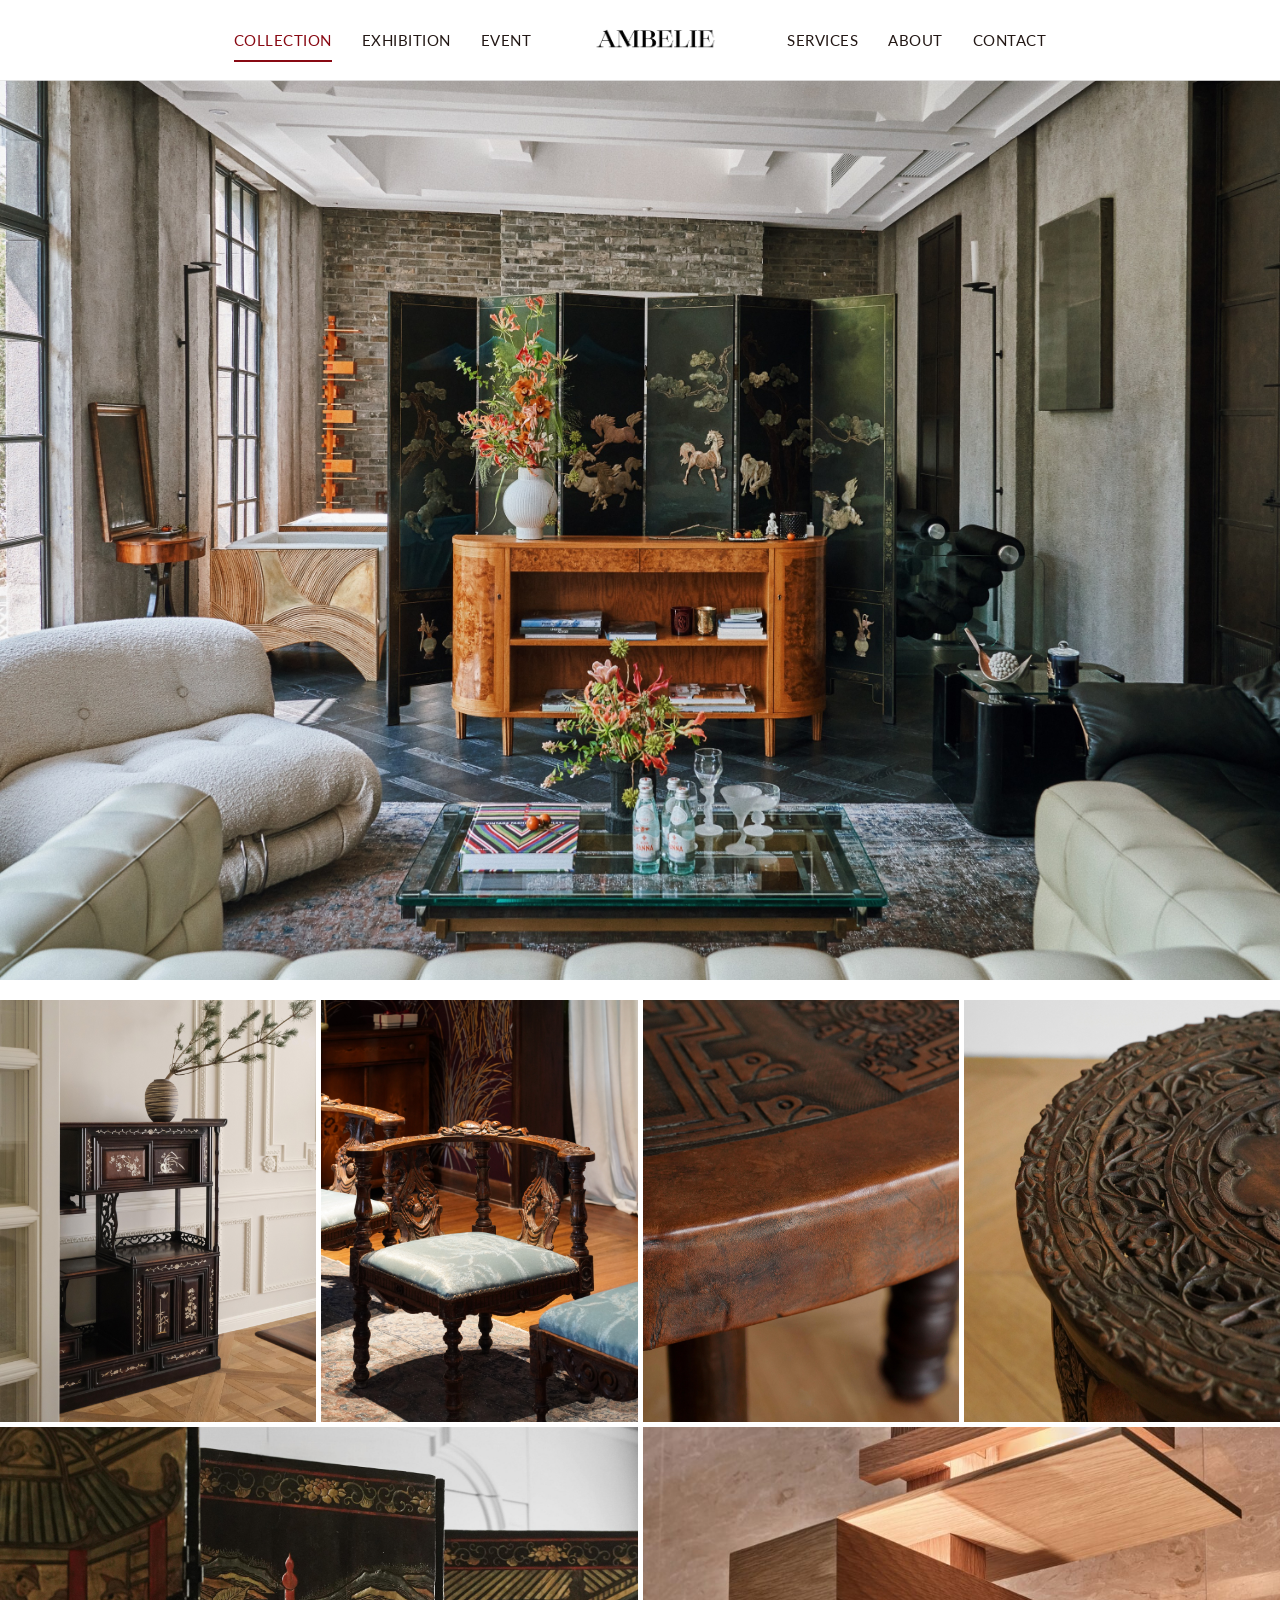
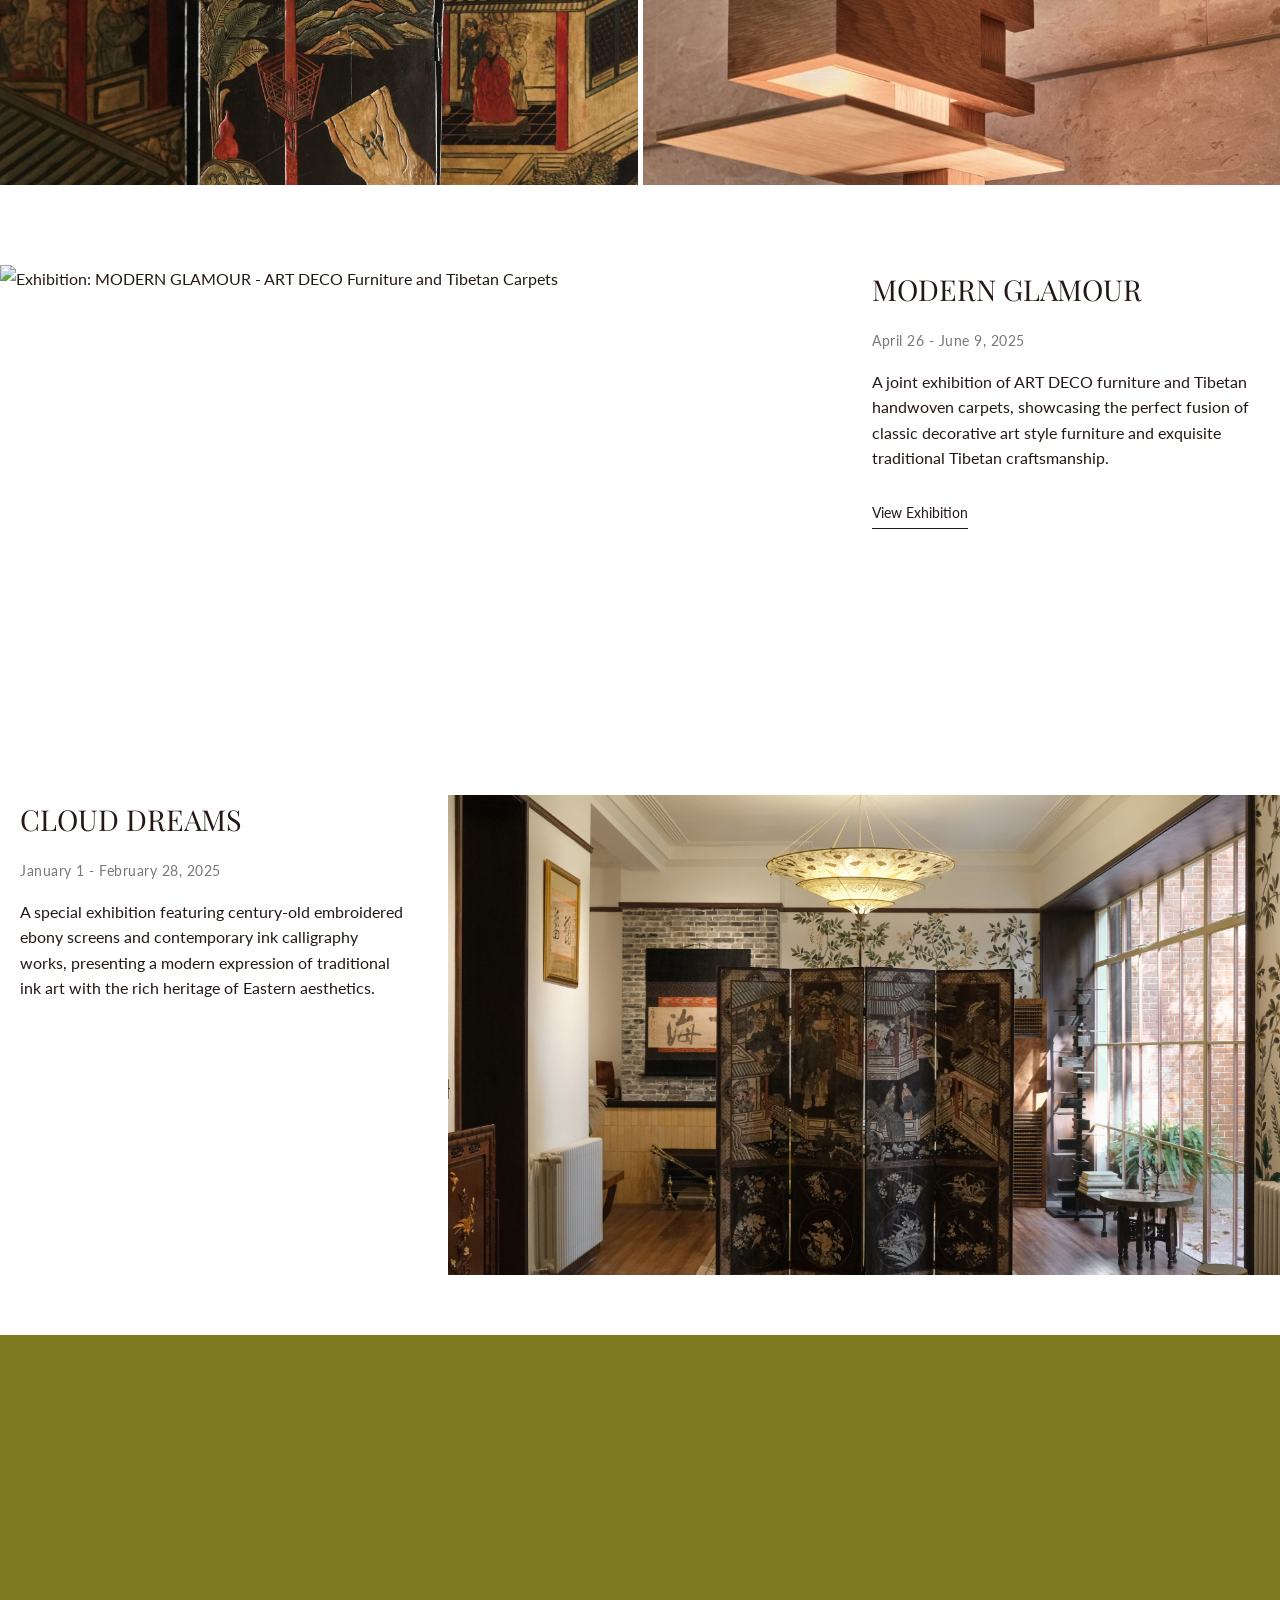
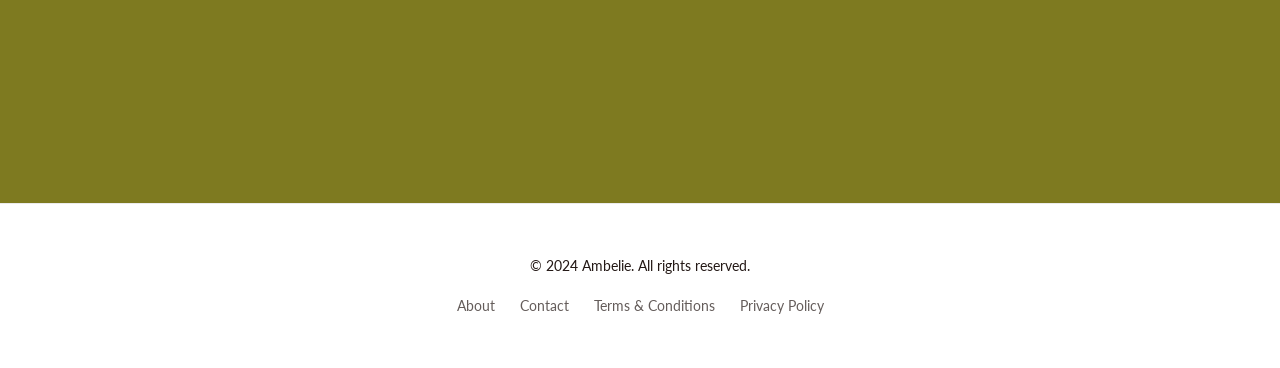
==== index.html @ 863b8db7 "Add files via upload" ====
<!DOCTYPE html>
<html lang="en">
<head>
    <meta charset="UTF-8">
    <meta name="viewport" content="width=device-width, initial-scale=1.0">
    <title>Ambelie - Home</title>
    <link rel="stylesheet" href="css/style.css">
    <link rel="stylesheet" href="https://cdnjs.cloudflare.com/ajax/libs/font-awesome/6.4.0/css/all.min.css">
</head>
<body>
    <header class="site-header">
        <nav class="main-navigation left-navigation">
            <ul>
                <li class="menu-item active" data-target="collection-menu">
                    <a href="javascript:void(0)">COLLECTION</a>
                </li>
                <li class="menu-item">
                    <a href="exhibitions.html">EXHIBITION</a>
                </li>
                <li class="menu-item">
                    <a href="event.html">EVENT</a>
                </li>
            </ul>
        </nav>
        
        <div class="logo">
            <a href="/"><img src="assets/vi/Ambelie_VI_Logos.png" alt="Ambelie Logo"></a>
        </div>
        
        <nav class="main-navigation right-navigation">
            <ul>
                <li class="menu-item">
                    <a href="services.html">SERVICES</a>
                </li>
                <li class="menu-item">
                    <a href="about.html">ABOUT</a>
                </li>
                <li class="menu-item">
                    <a href="contact.html">CONTACT</a>
                </li>
            </ul>
        </nav>
        
        <!-- 暂时注释用户按钮
        <div class="user-account">
            <div class="user-button has-dropdown">
                <a href="#" class="user-icon">
                    <div class="user-circle">
                        <span>p</span>
                    </div>
                </a>
                <div class="dropdown-menu user-dropdown">
                    <ul>
                        <li><a href="account.html">Account</a></li>
                        <li><a href="inquiry.html">Inquiry</a></li>
                        <li><a href="favorites.html">Favorites</a></li>
                        <li><a href="orders.html">Orders</a></li>
                        <li><a href="reservations.html">Reservations</a></li>
                        <li><a href="logout.html">Logout</a></li>
                    </ul>
                </div>
            </div>
        </div>
        -->
    </header>

    <!-- 全站下拉菜单区域 -->
    <div class="mega-menu-container">
        <!-- COLLECTION菜单 -->
        <div class="mega-menu active" id="collection-menu">
            <div class="mega-menu-content">
                <div class="menu-section">
                    <h2>Antique</h2>
                    <ul class="menu-links">
                        <li><a href="category/dividers.html">Dividers</a></li>
                        <li><a href="category/chairs.html">Chairs</a></li>
                        <li><a href="category/tables.html">Tables</a></li>
                        <li><a href="category/coffee-tables.html">Coffee tables</a></li>
                        <li><a href="category/sofas.html">Sofas</a></li>
                        <li><a href="category/cabinets.html">Cabinets</a></li>
                    </ul>
                </div>
                <div class="menu-section">
                    <h2>Lighting</h2>
                    <ul class="menu-links">
                        <li><a href="category/fortuny-lighting.html">Fortuny</a></li>
                        <li><a href="category/yamagiwa.html">Yamagiwa</a></li>
                        <li><a href="category/taliesin.html">Taliesin</a></li>
                        <li><a href="category/other-lighting.html">Others</a></li>
                    </ul>
                </div>
                <div class="menu-section">
                    <h2>Fashion</h2>
                    <ul class="menu-links">
                        <li><a href="category/fortuny-fashion.html">Fortuny</a></li>
                        <li><a href="category/tba.html">T.ba</a></li>
                        <li><a href="category/other-fashion.html">Others</a></li>
                    </ul>
                </div>
                <div class="menu-section">
                    <h2>Chinoiserie</h2>
                    <ul class="menu-links">
                        <li><a href="category/embroidery.html">Embroidery</a></li>
                        <li><a href="category/screens.html">Screens</a></li>
                        <li><a href="category/other-chinoiserie.html">Others</a></li>
                    </ul>
                </div>
            </div>
        </div>
    </div>

    <main>
        <section class="hero-section">
            <!-- Hero Image/Video Placeholder -->
            <div class="hero-visual">
                <!-- Content inside if needed, or leave empty for background image -->
            </div>
        </section>

        <section class="featured-collections">
            <div class="collection-item cabinets-item">
                <a href="category/cabinets.html" class="collection-link">
                    <div class="collection-visual">
                        <!-- Image via CSS -->
                        <div class="collection-image-wrapper">
                            <img src="assets/images/Cabinets-1.jpg" alt="Cabinets">
                            <img src="assets/images/Cabinets-2.jpg" alt="Cabinets" class="hover-image">
                            <h2 class="collection-title">Cabinets</h2>
                        </div>
                    </div>
                </a>
            </div>
            <div class="collection-item chairs-item">
                <a href="category/chairs.html" class="collection-link">
                    <div class="collection-visual">
                        <!-- Image via CSS -->
                        <div class="collection-image-wrapper">
                            <img src="assets/images/Chairs-1.jpg" alt="Chairs">
                            <img src="assets/images/Chairs-2.jpg" alt="Chairs" class="hover-image">
                            <h2 class="collection-title">Chairs</h2>
                        </div>
                    </div>
                </a>
            </div>
            <div class="collection-item tables-item">
                <a href="category/tables.html" class="collection-link">
                    <div class="collection-visual">
                        <!-- Image via CSS -->
                        <div class="collection-image-wrapper">
                            <img src="assets/images/Tables-1.jpg" alt="Tables">
                            <img src="assets/images/Tables-2.jpg" alt="Tables" class="hover-image">
                            <h2 class="collection-title">Tables</h2>
                        </div>
                    </div>
                </a>
            </div>
            <div class="collection-item coffee-tables-item">
                <a href="category/coffee-tables.html" class="collection-link">
                    <div class="collection-visual">
                        <!-- Image via CSS -->
                        <div class="collection-image-wrapper">
                            <img src="assets/images/Coffee Tables-1.jpg" alt="Coffee Tables">
                            <img src="assets/images/Coffee Tables-2.jpg" alt="Coffee Tables" class="hover-image">
                            <h2 class="collection-title">Coffee Tables</h2>
                        </div>
                    </div>
                </a>
            </div>
        </section>

        <!-- 横版展示模块 -->
        <section class="featured-horizontal">
            <div class="horizontal-item dividers-item">
                <a href="category/dividers.html" class="horizontal-link">
                    <div class="horizontal-visual">
                        <!-- Image via CSS -->
                        <div class="horizontal-image-wrapper">
                            <img src="assets/images/Dividers-1.jpg" alt="Dividers">
                            <img src="assets/images/Dividers-2.jpg" alt="Dividers" class="hover-image">
                            <h2 class="horizontal-title">Dividers</h2>
                        </div>
                    </div>
                </a>
            </div>
            <div class="horizontal-item lighting-item">
                <a href="category/lighting.html" class="horizontal-link">
                    <div class="horizontal-visual">
                        <!-- Image via CSS -->
                        <div class="horizontal-image-wrapper">
                            <img src="assets/images/Lighting-1.jpg" alt="Lighting">
                            <img src="assets/images/Lighting-2.jpg" alt="Lighting" class="hover-image">
                            <h2 class="horizontal-title">Lighting</h2>
                        </div>
                    </div>
                </a>
            </div>
        </section>

        <!-- 新的交错式展览区域 -->
        <section class="exhibitions-asymmetric">
            <!-- 第一行：左大图 + 右侧文字 -->
            <div class="exhibitions-row first-row">
                <div class="exhibition-main-image slide-from-left">
                    <div class="exhibition-image-container">
                        <img src="assets/images/Exhibition-1.jpg" alt="Exhibition: MODERN GLAMOUR - ART DECO Furniture and Tibetan Carpets">
                    </div>
                </div>
                <div class="exhibition-content slide-from-right">
                    <div class="exhibition-text">
                        <h2 class="exhibition-title">MODERN GLAMOUR</h2>
                        <p class="exhibition-date">April 26 - June 9, 2025</p>
                        <p class="exhibition-description">A joint exhibition of ART DECO furniture and Tibetan handwoven carpets, showcasing the perfect fusion of classic decorative art style furniture and exquisite traditional Tibetan craftsmanship.</p>
                        <a href="exhibitions/modern-glamour.html" class="view-more-link">View Exhibition</a>
                    </div>
                </div>
            </div>
            
            <!-- 第二行：右大图 + 左侧文字 -->
            <div class="exhibitions-row second-row">
                <div class="exhibition-main-image slide-from-right">
                    <div class="exhibition-image-container">
                        <img src="assets/images/Exhibition-2.jpg" alt="Exhibition: CLOUD DREAMS - Ink Calligraphy and Ebony Screen Exhibition">
                    </div>
                </div>
                <div class="exhibition-content slide-from-left">
                    <div class="exhibition-text">
                        <h2 class="exhibition-title">CLOUD DREAMS</h2>
                        <p class="exhibition-date">January 1 - February 28, 2025</p>
                        <p class="exhibition-description">A special exhibition featuring century-old embroidered ebony screens and contemporary ink calligraphy works, presenting a modern expression of traditional ink art with the rich heritage of Eastern aesthetics.</p>
                        <a href="exhibitions/cloud-dreams.html" class="view-more-link">View Exhibition</a>
                    </div>
                </div>
            </div>
        </section>

        <!-- About Us Section -->
        <section class="about-us-section">
            <div class="about-us-inner">
                <h2 class="section-heading about-us-title animate-on-scroll delay-100">ABOUT US</h2>
                <div class="about-us-content">
                    <p class="animate-on-scroll delay-200">Traveling through Europe, Asia, the Middle East, and North America, moving through more than 500 buying and antique stores, AMBELIE brings beauty across time, place, society, and lifestyle back to Shanghai & Hangzhou.</p>
                    
                    <p class="animate-on-scroll delay-300">Under the plain white dome supported by Collins columns, the same classic and timeless mid-century furniture from different cultures build a living place with an implicit aesthetic. 
                    Order - the relics of various civilizations, born from the works of other masters, are so harmonious and integrated into the same room, creating a hidden resonance and connection. </p>
                    
                    <div class="about-logo animate-on-scroll delay-400">
                        <img src="assets/vi/Ambelie_about_Logos.png" alt="Ambelie Logo">
                    </div>
                </div>
            </div>
        </section>

        <!-- Other homepage sections will go here -->

    </main>

    <footer class="site-footer">
        <div class="footer-content">
            <p>&copy; 2024 Ambelie. All rights reserved.</p>
            <nav class="footer-navigation">
                <ul>
                    <li><a href="about.html">About</a></li>
                    <li><a href="contact.html">Contact</a></li>
                    <li><a href="terms.html">Terms & Conditions</a></li>
                    <li><a href="privacy.html">Privacy Policy</a></li>
                </ul>
            </nav>
            <!-- Optional: Newsletter Signup -->
            <!-- Optional: Contact Info -->
        </div>
    </footer>

    <script src="js/script.js"></script>

    <!-- Image Preload Area -->
    <div class="preload-images" style="display: none; width: 0; height: 0; overflow: hidden;">
        <!-- Images will be preloaded via CSS background properties -->
    </div>
</body>
</html>
---- css/style.css ----
/* Ambelie Main Stylesheet */
@import url('https://fonts.googleapis.com/css2?family=Lato:wght@300;400;700&family=Playfair+Display:wght@400;700&display=swap');

:root {
    --brand-green: #7E7A20;
    --brand-red: #880913;
    --brand-cream: #F8EBD2;
    --brand-black: #231815;
    --text-light: #f8f8f8; /* Lighter text for dark backgrounds */
    --background-light: #ffffff;
    --background-cream-tint: rgba(248, 235, 210, 0.1); /* Subtle cream background */

    --font-heading: 'Playfair Display', serif;
    --font-body: 'Lato', sans-serif;
}

/* Basic Reset (Optional but Recommended) */
body, h1, h2, h3, p, ul, li, a {
    margin: 0;
    padding: 0;
    box-sizing: border-box;
}

body {
    font-family: var(--font-body);
    line-height: 1.7;
    color: var(--brand-black);
    background-color: var(--background-light);
    -webkit-font-smoothing: antialiased;
    -moz-osx-font-smoothing: grayscale;
}

h1, h2, h3 {
    font-family: var(--font-heading);
    font-weight: 700;
    margin-bottom: 0.5em;
}

a {
    color: var(--brand-green);
    text-decoration: none;
    transition: color 0.3s ease;
}

a:hover {
    color: var(--brand-red);
}

/* Header Styles */
.site-header {
    padding: 20px 50px; /* 减少上下内边距 */
    display: flex;
    justify-content: center; /* 居中对齐 */
    align-items: center;
    border-bottom: 1px solid rgba(0, 0, 0, 0.08);
    background-color: rgba(255, 255, 255, 0.8); /* 80% opacity */
    position: fixed; /* 改回fixed以便固定在顶部 */
    top: 0;
    left: 0;
    right: 0;
    width: 100%;
    z-index: 1000; /* Ensure it stays on top */
    box-sizing: border-box;
    transition: transform 0.3s ease-in-out, height 0.3s ease-in-out;
}

/* 添加滚动状态下的header样式 */
.site-header.scrolled {
    height: 60px; /* 减小高度 */
    padding: 10px 50px; /* 减小内边距 */
    background-color: transparent; /* 背景变为透明 */
    border-bottom: none; /* 移除底部边框 */
}

/* 鼠标悬停时恢复背景 */
.site-header.scrolled:hover {
    background-color: rgba(255, 255, 255, 0.8); /* 恢复原来的半透明背景 */
    border-bottom: 1px solid rgba(0, 0, 0, 0.08); /* 恢复底部边框 */
}

/* 左侧和右侧导航的过渡效果 */
.left-navigation, .right-navigation {
    transition: opacity 0.3s ease-in-out, visibility 0.3s ease-in-out;
}

/* 滚动时隐藏导航部分 */
.site-header.scrolled .left-navigation,
.site-header.scrolled .right-navigation {
    opacity: 0;
    visibility: hidden;
}

/* 鼠标悬停时显示导航 */
.site-header.scrolled:hover .left-navigation,
.site-header.scrolled:hover .right-navigation,
/* 修复：当下拉菜单显示时保持导航栏可见 */
.mega-menu-container.active ~ .site-header.scrolled .left-navigation,
.mega-menu-container.active ~ .site-header.scrolled .right-navigation,
.site-header.scrolled.menu-active .left-navigation,
.site-header.scrolled.menu-active .right-navigation {
    opacity: 1;
    visibility: visible;
}

/* 添加新规则：确保当下拉菜单活动时页眉背景保持可见 */
.site-header.scrolled.menu-active,
.mega-menu-container.active ~ .site-header.scrolled {
    background-color: rgba(255, 255, 255, 0.8) !important;
    border-bottom: 1px solid rgba(0, 0, 0, 0.08) !important;
}

.logo {
    flex: 0 0 auto; /* 不伸缩 */
    display: flex;
    justify-content: center;
    align-items: center;
    margin: 0 60px; /* 增加左右边距 */
    transition: transform 0.3s ease-in-out;
}

/* 滚动状态下的logo样式 */
.site-header.scrolled .logo {
    background-color: transparent; /* 透明背景 */
    padding: 0; /* 移除内边距 */
    box-shadow: none; /* 移除阴影 */
}

/* 添加logo图片的样式，原本样式 */
.logo img {
    max-height: 40px;
    display: block;
    /* 移除之前的mix-blend-mode和filter属性 */
}

/* 为滚动状态下的logo添加特殊样式 - 默认黑色 */
.site-header.scrolled .logo img {
    filter: brightness(0); /* 使logo变为纯黑色 */
    transition: filter 0.3s ease; /* 添加过渡效果 */
}

/* 白色logo类，用于JavaScript控制 */
.logo img.logo-white {
    filter: brightness(0) invert(1) !important; /* 强制使用白色 */
}

/* Logo探测器样式 */
.logo-position-detector {
    position: fixed;
    pointer-events: none;
    opacity: 0;
    z-index: -1;
}

/* 当logo经过深色背景时改变颜色 - 使用JavaScript进行控制 */

/* Navigation Styles */
.main-navigation {
    display: flex;
    align-items: center;
}

.left-navigation {
    flex: 0 0 auto; /* 不伸缩 */
    justify-content: flex-end; /* 靠右对齐 */
    margin-right: 0; /* 移除右边距 */
}

.right-navigation {
    flex: 0 0 auto; /* 不伸缩 */
    justify-content: flex-start; /* 靠左对齐 */
    margin-left: 0; /* 移除左边距 */
}

.main-navigation ul {
    list-style: none;
    display: flex;
    gap: 30px; /* 增加菜单项之间的间距 */
}

.main-navigation a {
    text-decoration: none;
    color: var(--brand-black);
    font-size: 0.95em;
    font-weight: 400;
    letter-spacing: 0.5px;
    padding-bottom: 5px;
    transition: color 0.3s ease;
    text-transform: uppercase; /* 确保所有导航项都是大写 */
}

.main-navigation a:hover, 
.menu-item.active a {
    color: var(--brand-red);
}

/* 活动菜单项的红色下划线 */
.menu-item.active a {
    position: relative;
}

.menu-item.active a::after {
    content: '';
    position: absolute;
    bottom: -8px;
    left: 0;
    width: 100%;
    height: 2px;
    background-color: var(--brand-red);
}

/* 添加悬停时的红色下划线 */
.menu-item a {
    position: relative;
}

.menu-item a::after {
    content: '';
    position: absolute;
    bottom: -8px;
    left: 0;
    width: 0;
    height: 2px;
    background-color: var(--brand-red);
    transition: width 0.3s ease;
}

.menu-item a:hover::after {
    width: 100%;
}

/* 全站大型下拉菜单样式 */
.mega-menu-container {
    position: fixed; /* 改为fixed以匹配header */
    top: 80px; /* 调整为header的高度 */
    left: 0;
    width: 100%;
    background-color: rgba(255, 255, 255, 0.8); /* 修改：与页眉保持相同的不透明度 */
    box-shadow: 0 5px 15px rgba(0, 0, 0, 0.05);
    z-index: 999; /* 确保在页眉下方但在内容上方 */
    visibility: hidden;
    opacity: 0;
    transform: translateY(-10px); /* 初始状态向上偏移 */
    transition: opacity 0.4s cubic-bezier(0.19, 1, 0.22, 1), 
                visibility 0.4s cubic-bezier(0.19, 1, 0.22, 1), 
                transform 0.4s cubic-bezier(0.19, 1, 0.22, 1); /* 使用更平滑的缓动函数 */
    border-top: none; /* 移除默认边框 */
    border: none; /* 确保没有任何边框 */
    margin-top: -1px; /* 关键修复：消除页眉和下拉菜单之间的间隙 */
    pointer-events: none; /* 隐藏时不接收鼠标事件 */
}

/* 添加滚动状态下的mega-menu-container位置调整 */
.site-header.scrolled ~ .mega-menu-container {
    top: 60px; /* 与滚动后的header高度一致 */
}

/* 移除边框线样式，完全删除 */
#menu-border-line {
    display: none !important; /* 强制隐藏，以防JS仍创建该元素 */
}

.mega-menu-container.active {
    visibility: visible;
    opacity: 1;
    transform: translateY(0); /* 显示时回到原位 */
    pointer-events: auto; /* 显示时接收鼠标事件 */
}

.mega-menu {
    display: none;
    padding: 10px 0 15px; /* 减少顶部内边距到10px */
    width: 100%; /* 确保宽度占满容器 */
    opacity: 0; /* 初始状态透明 */
    transition: opacity 0.4s ease; /* 添加淡入效果 */
}

.mega-menu.active {
    display: block;
    opacity: 1; /* 显示时完全不透明 */
    animation: fadeIn 0.4s ease forwards; /* 添加淡入动画 */
}

/* 菜单内容淡入动画 */
@keyframes fadeIn {
    from {
        opacity: 0;
    }
    to {
        opacity: 1;
    }
}

.mega-menu-content {
    box-sizing: border-box;
    display: flex;
    flex-wrap: wrap;
    justify-content: center; /* 保持居中对齐 */
    align-items: flex-start;
    gap: 60px; /* 减少水平间隔 */
    border: none; /* 确保没有边框 */
    padding: 10px 0; /* 减少内边距 */
    max-width: 1200px; /* 添加最大宽度 */
    margin: 0 auto; /* 使内容居中 */
    padding-left: 50px; /* 添加左内边距，使COLLECTION与ANTIQUE左对齐 */
}

/* 第一个菜单部分特别样式 - ANTIQUE */
.mega-menu-content .menu-section:first-child {
    margin-left: 0; /* 确保第一个菜单部分无左边距 */
}

.menu-section {
    flex: 0 0 auto;
    min-width: 180px;
    max-width: 250px;
    margin-right: 0;
    margin-bottom: 0;
    text-align: left;
    border: none !important; /* 强制确保没有边框 */
    box-shadow: none !important; /* 确保没有阴影 */
    background: transparent; /* 透明背景 */
    opacity: 0; /* 初始状态透明 */
    transform: translateY(15px); /* 初始状态向下偏移 */
    animation: menuSectionFadeIn 0.5s ease forwards; /* 添加淡入上移动画 */
}

/* 为每个菜单部分添加不同的动画延迟，创造交错效果 */
.menu-section:nth-child(1) {
    animation-delay: 0.05s;
}
.menu-section:nth-child(2) {
    animation-delay: 0.1s;
}
.menu-section:nth-child(3) {
    animation-delay: 0.15s;
}
.menu-section:nth-child(4) {
    animation-delay: 0.2s;
}

/* 菜单部分的淡入上移动画 */
@keyframes menuSectionFadeIn {
    from {
        opacity: 0;
        transform: translateY(15px);
    }
    to {
        opacity: 1;
        transform: translateY(0);
    }
}

.menu-section h2 {
    font-family: var(--font-body);
    font-size: 0.9em; /* 减小字号 */
    font-weight: 400;
    margin-bottom: 5px;
    color: var(--brand-black);
    padding-bottom: 8px;
    border: none !important; /* 强制确保没有边框 */
    border-bottom: none !important; /* 强制确保没有底部边框 */
    text-transform: uppercase;
    letter-spacing: 0.5px;
    text-align: left;
    box-shadow: none !important; /* 确保没有阴影 */
    background: transparent; /* 透明背景 */
}

.menu-links {
    list-style: none;
    padding: 0;
    margin-top: 0;
    text-align: left;
    border: none; /* 确保没有边框 */
}

.menu-links li {
    margin-bottom: 8px;
    line-height: 1.2;
    border: none; /* 确保没有边框 */
    opacity: 0; /* 初始状态透明 */
    transform: translateX(-5px); /* 初始状态向左偏移 */
    animation: menuItemFadeIn 0.4s ease forwards; /* 添加淡入移动动画 */
}

/* 为菜单链接项添加不同的动画延迟，创造瀑布效果 */
.menu-links li:nth-child(1) { animation-delay: 0.15s; }
.menu-links li:nth-child(2) { animation-delay: 0.2s; }
.menu-links li:nth-child(3) { animation-delay: 0.25s; }
.menu-links li:nth-child(4) { animation-delay: 0.3s; }
.menu-links li:nth-child(5) { animation-delay: 0.35s; }
.menu-links li:nth-child(6) { animation-delay: 0.4s; }

/* 菜单链接项的淡入移动动画 */
@keyframes menuItemFadeIn {
    from {
        opacity: 0;
        transform: translateX(-5px);
    }
    to {
        opacity: 1;
        transform: translateX(0);
    }
}

/* 恢复菜单链接样式 */
.menu-links a {
    color: var(--brand-black);
    text-decoration: none;
    font-size: 0.95em;
    transition: color 0.3s ease;
    display: inline-block;
    border: none; /* 确保没有边框 */
}

.menu-links a:hover {
    color: var(--brand-red);
}

.menu-image {
    flex: 1;
    max-width: 300px;
}

.menu-image h2 {
    font-family: var(--font-heading);
    font-size: 1.5em;
    font-weight: 400;
    margin-bottom: 20px;
    color: var(--brand-black);
    padding-bottom: 10px;
    border-bottom: 1px solid rgba(0, 0, 0, 0.08);
}

.menu-image-container {
    width: 100%;
    margin-bottom: 15px;
}

.menu-image-container img {
    width: 100%;
    height: auto;
    object-fit: cover;
}

.menu-image-caption {
    font-size: 0.9em;
    color: var(--brand-black);
}

/* User Account Styles */
.user-account {
    flex: 0 0 auto;
    margin-left: 20px;
    position: relative;
}

.user-button {
    display: flex;
    align-items: center;
}

.user-circle {
    width: 36px;
    height: 36px;
    border-radius: 50%;
    background-color: var(--brand-green);
    display: flex;
    align-items: center;
    justify-content: center;
    color: white;
    font-size: 18px;
    text-transform: uppercase;
    cursor: pointer;
    transition: background-color 0.3s ease;
}

.user-circle:hover {
    background-color: var(--brand-red);
}

/* Dropdown Menu Styling */
.has-dropdown {
    position: relative;
}

.dropdown-menu {
    position: absolute;
    top: 100%;
    left: 0;
    min-width: 200px;
    z-index: 1010;
    background-color: rgba(255, 255, 255, 0.95);
    box-shadow: 0 2px 10px rgba(0, 0, 0, 0.1);
    opacity: 0;
    visibility: hidden;
    transform: translateY(10px);
    transition: opacity 0.3s ease, visibility 0.3s ease, transform 0.3s ease;
    padding: 15px 0;
    margin-top: 5px;
    border-top: 1px solid rgba(0, 0, 0, 0.05);
}

/* 全宽下拉菜单样式 */
.fullwidth-dropdown {
    position: absolute;
    top: 100%;
    left: 0;
    right: 0;
    width: 100%;
    padding: 40px 50px;
    background-color: rgba(255, 255, 255, 0.98);
    box-shadow: 0 5px 15px rgba(0, 0, 0, 0.05);
    border-top: 1px solid rgba(0, 0, 0, 0.08);
    z-index: 1100; /* 确保在其他元素之上 */
}

/* 下拉菜单内容结构 */
.dropdown-content {
    display: flex;
    max-width: 1400px;
    margin: 0 auto;
}

/* 下拉菜单列样式 */
.dropdown-column {
    flex: 1;
    padding: 0 20px;
}

.dropdown-column h3 {
    font-family: var(--font-heading);
    font-size: 1.2em;
    font-weight: 400;
    margin-bottom: 15px;
    color: var(--brand-black);
    border-bottom: 1px solid rgba(0, 0, 0, 0.08);
    padding-bottom: 8px;
}

.dropdown-column ul {
    display: block;
    padding-left: 0;
}

.dropdown-column li {
    margin-bottom: 8px;
}

.dropdown-column a {
    font-size: 0.9em;
    padding: 5px 0;
    display: inline-block;
    border-bottom: none !important;
}

/* 图片栏样式 */
.dropdown-image {
    flex: 1;
    max-width: 300px;
}

.dropdown-image img {
    width: 100%;
    height: auto;
    object-fit: cover;
}

.dropdown-image-caption {
    font-size: 0.85em;
    margin-top: 8px;
    text-align: center;
}

/* 用户账户下拉菜单的特殊样式 */
.user-account .dropdown-menu.user-dropdown {
    right: 0 !important;
    left: auto !important;
    min-width: 120px !important;
    width: 72px !important;
    transform-origin: top right !important;
}

.user-account .dropdown-menu.user-dropdown ul {
    list-style-type: none !important;
}

.user-account .dropdown-menu.user-dropdown li a {
    text-align: right !important;
    padding-right: 15px !important;
    padding-left: 5px !important;
}

.has-dropdown:hover .dropdown-menu {
    opacity: 1;
    visibility: visible;
    transform: translateY(0);
}

.dropdown-menu ul {
    display: flex;
    flex-direction: column;
    gap: 0;
    padding: 0;
}

.dropdown-menu li {
    width: 100%;
}

.dropdown-menu a {
    display: block;
    padding: 10px 20px;
    font-size: 0.85em;
    border-bottom: none;
    transition: background-color 0.2s ease, color 0.2s ease;
}

.dropdown-menu a:hover {
    background-color: rgba(0, 0, 0, 0.03);
    border-bottom: none;
}

/* Add padding to main to account for fixed header */
main {
    padding-top: 80px; /* 改用padding-top替代margin-top */
    display: flex;
    flex-direction: column;
    min-height: 100vh;
}

/* Hero Section */
.hero-section {
    text-align: center;
    margin-bottom: 0px; /* 增加底部间距，与产品展示区分隔 */
    position: relative; /* Needed for potential absolute positioning of text */
    margin-top: 0; /* 移除顶部边距，避免与页眉重叠 */
    height: 100vh; /* 设置为视口高度的100% */
    overflow: hidden; /* 防止内容溢出 */
}

.hero-visual {
    height: 100%; /* 设置为父容器高度的100% */
    width: 100%; /* 确保宽度100% */
    background-image: url('../assets/images/placeholder-hero.jpg');
    background-size: cover;
    background-position: center center;
    background-color: var(--brand-cream); /* Fallback color */
    position: absolute; /* 绝对定位 */
    top: 0;
    left: 0;
}

/* 添加hero内容类 */
.hero-content {
    position: absolute;
    bottom: 80px; /* 距离底部的距离 */
    left: 0;
    width: 100%;
    color: white; /* 文字颜色 */
    text-shadow: 0 1px 3px rgba(0,0,0,0.3); /* 文字阴影，提高可读性 */
    padding: 0 20px;
}

.hero-content h1 {
    font-size: 3.5em;
    margin-bottom: 20px;
}

.hero-content p {
    font-size: 1.2em;
    max-width: 600px;
    margin: 0 auto 30px;
    line-height: 1.6;
}

.site-footer {
    padding: 50px; /* Increased padding */
    text-align: center;
    border-top: 1px solid rgba(0, 0, 0, 0.08); /* Subtle border */
    background-color: var(--background-light);
    color: var(--brand-black); 
    font-size: 0.85em;
    line-height: 1.8;
}

.footer-content p {
    margin-bottom: 15px;
}

.footer-navigation ul {
    list-style: none;
    padding: 0;
    display: flex;
    justify-content: center;
    gap: 25px; /* Increased gap */
}

.footer-navigation a {
    text-decoration: none;
    color: var(--brand-black);
    opacity: 0.7;
    transition: opacity 0.3s ease;
}

.footer-navigation a:hover {
    opacity: 1;
    color: var(--brand-red); /* Keep consistent hover */
}

/* General Section Heading */
.section-heading {
    text-align: center;
    font-family: var(--font-heading);
    font-size: 2.2em;
    color: var(--brand-black);
    margin: 40px auto 40px; /* 适当的上下边距，保持良好间距 */
}

/* Specific title for featured items if needed, can inherit from .section-heading */
.featured-items-title {
    /* margin-top is effectively handled by .hero-section margin-bottom */
}

/* Featured Collections Section */
.featured-collections {
    display: grid;
    grid-template-columns: repeat(4, 1fr); /* 4 columns */
    gap: 5px; /* 减小间距 */
    padding: 0; /* 移除内边距，让图片与屏幕边缘齐平 */
    width: 100%; /* 宽度100% */
    margin: 0 auto; /* 水平居中 */
    margin-top: 20px; /* 增加顶部边距，与首图区域分隔 */
    box-sizing: border-box; /* 确保内边距不增加总宽度 */
}

.collection-item {
    text-align: center;
    position: relative; /* 添加相对定位 */
}

.collection-link {
    display: block;
    text-decoration: none;
    color: white; /* 改为白色 */
    transition: transform 0.3s ease;
    position: relative; /* 添加相对定位 */
    overflow: hidden; /* 防止内容溢出 */
}

.collection-link:hover {
    transform: translateY(0); /* 移除上移效果 */
    box-shadow: none; /* 移除阴影 */
}

.collection-visual {
    height: 0;
    padding-bottom: 150%; /* 纵横比更高 */
    position: relative;
    margin-bottom: 0; /* 移除底部间距 */
    overflow: hidden;
    background-color: #f0f0f0;
}

/* 修改产品图片悬停效果 - 集合样式区域 */
.collection-image-wrapper {
    width: 100%;
    height: 100%;
    position: absolute;
    top: 0;
    left: 0;
    overflow: hidden;
}

.collection-image-wrapper img {
    width: 100%;
    height: 100%;
    object-fit: cover;
    object-position: center;
    transition: all 0.4s ease;
}

/* 添加悬停时图片切换效果 */
.collection-image-wrapper .hover-image {
    position: absolute;
    top: 0;
    left: 0;
    width: 100%;
    height: 100%;
    opacity: 0;
    object-fit: cover;
    transition: opacity 0.4s ease, filter 0.4s ease;
    z-index: 1;
    filter: brightness(0.7); /* 为切换后的图片添加变暗效果 */
}

.collection-link:hover .collection-image-wrapper .hover-image {
    opacity: 1;
}

/* 标题样式 - 居中显示，没有背景 */
.collection-title {
    position: absolute;
    top: 50%;
    left: 50%;
    transform: translate(-50%, -50%);
    color: white;
    font-family: var(--font-heading);
    font-size: 1.3em;
    font-weight: 400;
    opacity: 0; /* 默认隐藏 */
    transition: opacity 0.3s ease;
    z-index: 2;
    text-align: center;
    width: 100%;
    padding: 10px 0;
    text-shadow: 0 2px 4px rgba(0, 0, 0, 0.5); /* 添加文字阴影提高可读性 */
}

/* 悬停时主图变暗效果 */
.collection-link:hover .collection-image-wrapper img:not(.hover-image) {
    filter: brightness(0.7);
}

/* 悬停时显示标题 */
.collection-link:hover .collection-title {
    opacity: 1;
}

/* 横向展示模块图片切换效果 */
.horizontal-image-wrapper .hover-image {
    position: absolute;
    top: 0;
    left: 0;
    width: 100%;
    height: 100%;
    opacity: 0;
    object-fit: cover;
    transition: opacity 0.4s ease, filter 0.4s ease;
    z-index: 1;
    filter: brightness(0.7); /* 为切换后的图片添加变暗效果 */
}

.horizontal-link:hover .horizontal-image-wrapper .hover-image {
    opacity: 1;
}

/* 悬停时主图变暗效果 */
.horizontal-link:hover .horizontal-image-wrapper img:not(.hover-image) {
    filter: brightness(0.7);
}

/* Dividers */
.dividers-item .collection-visual {
    height: 0;
    padding-bottom: 133.3333%;
}
.dividers-item .collection-visual::before {
    background-image: url('../assets/images/Dividers-1.jpg');
}
.dividers-item .collection-visual::after {
    background-image: url('../assets/images/Dividers-2.jpg');
}
.dividers-item .collection-link:hover .collection-visual::before {
    opacity: 0;
}
.dividers-item .collection-link:hover .collection-visual::after {
    opacity: 1;
}

/* Chairs */
.chairs-item .collection-visual {
    height: 0;
    padding-bottom: 133.3333%;
}
.chairs-item .collection-visual::before {
    background-image: url('../assets/images/Chairs-1.jpg');
}
.chairs-item .collection-visual::after {
    background-image: url('../assets/images/Chairs-2.jpg');
}
.chairs-item .collection-link:hover .collection-visual::before {
    opacity: 0;
}
.chairs-item .collection-link:hover .collection-visual::after {
    opacity: 1;
}

/* Tables */
.tables-item .collection-visual {
    height: 0;
    padding-bottom: 133.3333%;
}
.tables-item .collection-visual::before {
    background-image: url('../assets/images/Tables-1.jpg');
}
.tables-item .collection-visual::after {
    background-image: url('../assets/images/Tables-2.jpg');
}
.tables-item .collection-link:hover .collection-visual::before {
    opacity: 0;
}
.tables-item .collection-link:hover .collection-visual::after {
    opacity: 1;
}

/* Coffee Tables */
.coffee-tables-item .collection-visual {
    height: 0;
    padding-bottom: 133.3333%;
}
.coffee-tables-item .collection-visual::before {
    background-image: url('../assets/images/Coffee Tables-1.jpg');
}
.coffee-tables-item .collection-visual::after {
    background-image: url('../assets/images/Coffee Tables-2.jpg');
}
.coffee-tables-item .collection-link:hover .collection-visual::before {
    opacity: 0;
}
.coffee-tables-item .collection-link:hover .collection-visual::after {
    opacity: 1;
}

/* Sofas */
.sofas-item .collection-visual {
    height: 0;
    padding-bottom: 133.3333%;
}
.sofas-item .collection-visual::before {
    background-image: url('../assets/images/sofas-1.jpg'); /* Note lowercase 's' */
}
.sofas-item .collection-visual::after {
    background-image: url('../assets/images/Sofas-2.jpg');
}
.sofas-item .collection-link:hover .collection-visual::before {
    opacity: 0;
}
.sofas-item .collection-link:hover .collection-visual::after {
    opacity: 1;
}

/* Cabinets */
.cabinets-item .collection-visual {
    height: 0;
    padding-bottom: 133.3333%;
}
.cabinets-item .collection-visual::before {
    background-image: url('../assets/images/Cabinets-1.jpg');
}
.cabinets-item .collection-visual::after {
    background-image: url('../assets/images/Cabinets-2.jpg');
}
.cabinets-item .collection-link:hover .collection-visual::before {
    opacity: 0;
}
.cabinets-item .collection-link:hover .collection-visual::after {
    opacity: 1;
}

/* Lighting */
.lighting-item .collection-visual {
    height: 0;
    padding-bottom: 133.3333%;
}
.lighting-item .collection-visual::before {
    background-image: url('../assets/images/Lighting-1.jpg');
}
.lighting-item .collection-visual::after {
    background-image: url('../assets/images/Lighting-2.jpg');
}
.lighting-item .collection-link:hover .collection-visual::before {
    opacity: 0;
}
.lighting-item .collection-link:hover .collection-visual::after {
    opacity: 1;
}

/* Decorative Objects */
.decorative-objects-item .collection-visual {
    height: 0;
    padding-bottom: 133.3333%;
}
.decorative-objects-item .collection-visual::before {
    background-image: url('../assets/images/Decorative Objects-1.jpg');
}
.decorative-objects-item .collection-visual::after {
    background-image: url('../assets/images/Decorative Objects-2.jpg');
}
.decorative-objects-item .collection-link:hover .collection-visual::before {
    opacity: 0;
}
.decorative-objects-item .collection-link:hover .collection-visual::after {
    opacity: 1;
}

/* Arts */
.arts-item .collection-visual {
    height: 0;
    padding-bottom: 133.3333%;
}
.arts-item .collection-visual::before {
    background-image: url('../assets/images/Arts-1.jpg');
}
.arts-item .collection-visual::after {
    background-image: url('../assets/images/Arts-2.jpg');
}
.arts-item .collection-link:hover .collection-visual::before {
    opacity: 0;
}
.arts-item .collection-link:hover .collection-visual::after {
    opacity: 1;
}

/* Fortuny */
.fortuny-item .collection-visual {
    height: 0;
    padding-bottom: 133.3333%;
}
.fortuny-item .collection-visual::before {
    background-image: url('../assets/images/Fortuny-1.jpg');
}
.fortuny-item .collection-visual::after {
    background-image: url('../assets/images/Fortuny-2.jpg');
}
.fortuny-item .collection-link:hover .collection-visual::before {
    opacity: 0;
}
.fortuny-item .collection-link:hover .collection-visual::after {
    opacity: 1;
}

/* Taliesin */
.taliesin-item .collection-visual {
    height: 0;
    padding-bottom: 133.3333%;
}
.taliesin-item .collection-visual::before {
    background-image: url('../assets/images/Taliesin-1.jpg');
}
.taliesin-item .collection-visual::after {
    background-image: url('../assets/images/Taliesin-2.jpg');
}
.taliesin-item .collection-link:hover .collection-visual::before {
    opacity: 0;
}
.taliesin-item .collection-link:hover .collection-visual::after {
    opacity: 1;
}

/* Others */
.others-item .collection-visual {
    height: 0;
    padding-bottom: 133.3333%;
}
.others-item .collection-visual::before {
    background-image: url('../assets/images/Others-1.jpg');
}
.others-item .collection-visual::after {
    background-image: url('../assets/images/Others--2.jpg'); /* Note double hyphen */
}
.others-item .collection-link:hover .collection-visual::before {
    opacity: 0;
}
.others-item .collection-link:hover .collection-visual::after {
    opacity: 1;
}

/* Image Preloading */
.preload-images {
    background-image: 
        url('../assets/images/Dividers-2.jpg'),
        url('../assets/images/Chairs-2.jpg'),
        url('../assets/images/Tables-2.jpg'),
        url('../assets/images/Coffee Tables-2.jpg'),
        url('../assets/images/Sofas-2.jpg'),
        url('../assets/images/Cabinets-2.jpg'),
        url('../assets/images/Lighting-2.jpg'),
        url('../assets/images/Decorative Objects-2.jpg'),
        url('../assets/images/Arts-2.jpg'),
        url('../assets/images/Fortuny-2.jpg'),
        url('../assets/images/Taliesin-2.jpg'),
        url('../assets/images/Others--2.jpg');
    /* These images will be fetched by the browser but not displayed here */
}

.collection-title {
    font-family: var(--font-heading);
    font-size: 1.2em; /* Further reduce for more items and portrait */
    font-weight: 400;
    margin-top: 10px; /* Adjust margin */
}

/* Exhibitions Section */
.exhibitions-section {
    background-color: var(--background-light); /* 移除绿色背景，改为白色背景 */
    padding: 60px 0 60px 0; /* 保持原有内边距 */
    position: relative; /* 添加相对定位，用于伪元素定位 */
}

/* 使用伪元素创建80%宽度的分隔线 */
.exhibitions-section::before {
    content: "";
    position: absolute;
    top: 0;
    left: 50%;
    transform: translateX(-50%); /* 水平居中 */
    width: 85%; /* 占屏幕宽度80% */
    height: 1px;
    background-color: rgba(0, 0, 0, 0.08); /* 淡灰色线条 */
}

/* 展览区内部容器 - 控制最大宽度和位置 */
.exhibitions-inner {
    max-width: 85%; /* 修改为与分隔线相同的宽度 */
    margin: 0 auto; /* 水平居中 */
    padding-left: 0; /* 移除左侧内边距 */
    position: relative; /* 相对定位，使按钮可以相对于此定位 */
}

/* 展览区标题样式 */
.exhibitions-title {
    color: var(--brand-black); /* 改为品牌黑色 */
    text-align: left; /* 文字左对齐 */
    font-size: 2em; /* 字体大小 */
    font-weight: 400; /* 字体粗细 */
    margin-left: 0; /* 左边距 */
    margin-bottom: 40px; /* 底部边距，与展览内容分隔 */
}

/* 展览画廊包装器 - 相对定位容器 */
.exhibitions-gallery-wrapper {
    position: relative; /* 相对定位，使按钮可以定位 */
}

/* 展览画廊 - 水平滚动容器 */
.exhibitions-gallery {
    display: flex; /* 弹性布局，使项目水平排列 */
    gap: 40px; /* 项目之间的间距 */
    overflow-x: auto; /* 水平方向可滚动 */
    scroll-behavior: smooth; /* 平滑滚动效果 */
    padding: 10px 0 20px 0; /* 添加上下内边距，为悬停效果留出空间 */
    scrollbar-width: none; /* Firefox隐藏滚动条 */
    margin-top: 10px; /* 顶部外边距，为悬停效果预留空间 */
}
/* Chrome/Safari隐藏滚动条 */
.exhibitions-gallery::-webkit-scrollbar {
    display: none;
}

/* 单个展览项目样式 */
.exhibition-item {
    background: none; /* 透明背景 */
    width: 300px; /* 固定宽度 */
    min-width: 300px; /* 最小宽度，防止压缩 */
    height: 450px; /* 固定高度 */   
    display: flex; /* 弹性布局 */
    flex-direction: column; /* 垂直排列内容 */
    align-items: flex-start; /* 内容左对齐 */
    position: relative; /* 相对定位 */
    overflow: visible; /* 允许内容溢出，以便悬停效果可见 */
}

/* 展览图片样式 */
.exhibition-item img {
    width: 100%; /* 宽度填满容器 */
    height: 400px; /* 固定高度 */
    object-fit: cover; /* 覆盖填充，保持比例裁剪 */
    display: block; /* 块级显示 */
    border-radius: 0; /* 无圆角 */
}

/* 展览图片标题/说明文字样式 */
.exhibition-caption {
    position: static; /* 静态定位，不浮动 */
    color: var(--brand-black); /* 改为品牌黑色 */
    font-size: 1em; /* 字体大小 */
    font-family: var(--font-body); /* 使用正文字体 */
    background: none; /* 无背景 */
    padding: 12px 0 0 0; /* 只有顶部内边距12px */
    box-sizing: border-box; /* 盒模型计算方式 */
    text-align: left; /* 文字左对齐 */
    font-weight: 400; /* 字体粗细 */
    letter-spacing: 0.02em; /* 字母间距 */
    text-shadow: none; /* 移除文字阴影效果 */
    width: 100%; /* 宽度100%，确保文字不会溢出 */
    overflow: visible; /* 溢出可见，不裁剪文字 */
    display: block; /* 块级显示 */
    height: auto; /* 高度自适应内容 */
    white-space: normal; /* 文字可以正常换行 */
}

/* 展览区"下一个"按钮样式 */
.exhibitions-next-btn {
    position: absolute; /* 绝对定位 */
    right: 20px; /* 右侧位置 */
    top: 50%; /* 垂直居中 */
    transform: translateY(-50%); /* 精确垂直居中 */
    background: rgba(255,255,255,0.85); /* 半透明白色背景 */
    border: none; /* 无边框 */
    border-radius: 50%; /* 圆形按钮 */
    width: 48px; /* 按钮宽度 */
    height: 48px; /* 按钮高度 */
    font-size: 2.2em; /* 字体大小(箭头符号) */
    color: var(--brand-black); /* 箭头颜色 */
    cursor: pointer; /* 鼠标指针样式 */
    box-shadow: 0 2px 8px rgba(0,0,0,0.10); /* 阴影效果 */
    display: flex; /* 弹性布局 */
    align-items: center; /* 垂直居中 */
    justify-content: center; /* 水平居中 */
    z-index: 2; /* 层级，确保在内容之上 */
    transition: background 0.2s; /* 背景色过渡效果 */
}
/* 按钮悬停效果 */
.exhibitions-next-btn:hover {
    background: #fff; /* 悬停时背景变为不透明白色 */
}

/* 展览链接样式 */
.exhibition-link {
    display: block;
    text-decoration: none;
    color: inherit;
    height: 100%;
    transition: transform 0.3s ease, opacity 0.3s ease;
}

/* 展览链接悬停效果 */
.exhibition-link:hover {
    transform: translateY(-8px);
    opacity: 0.9;
    position: relative; /* 添加相对定位 */
    z-index: 5; /* 提高悬停项目的层级 */
}

.exhibition-link:hover .exhibition-caption {
    color: var(--brand-red);
}

/* 展览图片悬停效果 */
.exhibition-link:hover img {
    box-shadow: 0 10px 20px rgba(0,0,0,0.1);
}

/* About Us Section */
.about-us-section {
    background-color: var(--brand-green);
    padding: 30px 0 40px; /* 增加内边距，让内容更加舒适 */
    color: #fff;
    position: relative; /* 添加相对定位 */
    overflow: visible; /* u4feeu6539u4e3avisibleuff0cu786eu4fddu5185u5bb9u4e0du88abu88c1u526a */
    margin-top: 0; /* 恢复正常边距 */
}

.about-us-inner {
    max-width: 85%;
    margin: 0 auto;
    text-align: center;
}

.about-us-title {
    color: #fff;
    margin-bottom: 30px; /* 增加标题下方的间距 */
    text-align: center;
    font-weight: 400;
    /* u5220u9664u91cdu590du7684opacityu548ctransformu5c5eu6027 */
}

.about-us-content {
    max-width: 950px;
    margin: 0 auto;
    font-family: var(--font-body);
    line-height: 1.8;
    font-weight: 300;
    letter-spacing: 0.02em;
    /* u5220u9664u91cdu590du7684opacityu548ctransformu5c5eu6027 */
}

.about-us-content p {
    margin-bottom: 20px; /* 增加段落间距，提高可读性 */
    /* u5220u9664u91cdu590du7684opacityu548ctransformu5c5eu6027 */
}

.about-logo {
    margin-top: 40px; /* 增加Logo上方的间距 */
    text-align: center;
    /* u5220u9664u91cdu590du7684opacityu548ctransformu5c5eu6027 */
}

.about-logo img {
    max-width: 260px;
    height: auto;
}

/* 产品分类页面样式 */
.category-header {
    max-width: 85%;
    margin: 140px auto 60px;
    text-align: center;
}

.category-title {
    font-family: var(--font-heading);
    font-size: 2.5em;
    font-weight: 400;
    color: var(--brand-black);
    margin-bottom: 20px;
}

.category-description {
    font-family: var(--font-body);
    font-size: 1.1em;
    line-height: 1.6;
    color: var(--brand-black);
    max-width: 800px;
    margin: 0 auto;
    font-weight: 300;
}

/* 产品网格布局 */
.product-grid {
    display: grid;
    grid-template-columns: repeat(4, 1fr);
    gap: 30px;
    max-width: 85%;
    margin: 0 auto 80px;
}

/* 产品项目样式 */
.product-item {
    position: relative;
}

.product-link {
    display: block;
    text-decoration: none;
    color: var(--brand-black);
    transition: transform 0.3s ease;
}

.product-link:hover {
    transform: translateY(-8px);
}

.product-image {
    position: relative;
    width: 100%;
    overflow: hidden;
    margin-bottom: 15px;
}

.product-image img {
    width: 100%;
    height: auto;
    aspect-ratio: 3/4;
    object-fit: cover;
    transition: transform 0.4s ease;
}

.product-link:hover .product-image img {
    transform: scale(1.03);
}

.product-info {
    padding: 5px 0;
}

.product-title {
    font-family: var(--font-heading);
    font-size: 1.2em;
    font-weight: 400;
    margin-bottom: 5px;
}

.product-period {
    font-family: var(--font-body);
    font-size: 0.9em;
    color: #666;
    margin-bottom: 10px;
}

.product-price {
    font-family: var(--font-body);
    font-weight: 500;
    color: var(--brand-green);
}

/* 产品图片悬停效果 - 屏风系列 */
/* 设置初始图片和悬停切换图片 */
[class*="divider-"] .product-image {
    position: relative;
    overflow: hidden;
}

/* 通用产品图片悬停效果 */
.product-image img {
    transition: transform 0.4s ease;
}

.product-link:hover .product-image img {
    transform: scale(1.03);
}

/* 定义各个屏风图片的悬停切换 */
.product-link[href="../product/divider-001.html"] .product-image img {
    content: url('../assets/images/1-1.jpg');
}
.product-link[href="../product/divider-001.html"]:hover .product-image img {
    content: url('../assets/images/1-2.jpg');
}

.product-link[href="../product/divider-002.html"] .product-image img {
    content: url('../assets/images/2-1.jpg');
}
.product-link[href="../product/divider-002.html"]:hover .product-image img {
    content: url('../assets/images/2-2.jpg');
}

.product-link[href="../product/divider-003.html"] .product-image img {
    content: url('../assets/images/3-1.jpg');
}
.product-link[href="../product/divider-003.html"]:hover .product-image img {
    content: url('../assets/images/3-2.jpg');
}

.product-link[href="../product/divider-004.html"] .product-image img {
    content: url('../assets/images/4-1.jpg');
}
.product-link[href="../product/divider-004.html"]:hover .product-image img {
    content: url('../assets/images/4-2.jpg');
}

.product-link[href="../product/divider-005.html"] .product-image img {
    content: url('../assets/images/5-1.jpg');
}
.product-link[href="../product/divider-005.html"]:hover .product-image img {
    content: url('../assets/images/5-2.jpg');
}

.product-link[href="../product/divider-006.html"] .product-image img {
    content: url('../assets/images/6-1.jpg');
}
.product-link[href="../product/divider-006.html"]:hover .product-image img {
    content: url('../assets/images/6-2.jpg');
}

.product-link[href="../product/divider-007.html"] .product-image img {
    content: url('../assets/images/7-1.jpg');
}
.product-link[href="../product/divider-007.html"]:hover .product-image img {
    content: url('../assets/images/7-2.jpg');
}

.product-link[href="../product/divider-008.html"] .product-image img {
    content: url('../assets/images/8-1.jpg');
}
.product-link[href="../product/divider-008.html"]:hover .product-image img {
    content: url('../assets/images/8-2.jpg');
}

.product-link[href="../product/divider-009.html"] .product-image img {
    content: url('../assets/images/9-1.jpg');
}
.product-link[href="../product/divider-009.html"]:hover .product-image img {
    content: url('../assets/images/9-2.jpg');
}

.product-link[href="../product/divider-010.html"] .product-image img {
    content: url('../assets/images/10-1.jpg');
}
.product-link[href="../product/divider-010.html"]:hover .product-image img {
    content: url('../assets/images/10-2.jpg');
}

.product-link[href="../product/divider-011.html"] .product-image img {
    content: url('../assets/images/11-1.jpg');
}
.product-link[href="../product/divider-011.html"]:hover .product-image img {
    content: url('../assets/images/11-2.jpg');
}

.product-link[href="../product/divider-012.html"] .product-image img {
    content: url('../assets/images/12-1.jpg');
}
.product-link[href="../product/divider-012.html"]:hover .product-image img {
    content: url('../assets/images/12-2.jpg');
}

.product-link[href="../product/divider-013.html"] .product-image img {
    content: url('../assets/images/13-1.jpg');
}
.product-link[href="../product/divider-013.html"]:hover .product-image img {
    content: url('../assets/images/13-2.jpg');
}

.product-link[href="../product/divider-014.html"] .product-image img {
    content: url('../assets/images/14-1.jpg');
}
.product-link[href="../product/divider-014.html"]:hover .product-image img {
    content: url('../assets/images/14-2.jpg');
}

.product-link[href="../product/divider-015.html"] .product-image img {
    content: url('../assets/images/15-1.jpg');
}
.product-link[href="../product/divider-015.html"]:hover .product-image img {
    content: url('../assets/images/15-2.jpg');
}

.product-link[href="../product/divider-016.html"] .product-image img {
    content: url('../assets/images/16-1.jpg');
}
.product-link[href="../product/divider-016.html"]:hover .product-image img {
    content: url('../assets/images/16-2.jpg');
}

.product-link[href="../product/divider-017.html"] .product-image img {
    content: url('../assets/images/17-1.jpg');
}
.product-link[href="../product/divider-017.html"]:hover .product-image img {
    content: url('../assets/images/17-2.jpg');
}

.product-link[href="../product/divider-018.html"] .product-image img {
    content: url('../assets/images/18-1.jpg');
}
.product-link[href="../product/divider-018.html"]:hover .product-image img {
    content: url('../assets/images/18-2.jpg');
}

.product-link[href="../product/divider-019.html"] .product-image img {
    content: url('../assets/images/19-1.jpg');
}
.product-link[href="../product/divider-019.html"]:hover .product-image img {
    content: url('../assets/images/19-2.jpg');
}

.product-link[href="../product/divider-020.html"] .product-image img {
    content: url('../assets/images/20-1.jpg');
}
.product-link[href="../product/divider-020.html"]:hover .product-image img {
    content: url('../assets/images/20-2.jpg');
}

/* 为新的详情页链接添加图片切换效果 */
.product-link[href="../product/divider-detail.html"] .product-image img {
    /* 保持默认的 src 属性指定的图片 */
    transition: content 0.3s ease-in-out;
}
.product-link[href="../product/divider-detail.html"]:hover .product-image img {
    /* 根据图片的 src 属性确定要显示的悬停图片 */
}

/* 为特定的详情页链接添加图片切换效果 */
.product-link[href="../product/divider-detail.html"] .product-image img[src="../assets/images/1-1.jpg"] {
    content: url('../assets/images/1-1.jpg');
}
.product-link[href="../product/divider-detail.html"]:hover .product-image img[src="../assets/images/1-1.jpg"] {
    content: url('../assets/images/1-2.jpg');
}

.product-link[href="../product/divider-detail.html"] .product-image img[src="../assets/images/2-1.jpg"] {
    content: url('../assets/images/2-1.jpg');
}
.product-link[href="../product/divider-detail.html"]:hover .product-image img[src="../assets/images/2-1.jpg"] {
    content: url('../assets/images/2-2.jpg');
}

.product-link[href="../product/divider-detail.html"] .product-image img[src="../assets/images/3-1.jpg"] {
    content: url('../assets/images/3-1.jpg');
}
.product-link[href="../product/divider-detail.html"]:hover .product-image img[src="../assets/images/3-1.jpg"] {
    content: url('../assets/images/3-2.jpg');
}

.product-link[href="../product/divider-detail.html"] .product-image img[src="../assets/images/4-1.jpg"] {
    content: url('../assets/images/4-1.jpg');
}
.product-link[href="../product/divider-detail.html"]:hover .product-image img[src="../assets/images/4-1.jpg"] {
    content: url('../assets/images/4-2.jpg');
}

.product-link[href="../product/divider-detail.html"] .product-image img[src="../assets/images/5-1.jpg"] {
    content: url('../assets/images/5-1.jpg');
}
.product-link[href="../product/divider-detail.html"]:hover .product-image img[src="../assets/images/5-1.jpg"] {
    content: url('../assets/images/5-2.jpg');
}

.product-link[href="../product/divider-detail.html"] .product-image img[src="../assets/images/6-1.jpg"] {
    content: url('../assets/images/6-1.jpg');
}
.product-link[href="../product/divider-detail.html"]:hover .product-image img[src="../assets/images/6-1.jpg"] {
    content: url('../assets/images/6-2.jpg');
}

.product-link[href="../product/divider-detail.html"] .product-image img[src="../assets/images/7-1.jpg"] {
    content: url('../assets/images/7-1.jpg');
}
.product-link[href="../product/divider-detail.html"]:hover .product-image img[src="../assets/images/7-1.jpg"] {
    content: url('../assets/images/7-2.jpg');
}

.product-link[href="../product/divider-detail.html"] .product-image img[src="../assets/images/8-1.jpg"] {
    content: url('../assets/images/8-1.jpg');
}
.product-link[href="../product/divider-detail.html"]:hover .product-image img[src="../assets/images/8-1.jpg"] {
    content: url('../assets/images/8-2.jpg');
}

.product-link[href="../product/divider-detail.html"] .product-image img[src="../assets/images/9-1.jpg"] {
    content: url('../assets/images/9-1.jpg');
}
.product-link[href="../product/divider-detail.html"]:hover .product-image img[src="../assets/images/9-1.jpg"] {
    content: url('../assets/images/9-2.jpg');
}

.product-link[href="../product/divider-detail.html"] .product-image img[src="../assets/images/10-1.jpg"] {
    content: url('../assets/images/10-1.jpg');
}
.product-link[href="../product/divider-detail.html"]:hover .product-image img[src="../assets/images/10-1.jpg"] {
    content: url('../assets/images/10-2.jpg');
}

.product-link[href="../product/divider-detail.html"] .product-image img[src="../assets/images/11-1.jpg"] {
    content: url('../assets/images/11-1.jpg');
}
.product-link[href="../product/divider-detail.html"]:hover .product-image img[src="../assets/images/11-1.jpg"] {
    content: url('../assets/images/11-2.jpg');
}

.product-link[href="../product/divider-detail.html"] .product-image img[src="../assets/images/12-1.jpg"] {
    content: url('../assets/images/12-1.jpg');
}
.product-link[href="../product/divider-detail.html"]:hover .product-image img[src="../assets/images/12-1.jpg"] {
    content: url('../assets/images/12-2.jpg');
}

.product-link[href="../product/divider-detail.html"] .product-image img[src="../assets/images/13-1.jpg"] {
    content: url('../assets/images/13-1.jpg');
}
.product-link[href="../product/divider-detail.html"]:hover .product-image img[src="../assets/images/13-1.jpg"] {
    content: url('../assets/images/13-2.jpg');
}

.product-link[href="../product/divider-detail.html"] .product-image img[src="../assets/images/14-1.jpg"] {
    content: url('../assets/images/14-1.jpg');
}
.product-link[href="../product/divider-detail.html"]:hover .product-image img[src="../assets/images/14-1.jpg"] {
    content: url('../assets/images/14-2.jpg');
}

.product-link[href="../product/divider-detail.html"] .product-image img[src="../assets/images/15-1.jpg"] {
    content: url('../assets/images/15-1.jpg');
}
.product-link[href="../product/divider-detail.html"]:hover .product-image img[src="../assets/images/15-1.jpg"] {
    content: url('../assets/images/15-2.jpg');
}

.product-link[href="../product/divider-detail.html"] .product-image img[src="../assets/images/16-1.jpg"] {
    content: url('../assets/images/16-1.jpg');
}
.product-link[href="../product/divider-detail.html"]:hover .product-image img[src="../assets/images/16-1.jpg"] {
    content: url('../assets/images/16-2.jpg');
}

.product-link[href="../product/divider-detail.html"] .product-image img[src="../assets/images/17-1.jpg"] {
    content: url('../assets/images/17-1.jpg');
}
.product-link[href="../product/divider-detail.html"]:hover .product-image img[src="../assets/images/17-1.jpg"] {
    content: url('../assets/images/17-2.jpg');
}

.product-link[href="../product/divider-detail.html"] .product-image img[src="../assets/images/18-1.jpg"] {
    content: url('../assets/images/18-1.jpg');
}
.product-link[href="../product/divider-detail.html"]:hover .product-image img[src="../assets/images/18-1.jpg"] {
    content: url('../assets/images/18-2.jpg');
}

.product-link[href="../product/divider-detail.html"] .product-image img[src="../assets/images/19-1.jpg"] {
    content: url('../assets/images/19-1.jpg');
}
.product-link[href="../product/divider-detail.html"]:hover .product-image img[src="../assets/images/19-1.jpg"] {
    content: url('../assets/images/19-2.jpg');
}

.product-link[href="../product/divider-detail.html"] .product-image img[src="../assets/images/20-1.jpg"] {
    content: url('../assets/images/20-1.jpg');
}
.product-link[href="../product/divider-detail.html"]:hover .product-image img[src="../assets/images/20-1.jpg"] {
    content: url('../assets/images/20-2.jpg');
}

/* 添加向下滚动按钮样式 */
.scroll-down-btn {
    position: absolute;
    bottom: 30px;
    left: 50%;
    transform: translateX(-50%);
    width: 40px;
    height: 40px;
    border-radius: 50%;
    background-color: rgba(255, 255, 255, 0.2);
    display: flex;
    justify-content: center;
    align-items: center;
    cursor: pointer;
    transition: all 0.3s ease;
    animation: bounce 2s infinite;
    border: none;
    outline: none;
    color: white;
    font-size: 24px;
    backdrop-filter: blur(4px);
}

.scroll-down-btn:hover {
    background-color: rgba(255, 255, 255, 0.4);
}

@keyframes bounce {
    0%, 20%, 50%, 80%, 100% {
        transform: translateX(-50%) translateY(0);
    }
    40% {
        transform: translateX(-50%) translateY(-10px);
    }
    60% {
        transform: translateX(-50%) translateY(-5px);
    }
}

/* 横版展示模块 */
.featured-horizontal {
    display: grid;
    grid-template-columns: 1fr 1fr; /* 两列布局 */
    gap: 5px; /* 保持与上方竖版模块相同的间距 */
    width: 100%;
    margin: 5px auto 0; /* 与上方模块保持一致的间距 */
    box-sizing: border-box;
}

.horizontal-item {
    position: relative;
    text-align: center;
    overflow: hidden;
}

.horizontal-link {
    display: block;
    text-decoration: none;
    color: white;
    position: relative;
    overflow: hidden;
    transition: transform 0.3s ease;
}

.horizontal-visual {
    height: 0;
    padding-bottom: 56.25%; /* 16:9比例 */
    position: relative;
    overflow: hidden;
    background-color: #f0f0f0;
}

.horizontal-image-wrapper {
    width: 100%;
    height: 100%;
    position: absolute;
    top: 0;
    left: 0;
    overflow: hidden;
}

.horizontal-image-wrapper img {
    width: 100%;
    height: 100%;
    object-fit: cover;
    object-position: center;
    transition: filter 0.3s ease, transform 0.3s ease;
}

.horizontal-title {
    position: absolute;
    top: 50%;
    left: 50%;
    transform: translate(-50%, -50%);
    color: white;
    font-family: var(--font-heading);
    font-size: 1.5em;
    font-weight: 400;
    opacity: 0;
    transition: opacity 0.3s ease;
    z-index: 2;
    text-align: center;
    width: 100%;
    padding: 10px 0;
    text-shadow: 0 2px 4px rgba(0, 0, 0, 0.5);
}

.horizontal-link:hover .horizontal-image-wrapper img {
    transform: scale(1.05);
    filter: brightness(0.7);
}

.horizontal-link:hover .horizontal-title {
    opacity: 1;
}

/* u4ea4u9519u5f0fu5c55u89c8u533au57df - u65b0u8bbeu8ba1 */
.exhibitions-asymmetric {
    width: 100%;
    max-width: 100%; /* 改为100%，让图片与屏幕左侧对齐 */
    margin: 100px 0 30px; /* 添加30px的下边距，减少与下方区域的间距 */
    padding: 0; /* 移除所有内边距 */
    box-sizing: border-box;
}

.exhibitions-row {
    display: flex;
    margin-bottom: 50px; /* 调整为适中的间距 */
    height: 480px; /* 调整为适当的高度，避免内容过于拥挤 */
}

/* u7b2cu4e00u884cu5e03u5c40 - u5de6u5927u56feu53f3u6587u5b57 */
.exhibitions-row.first-row .exhibition-main-image {
    flex: 0 0 65%; /* u5927u56feu5360u636e65%u5bbdu5ea6 */
    margin-right: 40px; /* u4e0eu53f3u4fa7u533au57dfu7684u95f4u8ddd */
    position: relative;
    overflow: hidden;
}

.exhibitions-row.first-row .exhibition-content {
    flex: 1; /* u53f3u4fa7u533au57dfu5360u636eu5269u4f59u7a7au95f4 */
    display: flex;
    flex-direction: column;
    justify-content: flex-start; /* u6539u4e3au9876u90e8u5bf9u9f50 */
    padding-right: 20px; /* u6dfbu52a0u53f3u4fa7u5185u8fb9u8ddd */
}

.exhibition-text {
    margin-top: 0; /* u786eu4fddu6587u5b57u533au57dfu4eceu9876u90e8u5f00u59cb */
}

/* u7b2cu4e8cu884cu5e03u5c40 - u53cdu5411u6392u5217 */
.exhibitions-row.second-row {
    flex-direction: row-reverse; /* u53cdu5411u6392u5217 */
    margin-bottom: 20px; /* 保持适当的底部间距 */
}

.exhibitions-row.second-row .exhibition-main-image {
    flex: 0 0 65%; /* u5927u56feu5360u636e65%u5bbdu5ea6 */
    margin-left: 40px; /* u4e0eu5de6u4fa7u533au57dfu7684u95f4u8ddd */
    position: relative;
    overflow: hidden;
}

.exhibitions-row.second-row .exhibition-content {
    flex: 1; /* u5de6u4fa7u533au57dfu5360u636eu5269u4f59u7a7au95f4 */
    display: flex;
    flex-direction: column;
    justify-content: flex-start; /* u6539u4e3au9876u90e8u5bf9u9f50 */
    padding-left: 20px; /* u6dfbu52a0u5de6u4fa7u5185u8fb9u8ddd */
}

/* u56feu7247u5bb9u5668u6837u5f0f */
.exhibition-image-container {
    width: 100%;
    height: 100%;
    position: relative;
    overflow: hidden;
}

.exhibition-image-container img {
    width: 100%;
    height: 100%;
    object-fit: cover;
    object-position: center;
    transition: transform 0.6s ease;
}

/* u6587u5b57u533au57dfu6837u5f0f */
.exhibition-title {
    font-family: var(--font-heading);
    font-size: 1.8em;
    font-weight: 400;
    margin-bottom: 15px;
    color: var(--brand-black);
    opacity: 0;
    transform: translateY(30px);
    transition: opacity 0.8s cubic-bezier(0.19, 1, 0.22, 1), 
                transform 0.8s cubic-bezier(0.19, 1, 0.22, 1);
}

.exhibition-date {
    font-family: var(--font-body);
    font-size: 0.9em;
    color: #777;
    margin-bottom: 15px;
    letter-spacing: 0.5px;
    opacity: 0;
    transform: translateY(30px);
    transition: opacity 0.8s cubic-bezier(0.19, 1, 0.22, 1), 
                transform 0.8s cubic-bezier(0.19, 1, 0.22, 1);
}

.exhibition-description {
    font-family: var(--font-body);
    line-height: 1.6;
    margin-bottom: 10px;
    opacity: 0;
    transform: translateY(30px);
    transition: opacity 0.8s cubic-bezier(0.19, 1, 0.22, 1), 
                transform 0.8s cubic-bezier(0.19, 1, 0.22, 1);
}

/* u5faeu5999u7684u60acu505cu6548u679c */
.exhibition-image-container:hover img {
    transform: scale(1.03); /* u8f7bu5faeu653eu5927 */
}

/* u67e5u770bu66f4u591au6309u94ae */
.view-more-link {
    display: inline-block;
    font-family: var(--font-body);
    font-size: 0.9em;
    color: var(--brand-black);
    margin-top: 20px;
    border-bottom: 1px solid var(--brand-black);
    padding-bottom: 2px;
    transition: all 0.3s ease;
    opacity: 0;
    transform: translateY(30px);
    transition: opacity 0.8s cubic-bezier(0.19, 1, 0.22, 1), 
                transform 0.8s cubic-bezier(0.19, 1, 0.22, 1);
}

.view-more-link:hover {
    color: var(--brand-red);
    border-color: var(--brand-red);
}

/* u54cdu5e94u5f0fu8c03u6574 */
@media (max-width: 1200px) {
    .exhibitions-row {
        height: auto;
    }
    
    .exhibitions-row.first-row .exhibition-main-image,
    .exhibitions-row.second-row .exhibition-main-image {
        flex: 0 0 55%;
    }
}

@media (max-width: 768px) {
    .exhibitions-row,
    .exhibitions-row.second-row {
        flex-direction: column;
        height: auto;
        margin-bottom: 60px;
    }
    
    .exhibitions-row.first-row .exhibition-main-image,
    .exhibitions-row.second-row .exhibition-main-image {
        flex: none;
        width: 100%;
        height: 300px;
        margin: 0 0 30px 0;
    }
    
    .exhibition-small-image {
        height: 150px;
    }
}

/* 添加动画效果的通用类 */
.animate-on-scroll {
    opacity: 0;
    transform: translateY(30px);
    transition: opacity 0.6s cubic-bezier(0.19, 1, 0.22, 1), 
                transform 0.6s cubic-bezier(0.19, 1, 0.22, 1);
    will-change: opacity, transform; /* 性能优化 */
}

.animate-on-scroll.animated {
    opacity: 1;
    transform: translateY(0);
}

/* 用于错开出现时间的类 - 更短的延迟 */
.delay-100 { transition-delay: 0.05s; }
.delay-200 { transition-delay: 0.1s; }
.delay-300 { transition-delay: 0.15s; }
.delay-400 { transition-delay: 0.2s; }
.delay-500 { transition-delay: 0.25s; }

/* 展览区动画修改 */
.exhibitions-asymmetric {
    width: 100%;
    max-width: 100%; /* 改为100%，让图片与屏幕左侧对齐 */
    margin: 80px 0 40px; /* 调整为适中的间距，避免过于拥挤 */
    padding: 0; /* 移除所有内边距 */
    box-sizing: border-box;
}

/* 特定区域的动画调整 */
.exhibitions-row .exhibition-main-image,
.exhibitions-row .exhibition-content,
.exhibition-title,
.exhibition-date,
.exhibition-description,
.view-more-link {
    opacity: 0;
    transform: translateY(30px);
    transition: opacity 0.8s cubic-bezier(0.19, 1, 0.22, 1), 
                transform 0.8s cubic-bezier(0.19, 1, 0.22, 1);
}

.exhibitions-row .exhibition-main-image.animated,
.exhibitions-row .exhibition-content.animated,
.exhibition-title.animated,
.exhibition-date.animated,
.exhibition-description.animated,
.view-more-link.animated {
    opacity: 1;
    transform: translateY(0);
}

/* 延迟时间设置，创造错落有致的动画效果 - 更短的延迟 */
.exhibition-title { transition-delay: 0.05s; }
.exhibition-date { transition-delay: 0.1s; }
.exhibition-description { transition-delay: 0.15s; }
.view-more-link { transition-delay: 0.2s; }

/* About Us区域的动画修改 */
.about-us-title,
.about-us-content p,
.about-logo {
    opacity: 0;
    transform: translateY(30px);
    transition: opacity 0.8s cubic-bezier(0.19, 1, 0.22, 1), 
                transform 0.8s cubic-bezier(0.19, 1, 0.22, 1);
}

.about-us-title.animated,
.about-us-content p.animated,
.about-logo.animated {
    opacity: 1 !important; /* u4f7fu7528!importantu786eu4fddu8986u76d6u4efbu4f55u51b2u7a81u7684u6837u5f0f */
    transform: translateY(0) !important;
    visibility: visible !important; /* u786eu4fddu5143u7d20u53efu89c1 */
}

/* About Us区域延迟设置 - 使用更短的延迟 */
.about-us-title { transition-delay: 0.05s; }
.about-us-content p:nth-child(1) { transition-delay: 0.1s; }
.about-us-content p:nth-child(2) { transition-delay: 0.15s; }
.about-logo { transition-delay: 0.2s; }

/* 添加左右滑入效果 */
.slide-from-left {
    opacity: 0;
    transform: translateX(-50px);
    transition: opacity 0.8s cubic-bezier(0.19, 1, 0.22, 1), 
                transform 0.8s cubic-bezier(0.19, 1, 0.22, 1);
}

.slide-from-right {
    opacity: 0;
    transform: translateX(50px);
    transition: opacity 0.8s cubic-bezier(0.19, 1, 0.22, 1), 
                transform 0.8s cubic-bezier(0.19, 1, 0.22, 1);
}

.slide-from-left.animated,
.slide-from-right.animated {
    opacity: 1;
    transform: translateX(0);
}
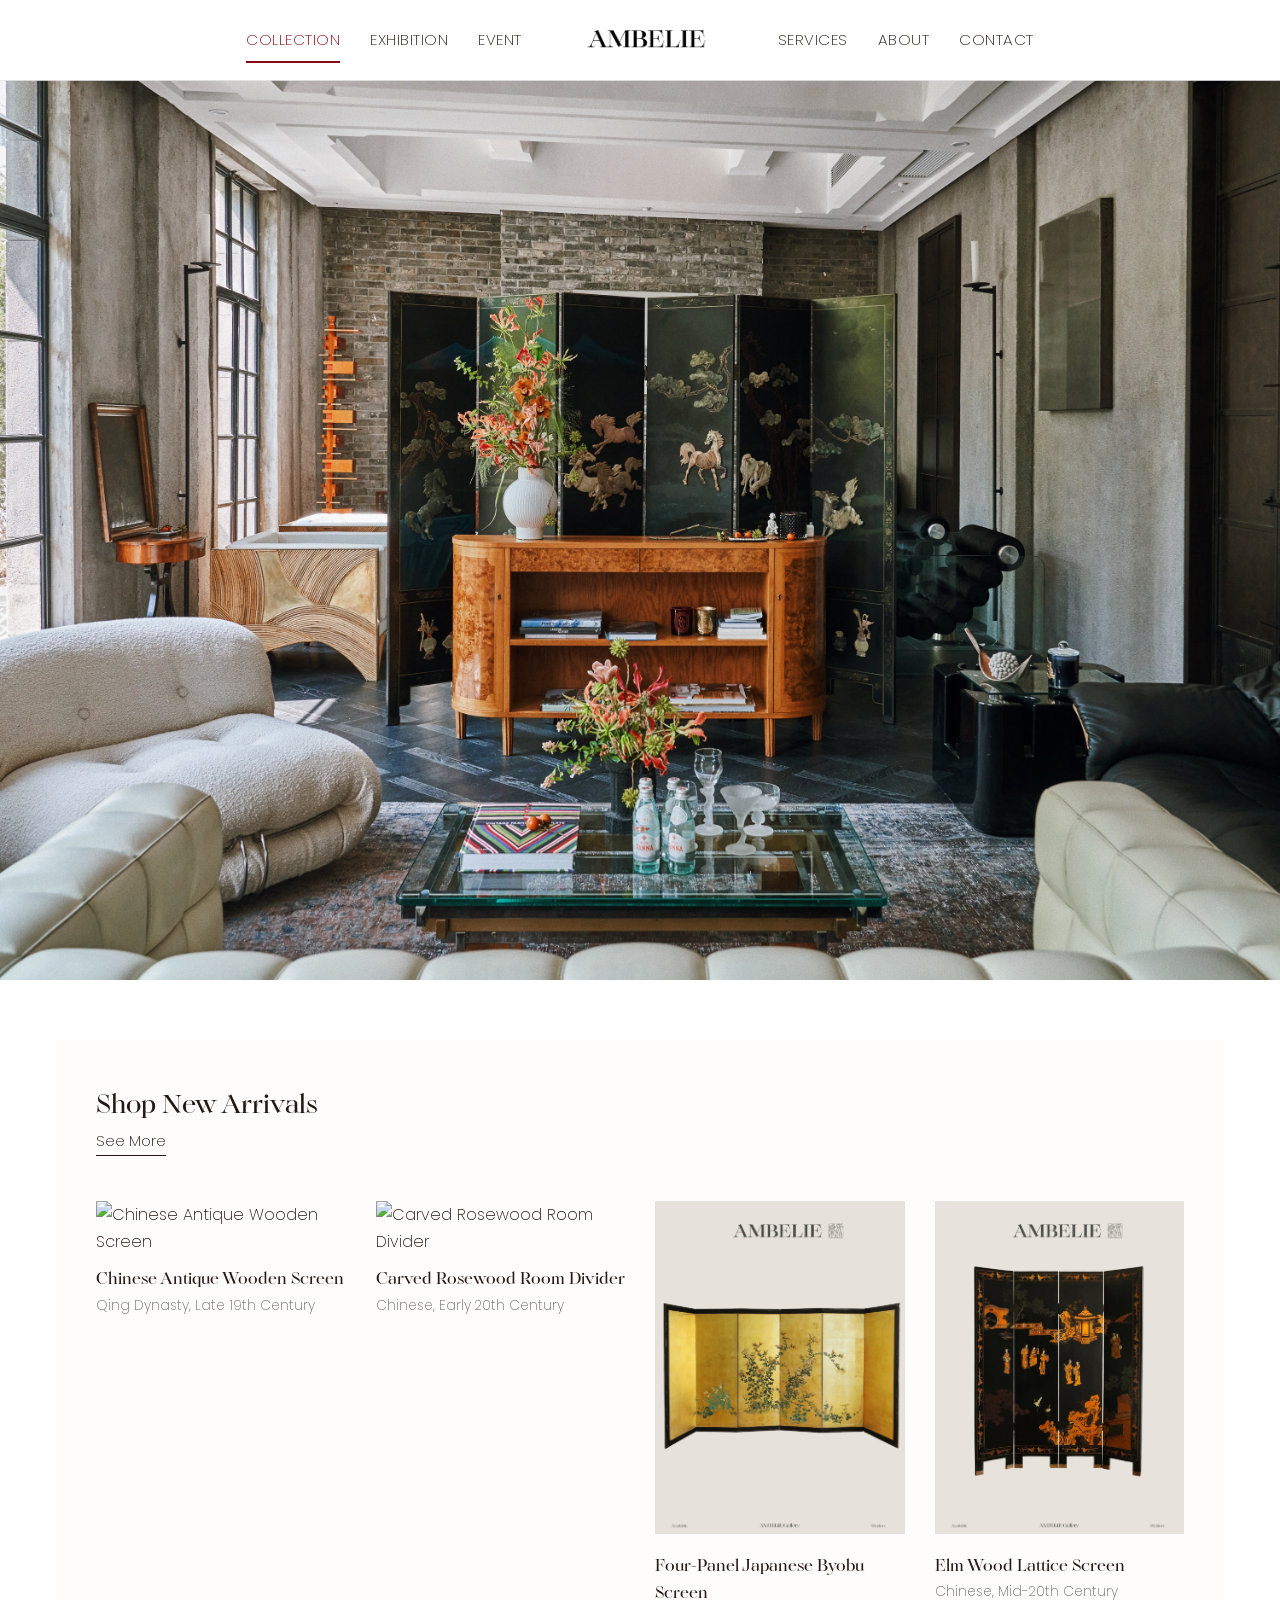
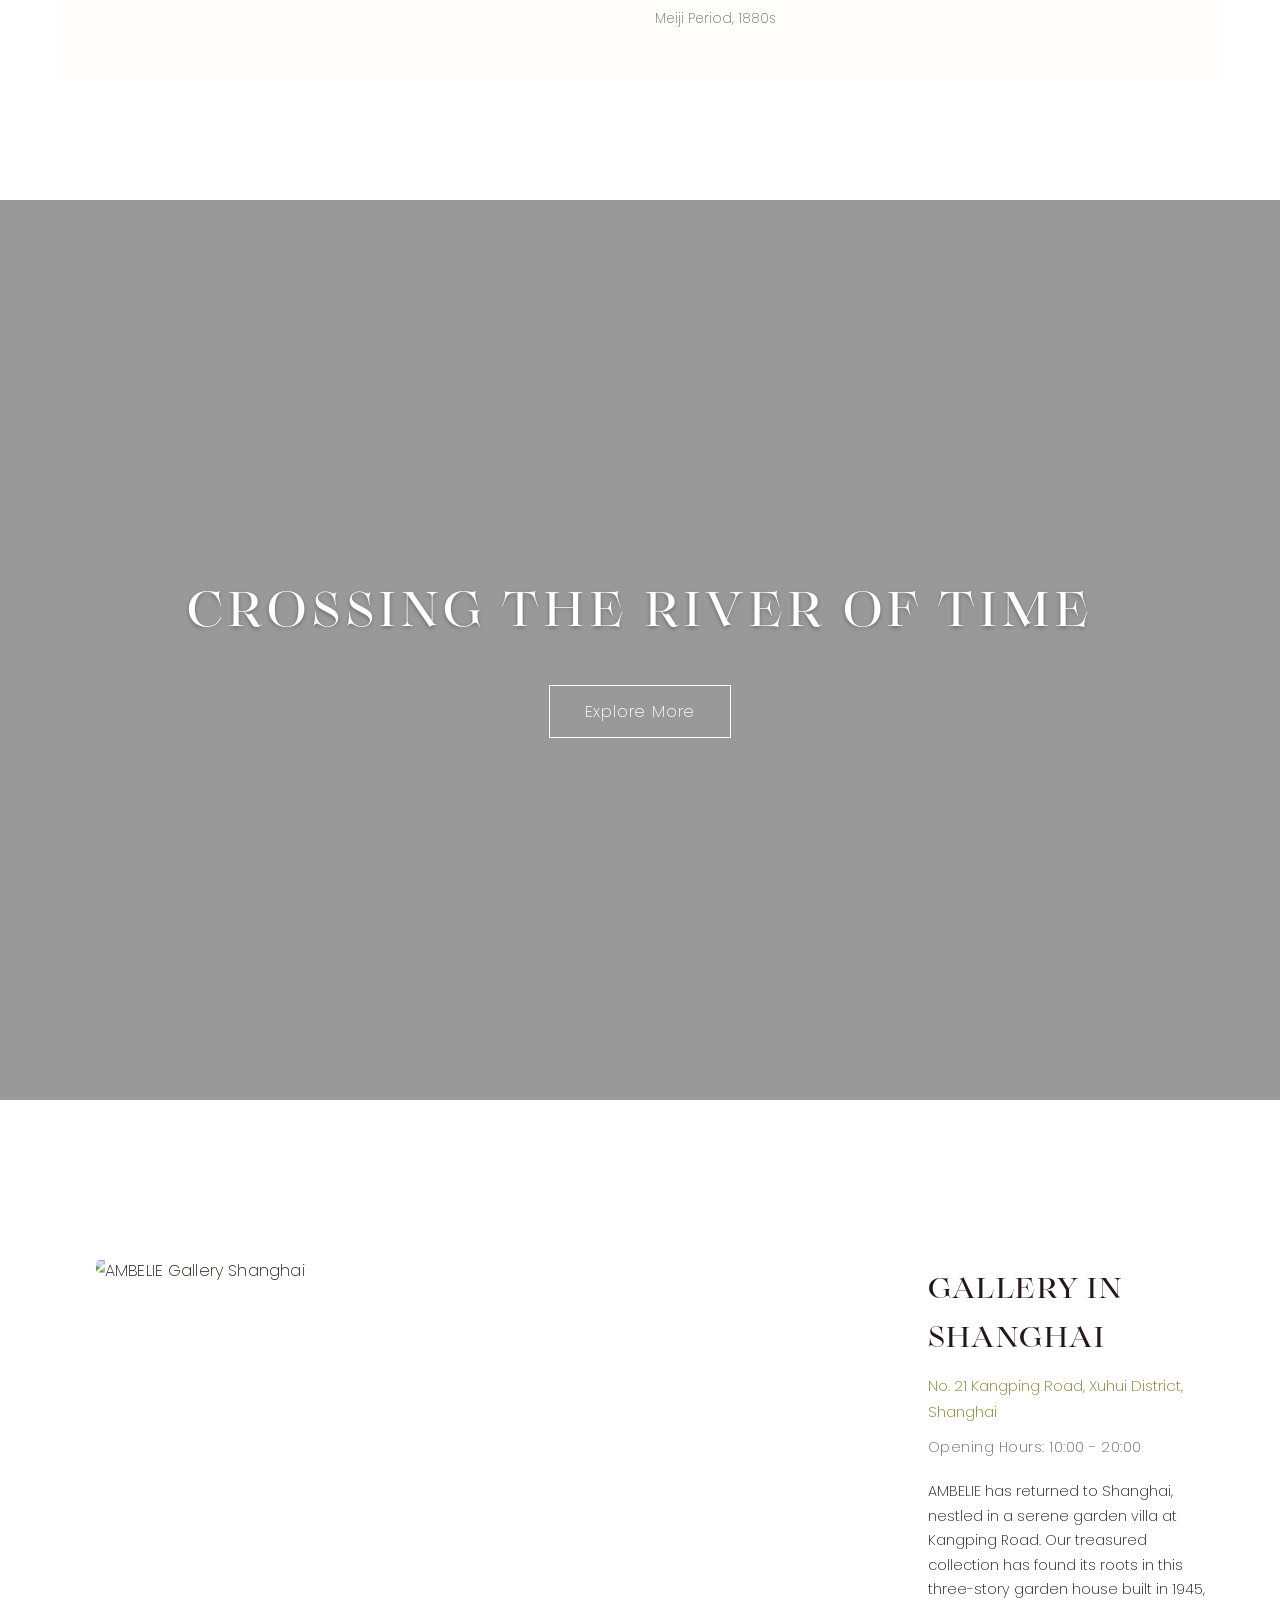
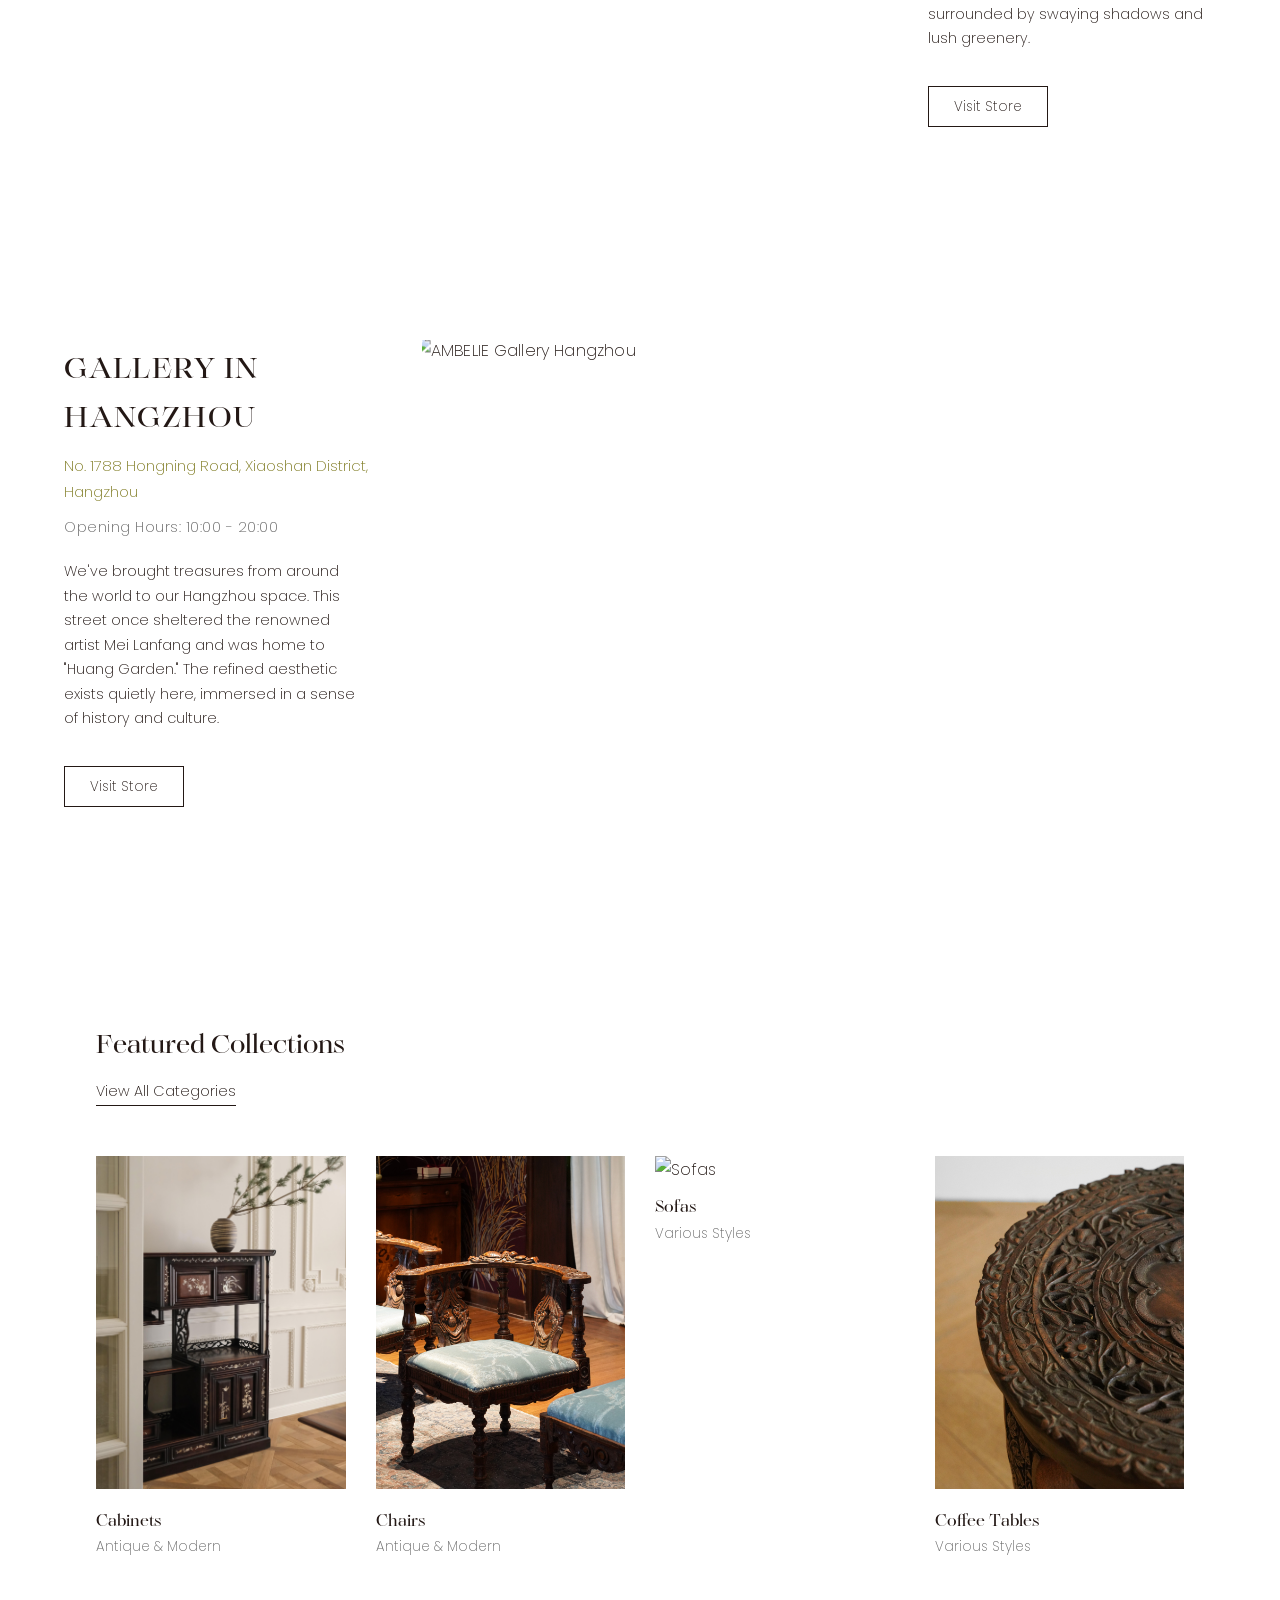
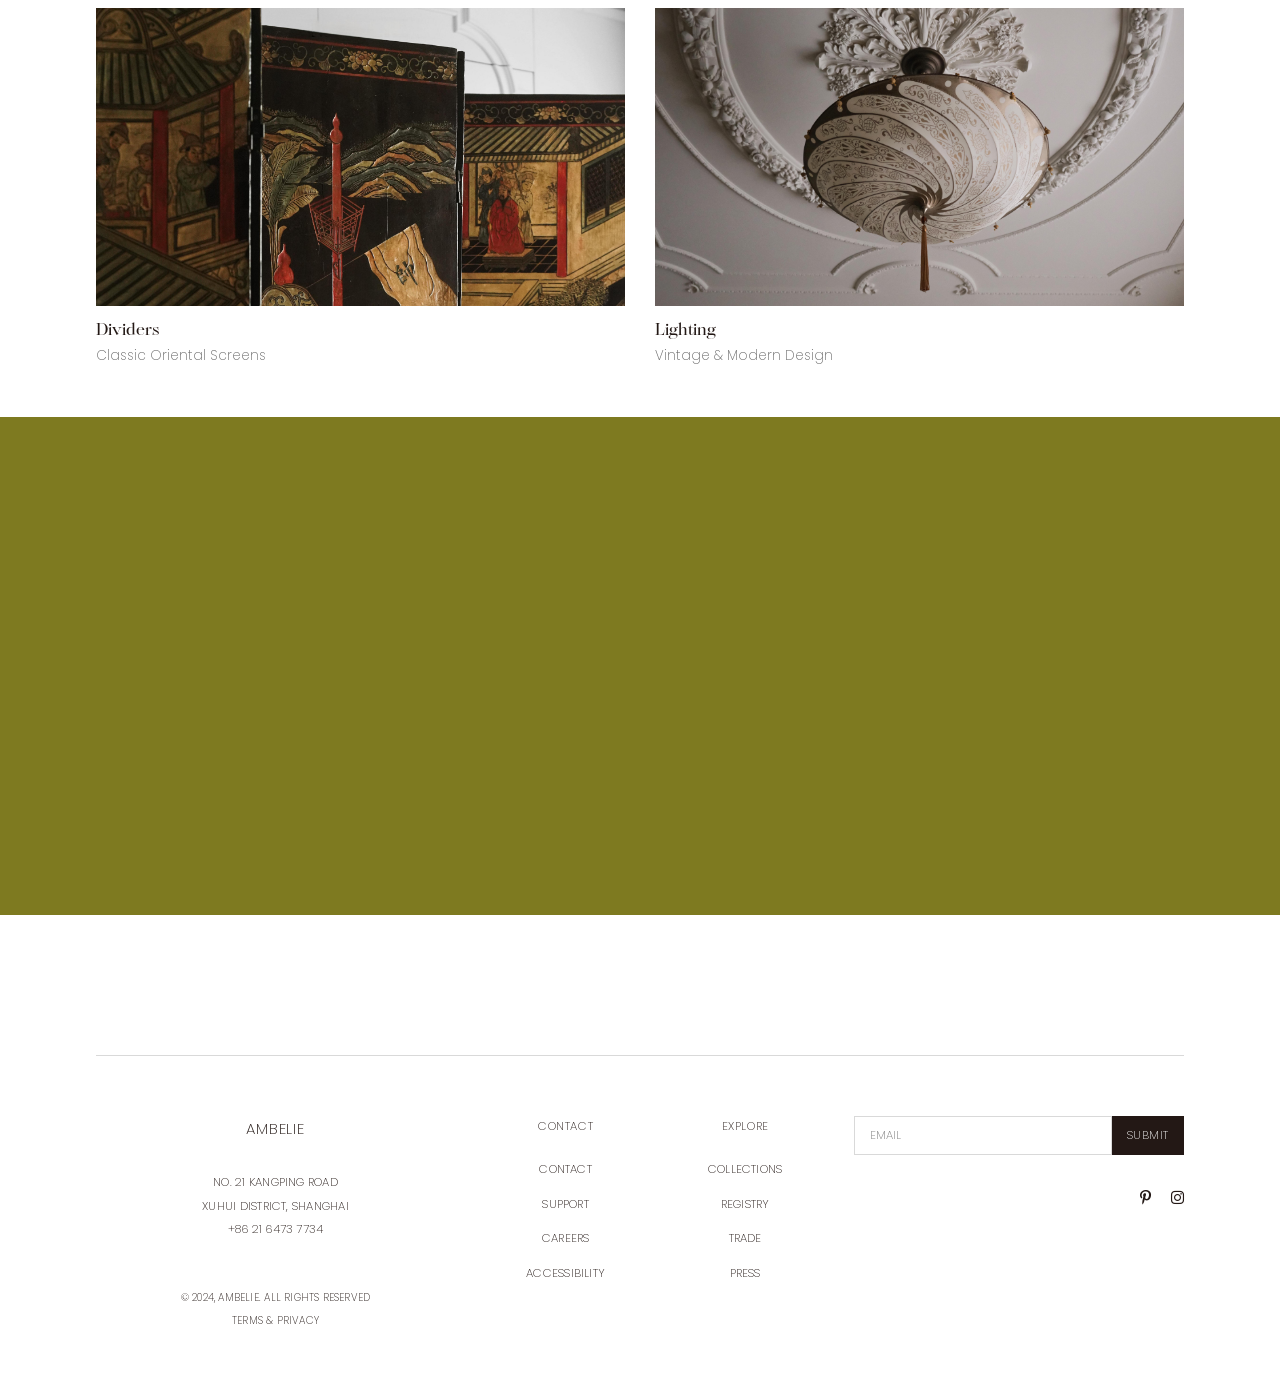
==== commit dfd55483: "Add files via upload" ====
--- a/index.html
+++ b/index.html
@@ -4,7 +4,7 @@
     <meta charset="UTF-8">
     <meta name="viewport" content="width=device-width, initial-scale=1.0">
     <title>Ambelie - Home</title>
-    <link rel="stylesheet" href="css/style.css">
+    <link rel="stylesheet" href="css/style.css?v=1.1.0">
     <link rel="stylesheet" href="https://cdnjs.cloudflare.com/ajax/libs/font-awesome/6.4.0/css/all.min.css">
 </head>
 <body>
@@ -74,9 +74,9 @@
                     <ul class="menu-links">
                         <li><a href="category/dividers.html">Dividers</a></li>
                         <li><a href="category/chairs.html">Chairs</a></li>
+                        <li><a href="category/sofas.html">Sofas</a></li>
+                        <li><a href="category/coffee-tables.html">Coffee tables</a></li>
                         <li><a href="category/tables.html">Tables</a></li>
-                        <li><a href="category/coffee-tables.html">Coffee tables</a></li>
-                        <li><a href="category/sofas.html">Sofas</a></li>
                         <li><a href="category/cabinets.html">Cabinets</a></li>
                     </ul>
                 </div>
@@ -111,124 +111,201 @@
 
     <main>
         <section class="hero-section">
-            <!-- Hero Image/Video Placeholder -->
-            <div class="hero-visual">
-                <!-- Content inside if needed, or leave empty for background image -->
-            </div>
-        </section>
-
-        <section class="featured-collections">
-            <div class="collection-item cabinets-item">
-                <a href="category/cabinets.html" class="collection-link">
-                    <div class="collection-visual">
-                        <!-- Image via CSS -->
-                        <div class="collection-image-wrapper">
+            <!-- 轮播图区域 -->
+            <div class="hero-slider">
+                <div class="hero-slide active" style="background-image: url('assets/images/placeholder-hero.jpg')"></div>
+                <div class="hero-slide" style="background-image: url('assets/images/placeholder-hero1.jpg')"></div>
+                <div class="hero-slide" style="background-image: url('assets/images/placeholder-hero2.jpg')"></div>
+            </div>
+        </section>
+
+        <!-- 新品上线区域 - 参考图样式 -->
+        <section class="new-arrivals-section">
+            <div class="new-arrivals-header">
+                <h2 class="section-heading">Shop New Arrivals</h2>
+            </div>
+            <a href="category/dividers.html" class="view-more-link see-more-link">See More</a>
+            <div class="new-arrivals-grid">
+                <div class="product-item">
+                    <a href="product/divider-detail.html" class="product-link">
+                        <div class="product-image">
+                            <img src="assets/images/1-1.jpg" alt="Chinese Antique Wooden Screen">
+                            <img src="assets/images/1-2.jpg" alt="Chinese Antique Wooden Screen" class="hover-image">
+                        </div>
+                        <div class="product-info">
+                            <h2 class="product-title">Chinese Antique Wooden Screen</h2>
+                            <p class="product-period">Qing Dynasty, Late 19th Century</p>
+                        </div>
+                    </a>
+                </div>
+                <div class="product-item">
+                    <a href="product/divider-detail.html" class="product-link">
+                        <div class="product-image">
+                            <img src="assets/images/2-1.jpg" alt="Carved Rosewood Room Divider">
+                            <img src="assets/images/2-2.jpg" alt="Carved Rosewood Room Divider" class="hover-image">
+                        </div>
+                        <div class="product-info">
+                            <h2 class="product-title">Carved Rosewood Room Divider</h2>
+                            <p class="product-period">Chinese, Early 20th Century</p>
+                        </div>
+                    </a>
+                </div>
+                <div class="product-item">
+                    <a href="product/divider-detail.html" class="product-link">
+                        <div class="product-image">
+                            <img src="assets/images/3-1.jpg" alt="Four-Panel Japanese Byobu Screen">
+                            <img src="assets/images/3-2.jpg" alt="Four-Panel Japanese Byobu Screen" class="hover-image">
+                        </div>
+                        <div class="product-info">
+                            <h2 class="product-title">Four-Panel Japanese Byobu Screen</h2>
+                            <p class="product-period">Meiji Period, 1880s</p>
+                        </div>
+                    </a>
+                </div>
+                <div class="product-item">
+                    <a href="product/divider-detail.html" class="product-link">
+                        <div class="product-image">
+                            <img src="assets/images/4-1.jpg" alt="Elm Wood Lattice Screen">
+                            <img src="assets/images/4-2.jpg" alt="Elm Wood Lattice Screen" class="hover-image">
+                        </div>
+                        <div class="product-info">
+                            <h2 class="product-title">Elm Wood Lattice Screen</h2>
+                            <p class="product-period">Chinese, Mid-20th Century</p>
+                        </div>
+                    </a>
+                </div>
+            </div>
+        </section>
+
+        <!-- 全屏展览区 -->
+        <section class="fullscreen-exhibition">
+            <div class="exhibition-overlay">
+                <h2 class="exhibition-slogan">CROSSING THE RIVER OF TIME</h2>
+                <a href="exhibitions.html" class="exhibition-button">Explore More</a>
+            </div>
+        </section>
+
+        <!-- 门店预约区域 -->
+        <section class="exhibitions-asymmetric store-locations">
+            <!-- 第一行：左大图 + 右侧文字 - 上海店 -->
+            <div class="exhibitions-row first-row">
+                <div class="exhibition-main-image">
+                    <div class="exhibition-image-container">
+                        <img src="assets/images/Shanghai-Store.jpg" alt="AMBELIE Gallery Shanghai">
+                    </div>
+                </div>
+                <div class="exhibition-content">
+                    <div class="exhibition-text">
+                        <h2 class="exhibition-title">GALLERY IN SHANGHAI</h2>
+                        <p class="store-address">No. 21 Kangping Road, Xuhui District, Shanghai</p>
+                        <p class="exhibition-date">Opening Hours: 10:00 - 20:00</p>
+                        <p class="exhibition-description">AMBELIE has returned to Shanghai, nestled in a serene garden villa at Kangping Road. Our treasured collection has found its roots in this three-story garden house built in 1945, surrounded by swaying shadows and lush greenery.</p>
+                        <a href="reservation.html" class="view-more-link">Visit Store</a>
+                    </div>
+                </div>
+            </div>
+            
+            <!-- 第二行：左文右图 - 杭州店 -->
+            <div class="exhibitions-row second-row">
+                <div class="exhibition-main-image">
+                    <div class="exhibition-image-container">
+                        <img src="assets/images/Hangzhou-Store.jpg" alt="AMBELIE Gallery Hangzhou">
+                    </div>
+                </div>
+                <div class="exhibition-content">
+                    <div class="exhibition-text">
+                        <h2 class="exhibition-title">GALLERY IN HANGZHOU</h2>
+                        <p class="store-address">No. 1788 Hongning Road, Xiaoshan District, Hangzhou</p>
+                        <p class="exhibition-date">Opening Hours: 10:00 - 20:00</p>
+                        <p class="exhibition-description">We've brought treasures from around the world to our Hangzhou space. This street once sheltered the renowned artist Mei Lanfang and was home to "Huang Garden." The refined aesthetic exists quietly here, immersed in a sense of history and culture.</p>
+                        <a href="reservation.html" class="view-more-link">Visit Store</a>
+                    </div>
+                </div>
+            </div>
+        </section>
+
+        <!-- 产品分类展示区 -->
+        <section class="category-showcase-section">
+            <div class="section-header">
+                <h2 class="section-heading">Featured Collections</h2>
+            </div>
+            <a href="category/all.html" class="view-more-link see-more-link">View All Categories</a>
+            <div class="category-showcase-grid">
+                <div class="product-item">
+                    <a href="category/cabinets.html" class="product-link">
+                        <div class="product-image">
                             <img src="assets/images/Cabinets-1.jpg" alt="Cabinets">
                             <img src="assets/images/Cabinets-2.jpg" alt="Cabinets" class="hover-image">
-                            <h2 class="collection-title">Cabinets</h2>
-                        </div>
-                    </div>
-                </a>
-            </div>
-            <div class="collection-item chairs-item">
-                <a href="category/chairs.html" class="collection-link">
-                    <div class="collection-visual">
-                        <!-- Image via CSS -->
-                        <div class="collection-image-wrapper">
+                        </div>
+                        <div class="product-info">
+                            <h2 class="product-title">Cabinets</h2>
+                            <p class="product-period">Antique & Modern</p>
+                        </div>
+                    </a>
+                </div>
+                <div class="product-item">
+                    <a href="category/chairs.html" class="product-link">
+                        <div class="product-image">
                             <img src="assets/images/Chairs-1.jpg" alt="Chairs">
                             <img src="assets/images/Chairs-2.jpg" alt="Chairs" class="hover-image">
-                            <h2 class="collection-title">Chairs</h2>
-                        </div>
-                    </div>
-                </a>
-            </div>
-            <div class="collection-item tables-item">
-                <a href="category/tables.html" class="collection-link">
-                    <div class="collection-visual">
-                        <!-- Image via CSS -->
-                        <div class="collection-image-wrapper">
-                            <img src="assets/images/Tables-1.jpg" alt="Tables">
-                            <img src="assets/images/Tables-2.jpg" alt="Tables" class="hover-image">
-                            <h2 class="collection-title">Tables</h2>
-                        </div>
-                    </div>
-                </a>
-            </div>
-            <div class="collection-item coffee-tables-item">
-                <a href="category/coffee-tables.html" class="collection-link">
-                    <div class="collection-visual">
-                        <!-- Image via CSS -->
-                        <div class="collection-image-wrapper">
+                        </div>
+                        <div class="product-info">
+                            <h2 class="product-title">Chairs</h2>
+                            <p class="product-period">Antique & Modern</p>
+                        </div>
+                    </a>
+                </div>
+                <div class="product-item">
+                    <a href="category/sofas.html" class="product-link">
+                        <div class="product-image">
+                            <img src="assets/images/Sofa-1.jpg" alt="Sofas">
+                            <img src="assets/images/Sofa-2.jpg" alt="Sofas" class="hover-image">
+                        </div>
+                        <div class="product-info">
+                            <h2 class="product-title">Sofas</h2>
+                            <p class="product-period">Various Styles</p>
+                        </div>
+                    </a>
+                </div>
+                <div class="product-item">
+                    <a href="category/coffee-tables.html" class="product-link">
+                        <div class="product-image">
                             <img src="assets/images/Coffee Tables-1.jpg" alt="Coffee Tables">
                             <img src="assets/images/Coffee Tables-2.jpg" alt="Coffee Tables" class="hover-image">
-                            <h2 class="collection-title">Coffee Tables</h2>
-                        </div>
-                    </div>
-                </a>
-            </div>
-        </section>
-
-        <!-- 横版展示模块 -->
-        <section class="featured-horizontal">
-            <div class="horizontal-item dividers-item">
-                <a href="category/dividers.html" class="horizontal-link">
-                    <div class="horizontal-visual">
-                        <!-- Image via CSS -->
-                        <div class="horizontal-image-wrapper">
+                        </div>
+                        <div class="product-info">
+                            <h2 class="product-title">Coffee Tables</h2>
+                            <p class="product-period">Various Styles</p>
+                        </div>
+                    </a>
+                </div>
+            </div>
+            
+            <!-- 横版展示区域 -->
+            <div class="featured-categories">
+                <div class="product-item featured-item">
+                    <a href="category/dividers.html" class="product-link">
+                        <div class="product-image wide-image">
                             <img src="assets/images/Dividers-1.jpg" alt="Dividers">
                             <img src="assets/images/Dividers-2.jpg" alt="Dividers" class="hover-image">
-                            <h2 class="horizontal-title">Dividers</h2>
-                        </div>
-                    </div>
-                </a>
-            </div>
-            <div class="horizontal-item lighting-item">
-                <a href="category/lighting.html" class="horizontal-link">
-                    <div class="horizontal-visual">
-                        <!-- Image via CSS -->
-                        <div class="horizontal-image-wrapper">
+                        </div>
+                        <div class="product-info">
+                            <h2 class="product-title">Dividers</h2>
+                            <p class="product-period">Classic Oriental Screens</p>
+                        </div>
+                    </a>
+                </div>
+                <div class="product-item featured-item">
+                    <a href="category/lighting.html" class="product-link">
+                        <div class="product-image wide-image">
                             <img src="assets/images/Lighting-1.jpg" alt="Lighting">
                             <img src="assets/images/Lighting-2.jpg" alt="Lighting" class="hover-image">
-                            <h2 class="horizontal-title">Lighting</h2>
-                        </div>
-                    </div>
-                </a>
-            </div>
-        </section>
-
-        <!-- 新的交错式展览区域 -->
-        <section class="exhibitions-asymmetric">
-            <!-- 第一行：左大图 + 右侧文字 -->
-            <div class="exhibitions-row first-row">
-                <div class="exhibition-main-image slide-from-left">
-                    <div class="exhibition-image-container">
-                        <img src="assets/images/Exhibition-1.jpg" alt="Exhibition: MODERN GLAMOUR - ART DECO Furniture and Tibetan Carpets">
-                    </div>
-                </div>
-                <div class="exhibition-content slide-from-right">
-                    <div class="exhibition-text">
-                        <h2 class="exhibition-title">MODERN GLAMOUR</h2>
-                        <p class="exhibition-date">April 26 - June 9, 2025</p>
-                        <p class="exhibition-description">A joint exhibition of ART DECO furniture and Tibetan handwoven carpets, showcasing the perfect fusion of classic decorative art style furniture and exquisite traditional Tibetan craftsmanship.</p>
-                        <a href="exhibitions/modern-glamour.html" class="view-more-link">View Exhibition</a>
-                    </div>
-                </div>
-            </div>
-            
-            <!-- 第二行：右大图 + 左侧文字 -->
-            <div class="exhibitions-row second-row">
-                <div class="exhibition-main-image slide-from-right">
-                    <div class="exhibition-image-container">
-                        <img src="assets/images/Exhibition-2.jpg" alt="Exhibition: CLOUD DREAMS - Ink Calligraphy and Ebony Screen Exhibition">
-                    </div>
-                </div>
-                <div class="exhibition-content slide-from-left">
-                    <div class="exhibition-text">
-                        <h2 class="exhibition-title">CLOUD DREAMS</h2>
-                        <p class="exhibition-date">January 1 - February 28, 2025</p>
-                        <p class="exhibition-description">A special exhibition featuring century-old embroidered ebony screens and contemporary ink calligraphy works, presenting a modern expression of traditional ink art with the rich heritage of Eastern aesthetics.</p>
-                        <a href="exhibitions/cloud-dreams.html" class="view-more-link">View Exhibition</a>
-                    </div>
+                        </div>
+                        <div class="product-info">
+                            <h2 class="product-title">Lighting</h2>
+                            <p class="product-period">Vintage & Modern Design</p>
+                        </div>
+                    </a>
                 </div>
             </div>
         </section>
@@ -255,18 +332,51 @@
     </main>
 
     <footer class="site-footer">
-        <div class="footer-content">
-            <p>&copy; 2024 Ambelie. All rights reserved.</p>
-            <nav class="footer-navigation">
-                <ul>
-                    <li><a href="about.html">About</a></li>
-                    <li><a href="contact.html">Contact</a></li>
-                    <li><a href="terms.html">Terms & Conditions</a></li>
-                    <li><a href="privacy.html">Privacy Policy</a></li>
-                </ul>
-            </nav>
-            <!-- Optional: Newsletter Signup -->
-            <!-- Optional: Contact Info -->
+        <div class="footer-divider"></div>
+        <div class="footer-container">
+            <div class="footer-left">
+                <h2 class="footer-brand">AMBELIE</h2>
+                <div class="footer-address">
+                    <p>NO. 21 KANGPING ROAD</p>
+                    <p>XUHUI DISTRICT, SHANGHAI</p>
+                    <p>+86 21 6473 7734</p>
+                </div>
+                <p class="footer-copyright">© 2024, AMBELIE. ALL RIGHTS RESERVED</p>
+                <p class="footer-terms"><a href="terms.html">TERMS</a> & <a href="privacy.html">PRIVACY</a></p>
+            </div>
+            
+            <div class="footer-center">
+                <div class="footer-links-group">
+                    <h3>CONTACT</h3>
+                    <ul>
+                        <li><a href="contact.html">CONTACT</a></li>
+                        <li><a href="support.html">SUPPORT</a></li>
+                        <li><a href="careers.html">CAREERS</a></li>
+                        <li><a href="accessibility.html">ACCESSIBILITY</a></li>
+                    </ul>
+                </div>
+                
+                <div class="footer-links-group">
+                    <h3>EXPLORE</h3>
+                    <ul>
+                        <li><a href="category/all.html">COLLECTIONS</a></li>
+                        <li><a href="registry.html">REGISTRY</a></li>
+                        <li><a href="trade.html">TRADE</a></li>
+                        <li><a href="press.html">PRESS</a></li>
+                    </ul>
+                </div>
+            </div>
+            
+            <div class="footer-right">
+                <div class="newsletter-form">
+                    <input type="email" placeholder="EMAIL">
+                    <button type="submit">SUBMIT</button>
+                </div>
+                <div class="footer-social">
+                    <a href="#" aria-label="Pinterest"><i class="fab fa-pinterest-p"></i></a>
+                    <a href="#" aria-label="Instagram"><i class="fab fa-instagram"></i></a>
+                </div>
+            </div>
         </div>
     </footer>
 
--- a/css/style.css
+++ b/css/style.css
@@ -1,5 +1,24 @@
 /* Ambelie Main Stylesheet */
-@import url('https://fonts.googleapis.com/css2?family=Lato:wght@300;400;700&family=Playfair+Display:wght@400;700&display=swap');
+/* 移除Lato字体导入 */
+/* @import url('https://fonts.googleapis.com/css2?family=Lato:wght@300;400;700&display=swap'); */
+
+/* 添加Solena-Regular字体 */
+@font-face {
+    font-family: 'Solena-Regular';
+    src: url('../fonts/Solena-Regular.otf') format('opentype');
+    font-weight: normal;
+    font-style: normal;
+    font-display: swap;
+}
+
+/* 添加Poppins-ExtraLight字体 */
+@font-face {
+    font-family: 'Poppins-ExtraLight';
+    src: url('../fonts/Poppins-ExtraLight.ttf') format('truetype');
+    font-weight: normal;
+    font-style: normal;
+    font-display: swap;
+}
 
 :root {
     --brand-green: #7E7A20;
@@ -10,8 +29,8 @@
     --background-light: #ffffff;
     --background-cream-tint: rgba(248, 235, 210, 0.1); /* Subtle cream background */
 
-    --font-heading: 'Playfair Display', serif;
-    --font-body: 'Lato', sans-serif;
+    --font-heading: 'Solena-Regular', serif;
+    --font-body: 'Poppins-ExtraLight', sans-serif;
 }
 
 /* Basic Reset (Optional but Recommended) */
@@ -632,34 +651,48 @@
 /* Hero Section */
 .hero-section {
     text-align: center;
-    margin-bottom: 0px; /* 增加底部间距，与产品展示区分隔 */
-    position: relative; /* Needed for potential absolute positioning of text */
-    margin-top: 0; /* 移除顶部边距，避免与页眉重叠 */
-    height: 100vh; /* 设置为视口高度的100% */
-    overflow: hidden; /* 防止内容溢出 */
-}
-
-.hero-visual {
-    height: 100%; /* 设置为父容器高度的100% */
-    width: 100%; /* 确保宽度100% */
-    background-image: url('../assets/images/placeholder-hero.jpg');
+    margin-bottom: 0px;
+    position: relative;
+    margin-top: 0;
+    height: 100vh;
+    overflow: hidden;
+}
+
+/* 轮播图样式 */
+.hero-slider {
+    position: relative;
+    width: 100%;
+    height: 100%;
+}
+
+.hero-slide {
+    position: absolute;
+    top: 0;
+    left: 0;
+    width: 100%;
+    height: 100%;
     background-size: cover;
     background-position: center center;
-    background-color: var(--brand-cream); /* Fallback color */
-    position: absolute; /* 绝对定位 */
-    top: 0;
-    left: 0;
-}
-
-/* 添加hero内容类 */
+    opacity: 0;
+    transition: opacity 1s ease-in-out;
+    z-index: 1;
+}
+
+.hero-slide.active {
+    opacity: 1;
+    z-index: 2;
+}
+
+/* 保留之前的hero-content样式，用于如果需要在轮播上添加文字 */
 .hero-content {
     position: absolute;
-    bottom: 80px; /* 距离底部的距离 */
+    bottom: 80px;
     left: 0;
     width: 100%;
-    color: white; /* 文字颜色 */
-    text-shadow: 0 1px 3px rgba(0,0,0,0.3); /* 文字阴影，提高可读性 */
+    color: white;
+    text-shadow: 0 1px 3px rgba(0,0,0,0.3);
     padding: 0 20px;
+    z-index: 3; /* 确保内容在轮播图之上 */
 }
 
 .hero-content h1 {
@@ -2076,4 +2109,658 @@
 .slide-from-right.animated {
     opacity: 1;
     transform: translateX(0);
-} +}
+
+/* 新品上线区域样式 */
+.new-arrivals-section {
+    max-width: 85%;
+    margin: 60px auto 40px;
+    padding: 0;
+    background-color: var(--background-cream-tint);
+    padding: 40px;
+}
+
+.new-arrivals-header {
+    display: flex;
+    justify-content: space-between;
+    align-items: baseline;
+    margin-bottom: 0px; /* 减少底部边距 */
+}
+
+.new-arrivals-header h2 {
+    font-family: var(--font-heading);
+    font-size: 1.6em; /* 减小字号使其更精致 */
+    font-weight: 400;
+    color: var(--brand-black);
+    margin: 0;
+}
+
+/* See More链接样式 */
+.see-more-link {
+    display: inline-block;
+    font-family: var(--font-body);
+    font-size: 0.9em;
+    color: var(--brand-black);
+    text-decoration: none;
+    margin-bottom: 25px; /* 减少底部边距，向上移动 */
+    margin-top: 5px; /* 增加顶部边距，确保与标题之间有适当间距 */
+    border-bottom: 1px solid var(--brand-black);
+    padding-bottom: 2px;
+    transition: color 0.3s ease, border-color 0.3s ease;
+}
+
+.see-more-link:hover {
+    color: var(--brand-red);
+    border-color: var(--brand-red);
+}
+
+.new-arrivals-grid {
+    display: grid;
+    grid-template-columns: repeat(4, 1fr);
+    gap: 30px;
+    margin-top: 20px; /* 增加顶部边距，让图片与标题之间有更多距离 */
+}
+
+/* 产品图片切换效果 */
+.new-arrivals-section .product-image {
+    position: relative;
+    width: 100%;
+    overflow: hidden;
+    margin-bottom: 8px; /* 减少底部边距，使文字向上移动 */
+}
+
+.new-arrivals-section .product-info {
+    padding: 0; /* 移除内边距 */
+}
+
+.new-arrivals-section .product-title {
+    font-size: 1em; /* 减小产品标题字号 */
+    margin-bottom: 3px; /* 减少底部边距 */
+}
+
+.new-arrivals-section .product-period {
+    font-size: 0.85em; /* 减小产品时期字号 */
+    color: #666;
+}
+
+/* 恢复产品图片样式 */
+.new-arrivals-section .product-image img {
+    width: 100%;
+    height: auto;
+    aspect-ratio: 3/4;
+    object-fit: cover;
+    transition: transform 0.4s ease, filter 0.4s ease;
+}
+
+.new-arrivals-section .product-image .hover-image {
+    position: absolute;
+    top: 0;
+    left: 0;
+    width: 100%;
+    height: 100%;
+    opacity: 0;
+    object-fit: cover;
+    transition: opacity 0.4s ease, filter 0.4s ease;
+    z-index: 1;
+    filter: brightness(0.7); /* 为切换后的图片添加变暗效果 */
+}
+
+.new-arrivals-section .product-link:hover .product-image .hover-image {
+    opacity: 1;
+}
+
+.new-arrivals-section .product-link:hover .product-image img:not(.hover-image) {
+    filter: brightness(0.7);
+}
+
+/* 响应式调整 */
+@media (max-width: 1200px) {
+    .new-arrivals-grid {
+        grid-template-columns: repeat(3, 1fr);
+    }
+}
+
+@media (max-width: 900px) {
+    .new-arrivals-grid {
+        grid-template-columns: repeat(2, 1fr);
+    }
+}
+
+@media (max-width: 600px) {
+    .new-arrivals-grid {
+        grid-template-columns: 1fr;
+    }
+}
+
+/* 门店预约区域样式 */
+.store-locations {
+    margin-top: 80px;
+    margin-bottom: 60px;
+    padding: 0;
+    max-width: 85%; /* 设置为90%宽度，两侧留有一定边距 */
+    margin-left: auto; /* 自动边距使内容居中 */
+    margin-right: auto; /* 自动边距使内容居中 */
+}
+
+/* 增加第一行和第二行之间的间隔 */
+.store-locations .exhibitions-row.first-row {
+    margin-bottom: 200px; /* 增加间隔从150px到200px */
+}
+
+/* 调整行布局 */
+.store-locations .exhibitions-row {
+    display: flex;
+    align-items: flex-start;
+}
+
+/* 第一行：上海店 - 左图右文 */
+.store-locations .first-row .exhibition-main-image {
+    flex: 0 0 70%; /* 增加图片区域宽度 */
+}
+
+.store-locations .first-row .exhibition-content {
+    flex: 0 0 30%; /* 减少文字区域宽度 */
+    padding-left: 30px; /* 减少左内边距 */
+    padding-right: 0; /* 移除右内边距 */
+}
+
+/* 第二行：杭州店 - 左文右图，文字与图片左对齐 */
+.store-locations .second-row {
+    flex-direction: row-reverse; /* 反向排列 */
+}
+
+.store-locations .second-row .exhibition-main-image {
+    flex: 0 0 70%; /* 增加图片区域宽度 */
+}
+
+.store-locations .second-row .exhibition-content {
+    flex: 0 0 30%; /* 减少文字区域宽度 */
+    padding-right: 30px; /* 减少右内边距 */
+    padding-left: 0; /* 移除左内边距 */
+    position: relative; /* 添加相对定位 */
+    left: 3.5%; /* 向左移动文字区域 */
+}
+
+.store-locations .exhibition-title {
+    font-size: 1.8em; /* 减小标题字号 */
+    margin-bottom: 15px;
+    letter-spacing: 0.05em; /* 增加字母间距，更精致 */
+    font-weight: 400;
+}
+
+.store-locations .store-address {
+    font-size: 0.95em; /* 减小地址字号 */
+    font-family: var(--font-body);
+    font-weight: 500;
+    margin-bottom: 10px;
+    color: var(--brand-green);
+}
+
+.store-locations .exhibition-date {
+    font-size: 0.9em; /* 减小时间字号 */
+    font-weight: 400;
+    margin-bottom: 20px;
+    color: #666;
+}
+
+.store-locations .exhibition-description {
+    font-size: 0.9em; /* 减小描述字号 */
+    line-height: 1.7;
+    margin-bottom: 25px;
+    max-width: 90%; /* 限制文字宽度 */
+}
+
+/* 调整图片容器样式，确保图片完整显示 */
+.store-locations .exhibition-image-container {
+    width: 100%; /* 使用容器完整宽度 */
+    height: 0;
+    padding-bottom: 50%; /* 恢复到原来的2:1比例 */
+    overflow: hidden;
+    position: relative;
+}
+
+/* 调整按钮样式 */
+.store-locations .view-more-link {
+    display: inline-block;
+    padding: 8px 25px; /* 减小按钮尺寸 */
+    border: 1px solid var(--brand-black);
+    background-color: transparent;
+    color: var(--brand-black);
+    font-family: var(--font-body);
+    font-size: 0.85em; /* 减小按钮文字 */
+    text-decoration: none;
+    transition: all 0.3s ease;
+    margin-top: 10px;
+}
+
+.store-locations .exhibition-image-container img {
+    position: absolute;
+    top: 0;
+    left: 0;
+    width: 100%;
+    height: 100%;
+    object-fit: cover; /* 确保图片覆盖整个区域 */
+    transform: scale(1.02); /* 轻微放大图片 */
+    transition: transform 0.5s ease; /* 添加过渡效果 */
+}
+
+/* 添加图片悬停效果 */
+.store-locations .exhibition-image-container:hover img {
+    transform: scale(1.05); /* 悬停时进一步放大 */
+}
+
+.store-locations .view-more-link:hover {
+    background-color: var(--brand-black);
+    color: white;
+    border-color: var(--brand-black);
+}
+
+/* 全屏展览区样式 */
+.fullscreen-exhibition {
+    width: 100%;
+    height: 100vh; /* 全屏高度 */
+    background-image: url('../assets/images/exhibition-bg.jpg'); /* 需要添加相应的背景图片 */
+    background-size: cover;
+    background-position: center;
+    background-attachment: fixed; /* 固定背景，产生视差效果 */
+    position: relative;
+    margin: 80px 0; /* 上下边距 */
+}
+
+.exhibition-overlay {
+    position: absolute;
+    top: 0;
+    left: 0;
+    width: 100%;
+    height: 100%;
+    background-color: rgba(0, 0, 0, 0.4); /* 半透明黑色遮罩 */
+    display: flex;
+    flex-direction: column;
+    justify-content: center;
+    align-items: center;
+    text-align: center;
+    color: white;
+}
+
+.exhibition-slogan {
+    font-family: var(--font-heading);
+    font-size: 3rem; /* 减小字号 */
+    font-weight: 400;
+    letter-spacing: 0.12em; /* 增大字间距 */
+    margin-bottom: 40px;
+    max-width: 80%;
+    text-shadow: 0 2px 4px rgba(0, 0, 0, 0.3);
+}
+
+.exhibition-button {
+    display: inline-block;
+    padding: 12px 35px;
+    background-color: transparent;
+    color: white;
+    border: 1px solid white;
+    font-family: var(--font-body);
+    font-size: 1rem;
+    letter-spacing: 0.05em;
+    text-decoration: none;
+    transition: all 0.3s ease;
+    position: relative;
+    overflow: hidden;
+    z-index: 1;
+}
+
+.exhibition-button::before {
+    content: '';
+    position: absolute;
+    top: 0;
+    left: 0;
+    width: 0;
+    height: 100%;
+    background-color: white;
+    transition: width 0.5s ease;
+    z-index: -1;
+}
+
+.exhibition-button:hover {
+    color: black;
+}
+
+.exhibition-button:hover::before {
+    width: 100%;
+}
+
+/* 响应式调整 */
+@media (max-width: 768px) {
+    .exhibition-slogan {
+        font-size: 2.5rem;
+    }
+}
+
+@media (max-width: 480px) {
+    .exhibition-slogan {
+        font-size: 2rem;
+    }
+    
+    .exhibition-button {
+        padding: 10px 25px;
+    }
+}
+
+/* 产品分类展示区样式 */
+.category-showcase-section {
+    max-width: 85%;
+    margin: 80px auto 40px;
+    padding: 0;
+    position: relative;
+}
+
+.category-showcase-section .section-header {
+    text-align: left;
+    margin-bottom: 10px;
+}
+
+.category-showcase-section .section-heading {
+    text-align: left;
+    margin-bottom: 5px;
+    font-family: var(--font-heading);
+    font-size: 1.6em; /* 减小字号与新品上架区域保持一致 */
+    font-weight: 400;
+    color: var(--brand-black);
+}
+
+.category-showcase-section .see-more-link {
+    margin-bottom: 30px;
+}
+
+.category-showcase-grid {
+    display: grid;
+    grid-template-columns: repeat(4, 1fr);
+    gap: 30px;
+    margin-bottom: 40px;
+    margin-top: 20px; /* 增加与标题的距离 */
+}
+
+.category-showcase-section .product-item {
+    position: relative;
+}
+
+.category-showcase-section .product-link {
+    display: block;
+    text-decoration: none;
+    color: var(--brand-black);
+    transition: transform 0.3s ease;
+}
+
+.category-showcase-section .product-link:hover {
+    transform: translateY(-8px);
+}
+
+.category-showcase-section .product-link:hover .product-title {
+    color: var(--brand-red); /* 悬停时文字变红色 */
+}
+
+.category-showcase-section .product-image {
+    position: relative;
+    width: 100%;
+    overflow: hidden;
+    margin-bottom: 8px; /* 减少底部边距，使文字向上移动 */
+}
+
+.category-showcase-section .product-image img {
+    width: 100%;
+    height: auto;
+    aspect-ratio: 3/4;
+    object-fit: cover;
+    transition: all 0.4s ease;
+}
+
+.category-showcase-section .product-image .hover-image {
+    position: absolute;
+    top: 0;
+    left: 0;
+    width: 100%;
+    height: 100%;
+    opacity: 0;
+    object-fit: cover;
+    transition: opacity 0.4s ease;
+    z-index: 1;
+}
+
+.category-showcase-section .product-link:hover .product-image .hover-image {
+    opacity: 1;
+}
+
+.category-showcase-section .product-info {
+    padding: 0;
+}
+
+.category-showcase-section .product-title {
+    font-size: 1em;
+    margin-bottom: 3px;
+    transition: color 0.3s ease; /* 添加颜色过渡效果 */
+}
+
+.category-showcase-section .product-period {
+    font-size: 0.85em;
+    color: #666;
+}
+
+/* 横版展示区域样式 */
+.featured-categories {
+    display: grid;
+    grid-template-columns: repeat(2, 1fr);
+    gap: 30px;
+    margin-top: 30px; /* 增加与上方网格的距离 */
+}
+
+.featured-categories .featured-item .wide-image {
+    aspect-ratio: 16/9;
+}
+
+.featured-categories .featured-item .wide-image img {
+    aspect-ratio: 16/9;
+}
+
+/* 响应式调整 */
+@media (max-width: 1200px) {
+    .category-showcase-grid {
+        grid-template-columns: repeat(3, 1fr);
+    }
+}
+
+@media (max-width: 900px) {
+    .category-showcase-grid {
+        grid-template-columns: repeat(2, 1fr);
+    }
+    
+    .featured-categories {
+        grid-template-columns: 1fr;
+    }
+}
+
+@media (max-width: 600px) {
+    .category-showcase-grid {
+        grid-template-columns: 1fr;
+    }
+}
+
+/* 扩展页脚样式 */
+.site-footer {
+    background-color: var(--background-light);
+    color: var(--brand-black);
+    font-family: var(--font-body);
+    padding: 60px 0 40px;
+    margin-top: 80px;
+    border-top: none; /* 删除多余的顶部边框 */
+}
+
+.footer-divider {
+    height: 1px;
+    background-color: rgba(0, 0, 0, 0.15);
+    max-width: 85%;
+    margin: 0 auto 60px;
+}
+
+.footer-container {
+    display: flex;
+    justify-content: space-between;
+    max-width: 85%;
+    margin: 0 auto;
+    padding: 0;
+}
+
+.footer-left {
+    flex: 0 0 33%;
+}
+
+.footer-brand {
+    font-family: var(--font-body);
+    font-size: 1.1em;
+    font-weight: 400;
+    margin-bottom: 30px;
+    letter-spacing: 0.05em;
+}
+
+.footer-address {
+    margin-bottom: 50px;
+    line-height: 1.6;
+}
+
+.footer-address p {
+    font-size: 0.85em;
+    margin-bottom: 5px;
+    letter-spacing: 0.02em;
+}
+
+.footer-copyright, .footer-terms {
+    font-size: 0.75em;
+    margin-bottom: 5px;
+    letter-spacing: 0.02em;
+}
+
+.footer-terms a {
+    color: var(--brand-black);
+    text-decoration: none;
+}
+
+.footer-terms a:hover {
+    color: var(--brand-red);
+}
+
+.footer-center {
+    flex: 0 0 33%;
+    display: flex;
+    justify-content: space-around;
+}
+
+.footer-links-group h3 {
+    font-family: var(--font-body);
+    font-size: 0.85em;
+    font-weight: 400;
+    margin-bottom: 20px;
+    letter-spacing: 0.05em;
+}
+
+.footer-links-group ul {
+    list-style: none;
+    padding: 0;
+    margin: 0;
+}
+
+.footer-links-group li {
+    margin-bottom: 10px;
+}
+
+.footer-links-group a {
+    color: var(--brand-black);
+    text-decoration: none;
+    font-size: 0.85em;
+    letter-spacing: 0.02em;
+    transition: color 0.3s ease;
+}
+
+.footer-links-group a:hover {
+    color: var(--brand-red);
+}
+
+.footer-right {
+    flex: 0 0 25%;
+    display: flex;
+    flex-direction: column;
+    align-items: flex-end;
+}
+
+.newsletter-form {
+    display: flex;
+    margin-bottom: 30px;
+    width: 100%;
+}
+
+.newsletter-form input {
+    flex: 1;
+    padding: 10px 15px;
+    border: 1px solid rgba(0, 0, 0, 0.15);
+    font-family: var(--font-body);
+    font-size: 0.85em;
+    letter-spacing: 0.02em;
+}
+
+.newsletter-form button {
+    background-color: var(--brand-black);
+    color: white;
+    border: none;
+    padding: 0 15px;
+    cursor: pointer;
+    font-family: var(--font-body);
+    font-size: 0.85em;
+    letter-spacing: 0.05em;
+    transition: background-color 0.3s ease;
+}
+
+.newsletter-form button:hover {
+    background-color: var(--brand-red);
+}
+
+.footer-social {
+    display: flex;
+    gap: 20px;
+}
+
+.footer-social a {
+    color: var(--brand-black);
+    font-size: 1.1em;
+    transition: color 0.3s ease;
+}
+
+.footer-social a:hover {
+    color: var(--brand-red);
+}
+
+/* 页脚响应式样式 */
+@media (max-width: 992px) {
+    .footer-container {
+        flex-direction: column;
+    }
+    
+    .footer-left, .footer-center, .footer-right {
+        flex: 0 0 100%;
+        margin-bottom: 40px;
+    }
+    
+    .footer-right {
+        align-items: flex-start;
+    }
+    
+    .newsletter-form {
+        max-width: 100%;
+    }
+}
+
+@media (max-width: 768px) {
+    .footer-center {
+        flex-direction: column;
+    }
+    
+    .footer-links-group {
+        margin-bottom: 30px;
+    }
+}
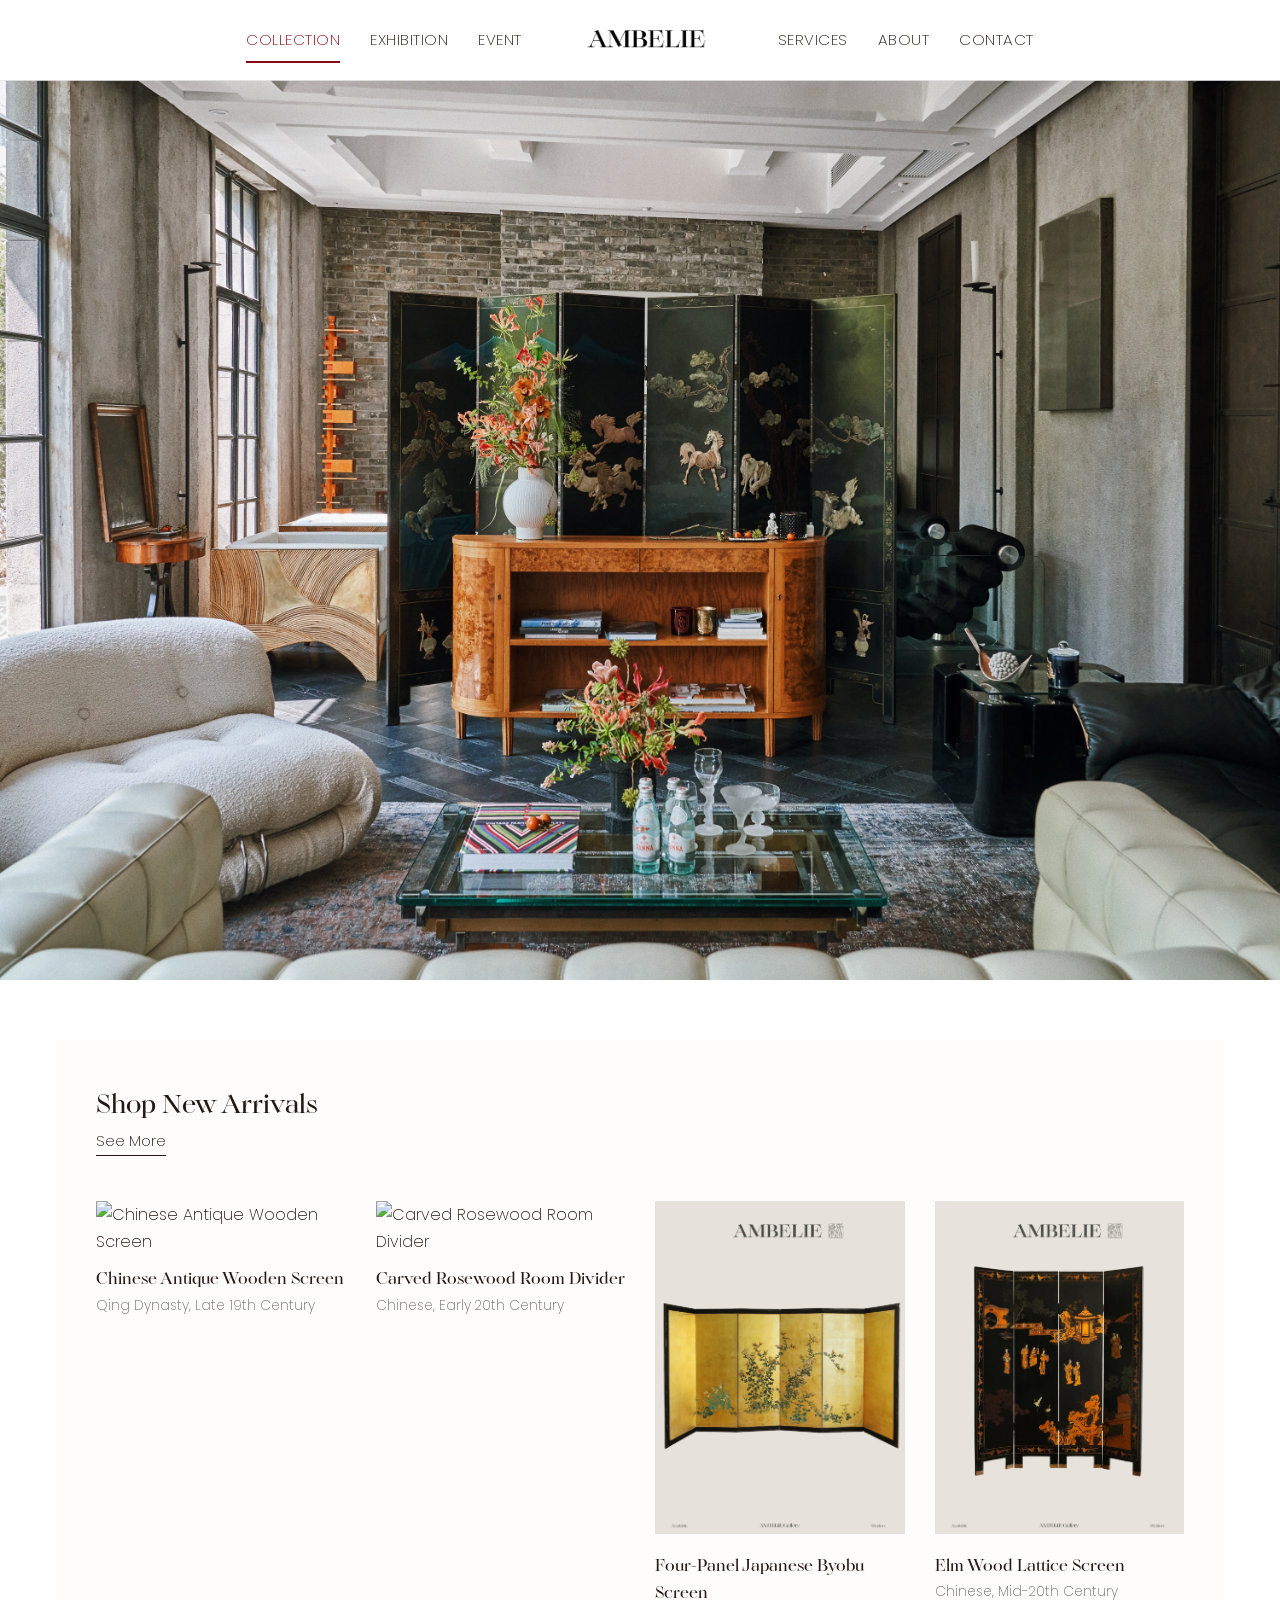
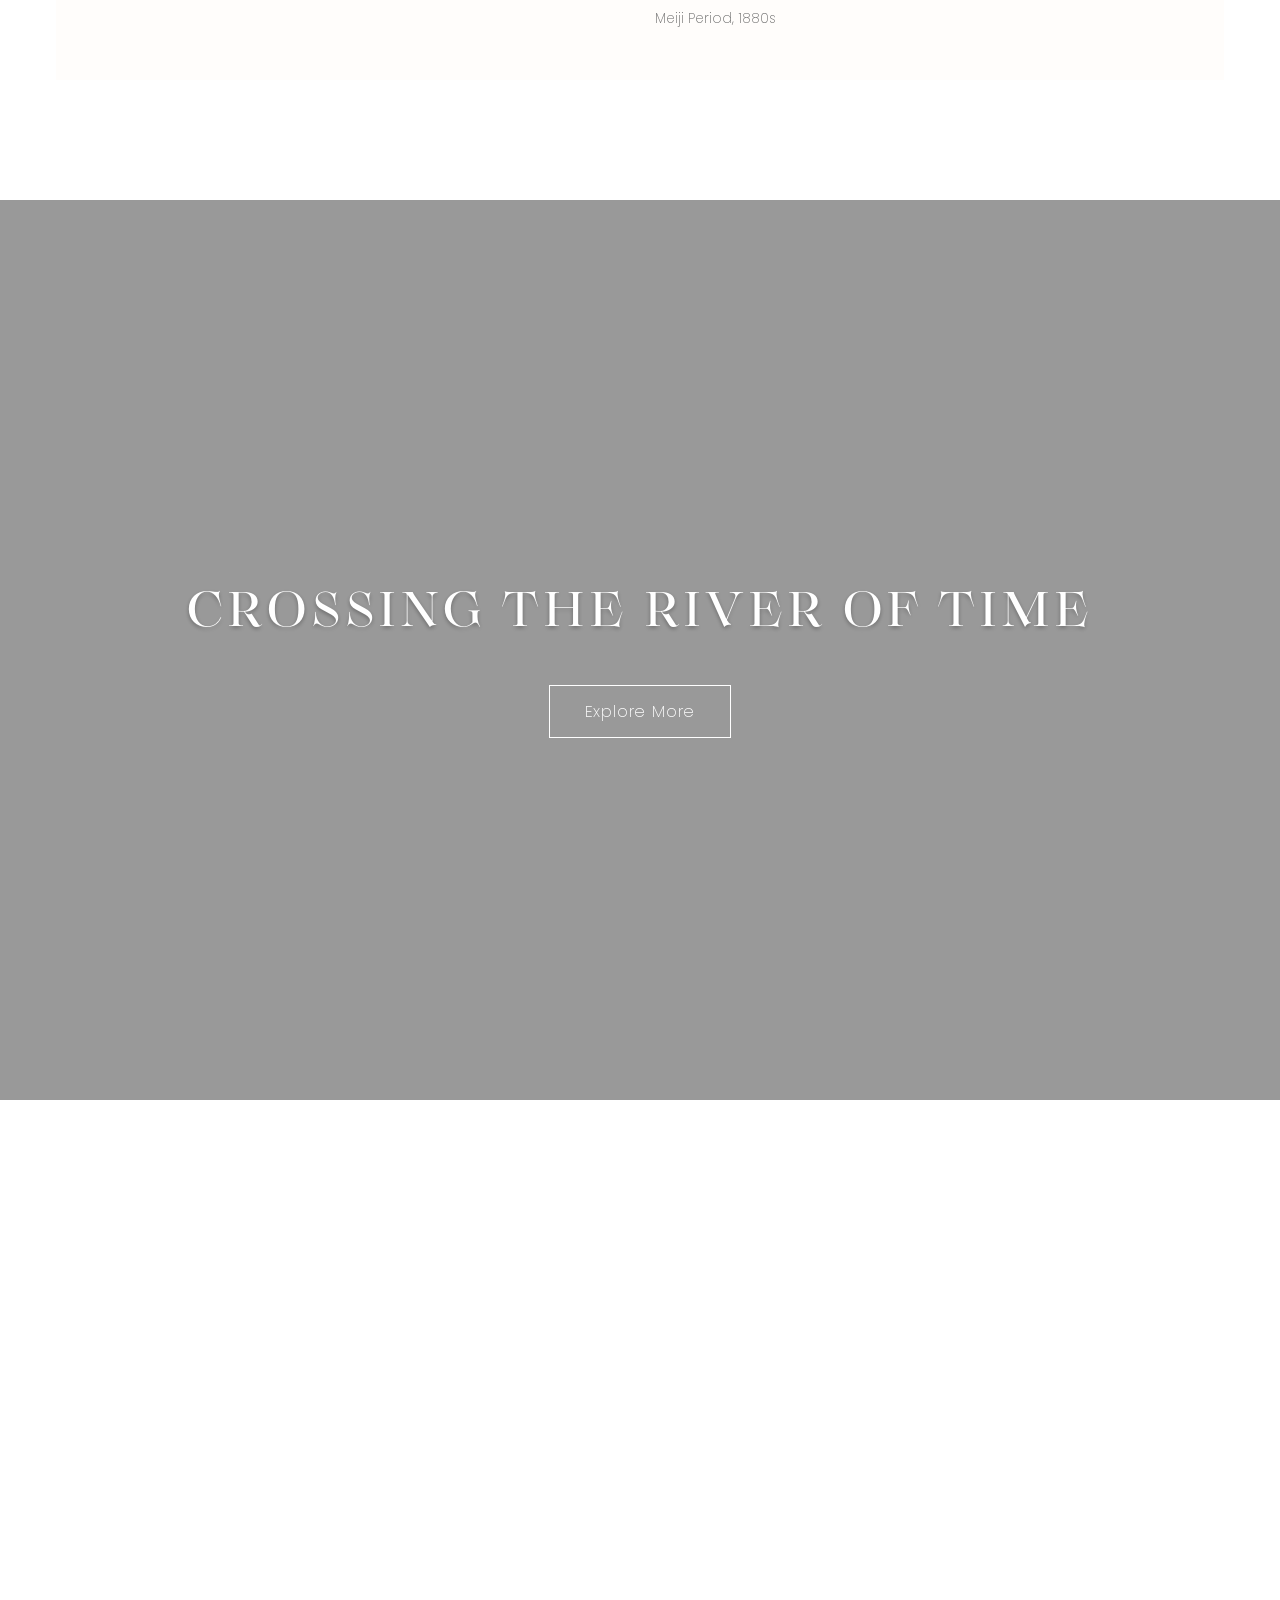
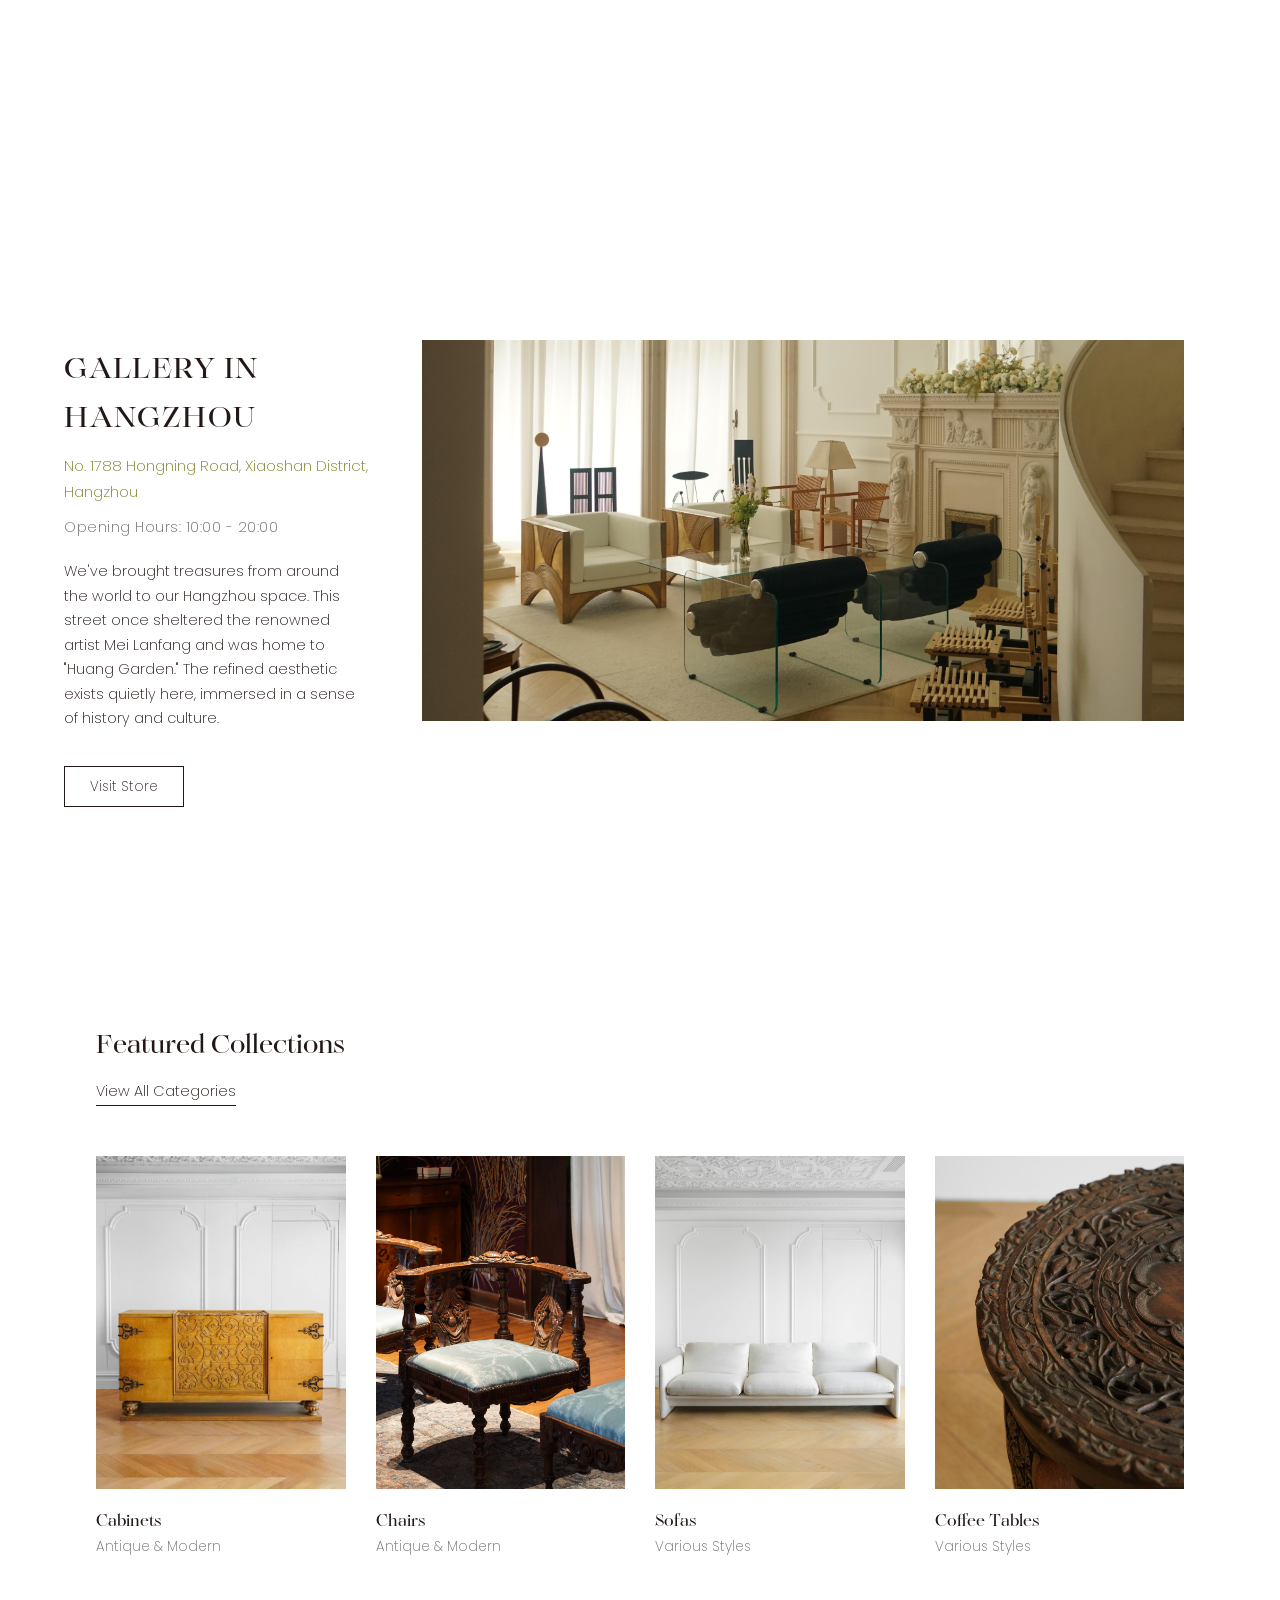
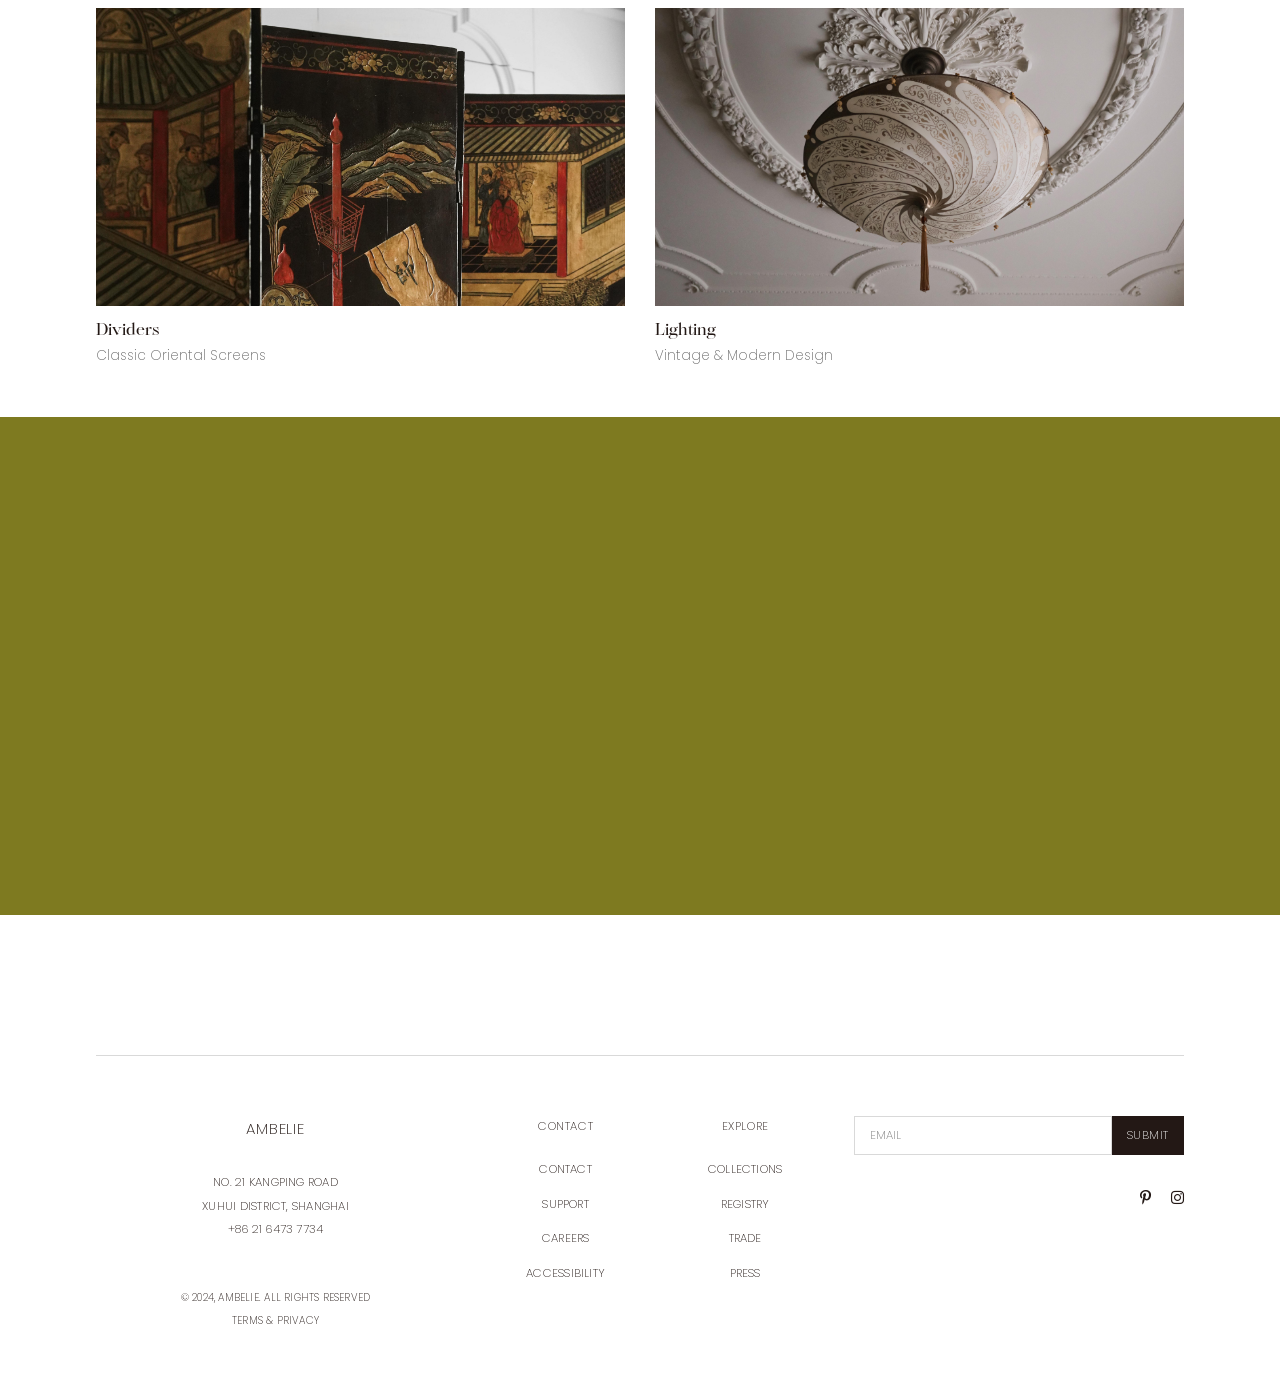
==== commit b6317ec9: "Add files via upload" ====
--- a/index.html
+++ b/index.html
@@ -232,7 +232,7 @@
             <a href="category/all.html" class="view-more-link see-more-link">View All Categories</a>
             <div class="category-showcase-grid">
                 <div class="product-item">
-                    <a href="category/cabinets.html" class="product-link">
+                    <a href="category/dividers.html" class="product-link">
                         <div class="product-image">
                             <img src="assets/images/Cabinets-1.jpg" alt="Cabinets">
                             <img src="assets/images/Cabinets-2.jpg" alt="Cabinets" class="hover-image">
@@ -244,7 +244,7 @@
                     </a>
                 </div>
                 <div class="product-item">
-                    <a href="category/chairs.html" class="product-link">
+                    <a href="category/dividers.html" class="product-link">
                         <div class="product-image">
                             <img src="assets/images/Chairs-1.jpg" alt="Chairs">
                             <img src="assets/images/Chairs-2.jpg" alt="Chairs" class="hover-image">
@@ -256,7 +256,7 @@
                     </a>
                 </div>
                 <div class="product-item">
-                    <a href="category/sofas.html" class="product-link">
+                    <a href="category/dividers.html" class="product-link">
                         <div class="product-image">
                             <img src="assets/images/Sofa-1.jpg" alt="Sofas">
                             <img src="assets/images/Sofa-2.jpg" alt="Sofas" class="hover-image">
@@ -268,7 +268,7 @@
                     </a>
                 </div>
                 <div class="product-item">
-                    <a href="category/coffee-tables.html" class="product-link">
+                    <a href="category/dividers.html" class="product-link">
                         <div class="product-image">
                             <img src="assets/images/Coffee Tables-1.jpg" alt="Coffee Tables">
                             <img src="assets/images/Coffee Tables-2.jpg" alt="Coffee Tables" class="hover-image">
@@ -296,7 +296,7 @@
                     </a>
                 </div>
                 <div class="product-item featured-item">
-                    <a href="category/lighting.html" class="product-link">
+                    <a href="category/dividers.html" class="product-link">
                         <div class="product-image wide-image">
                             <img src="assets/images/Lighting-1.jpg" alt="Lighting">
                             <img src="assets/images/Lighting-2.jpg" alt="Lighting" class="hover-image">
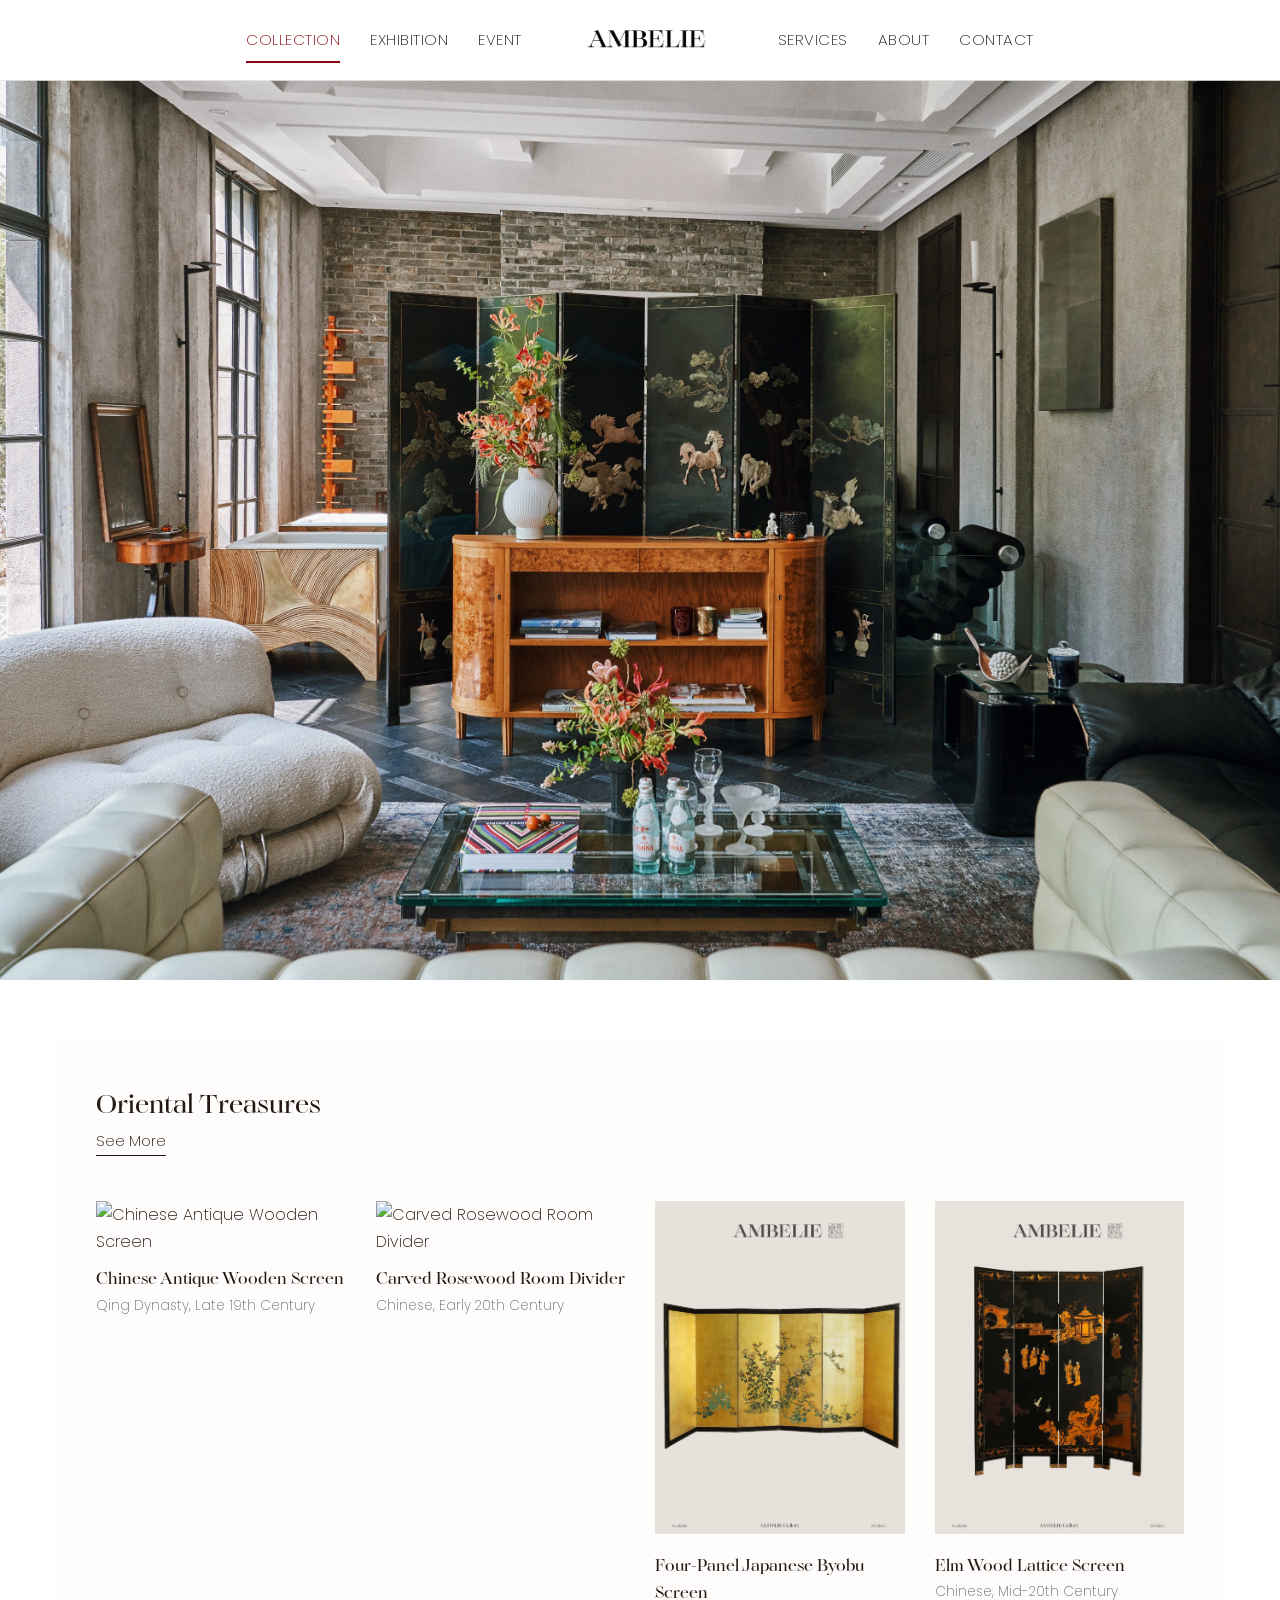
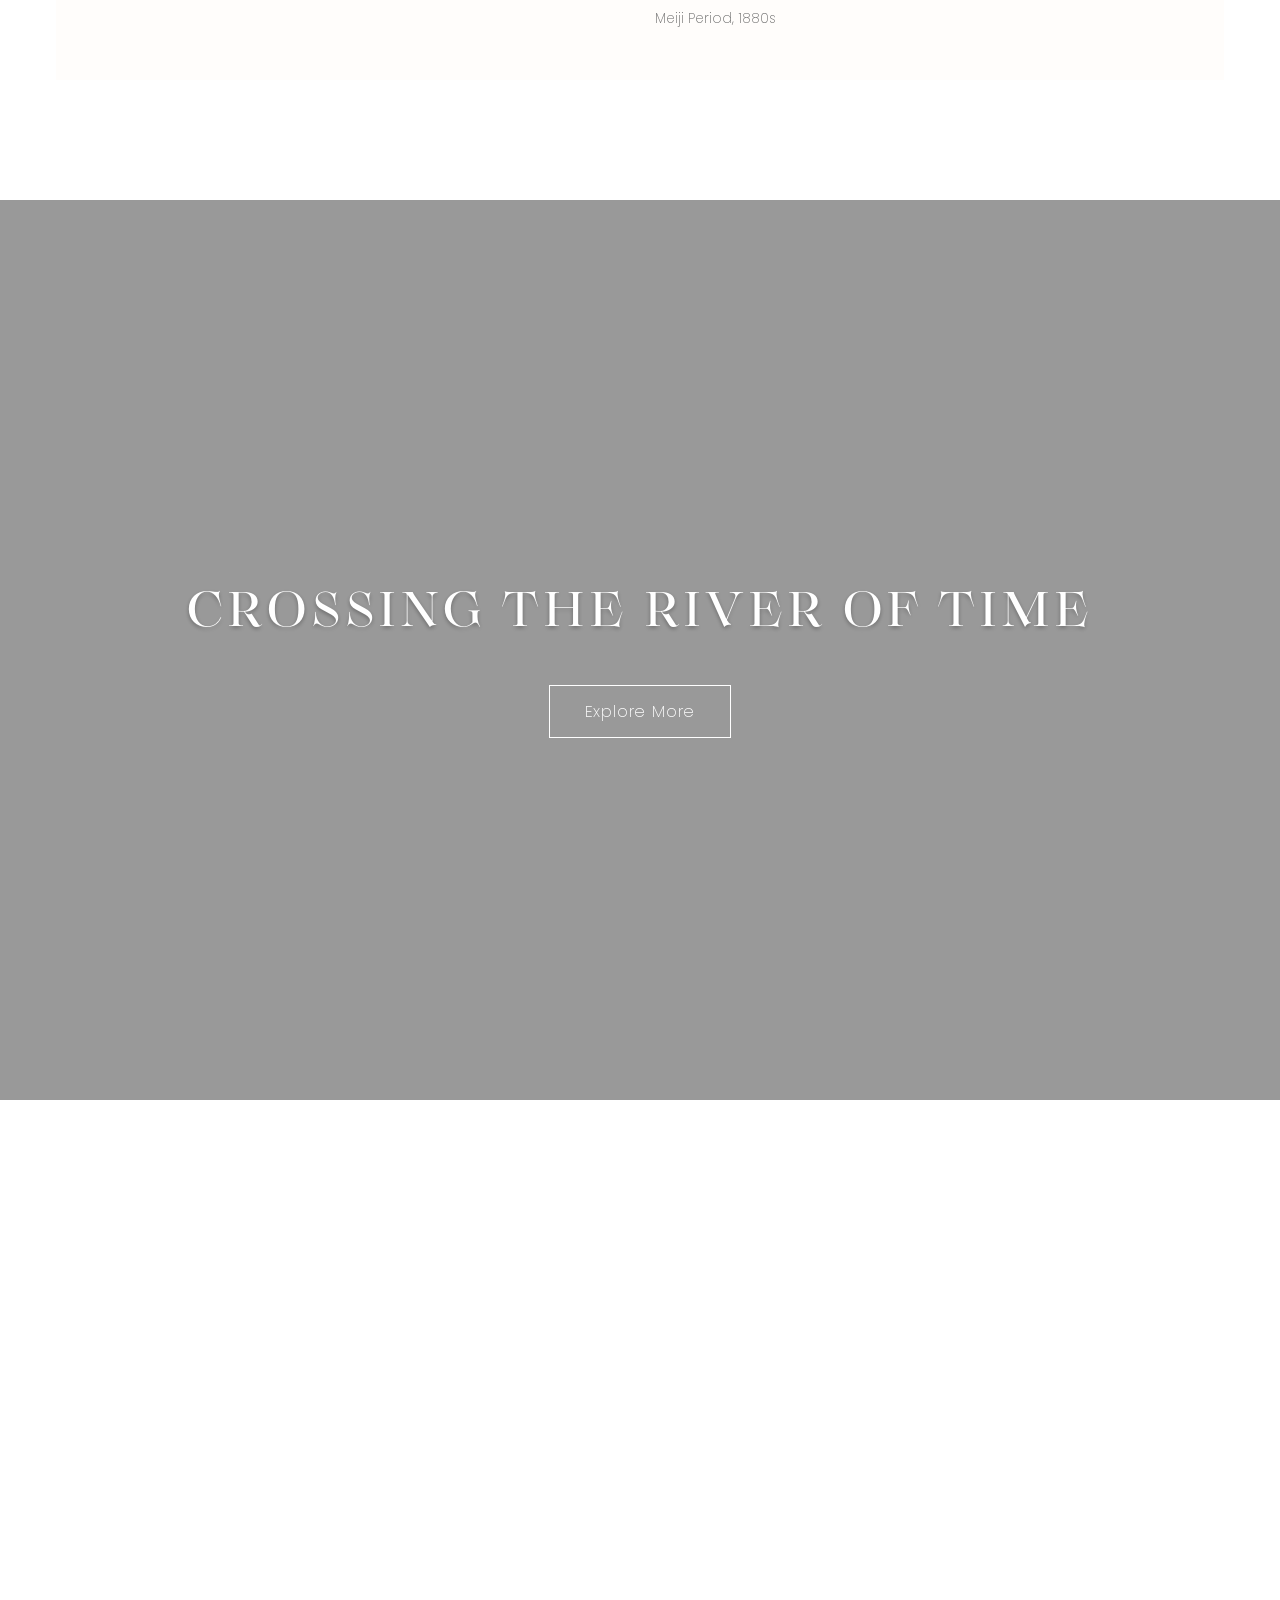
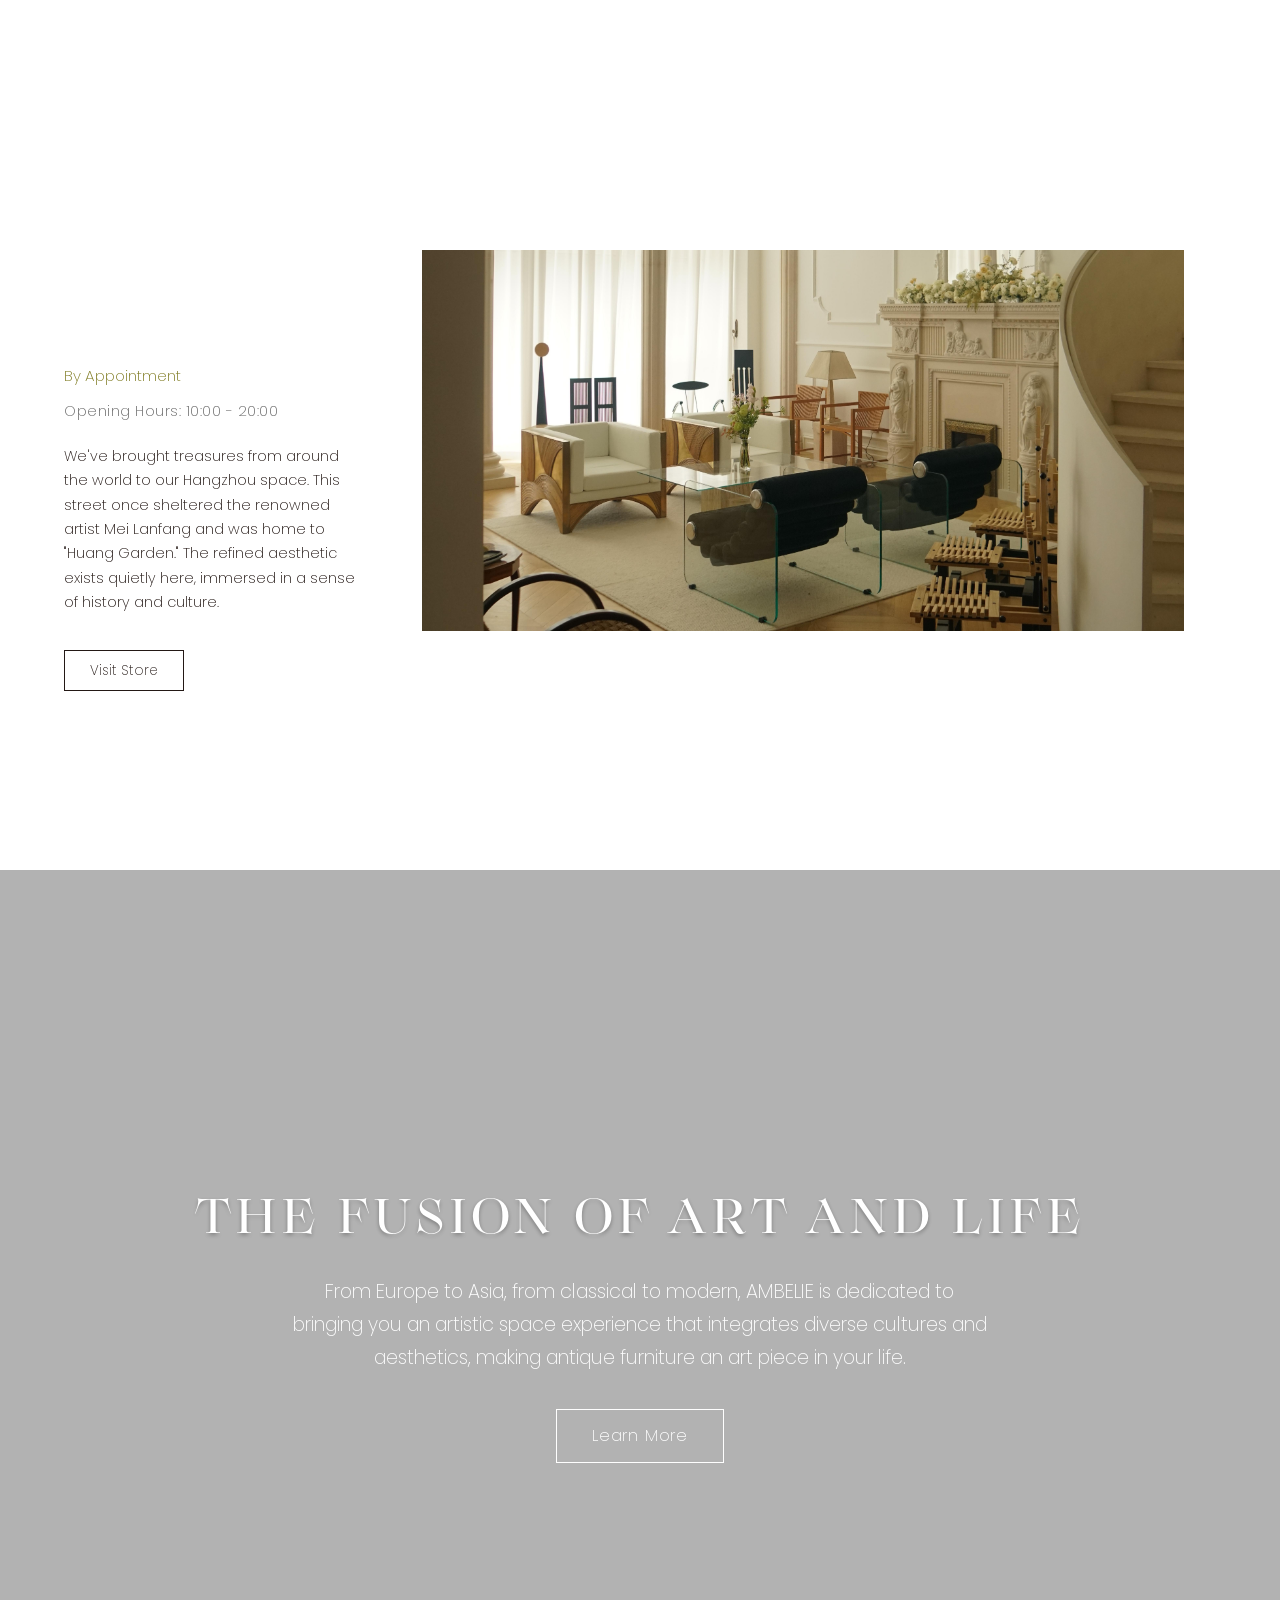
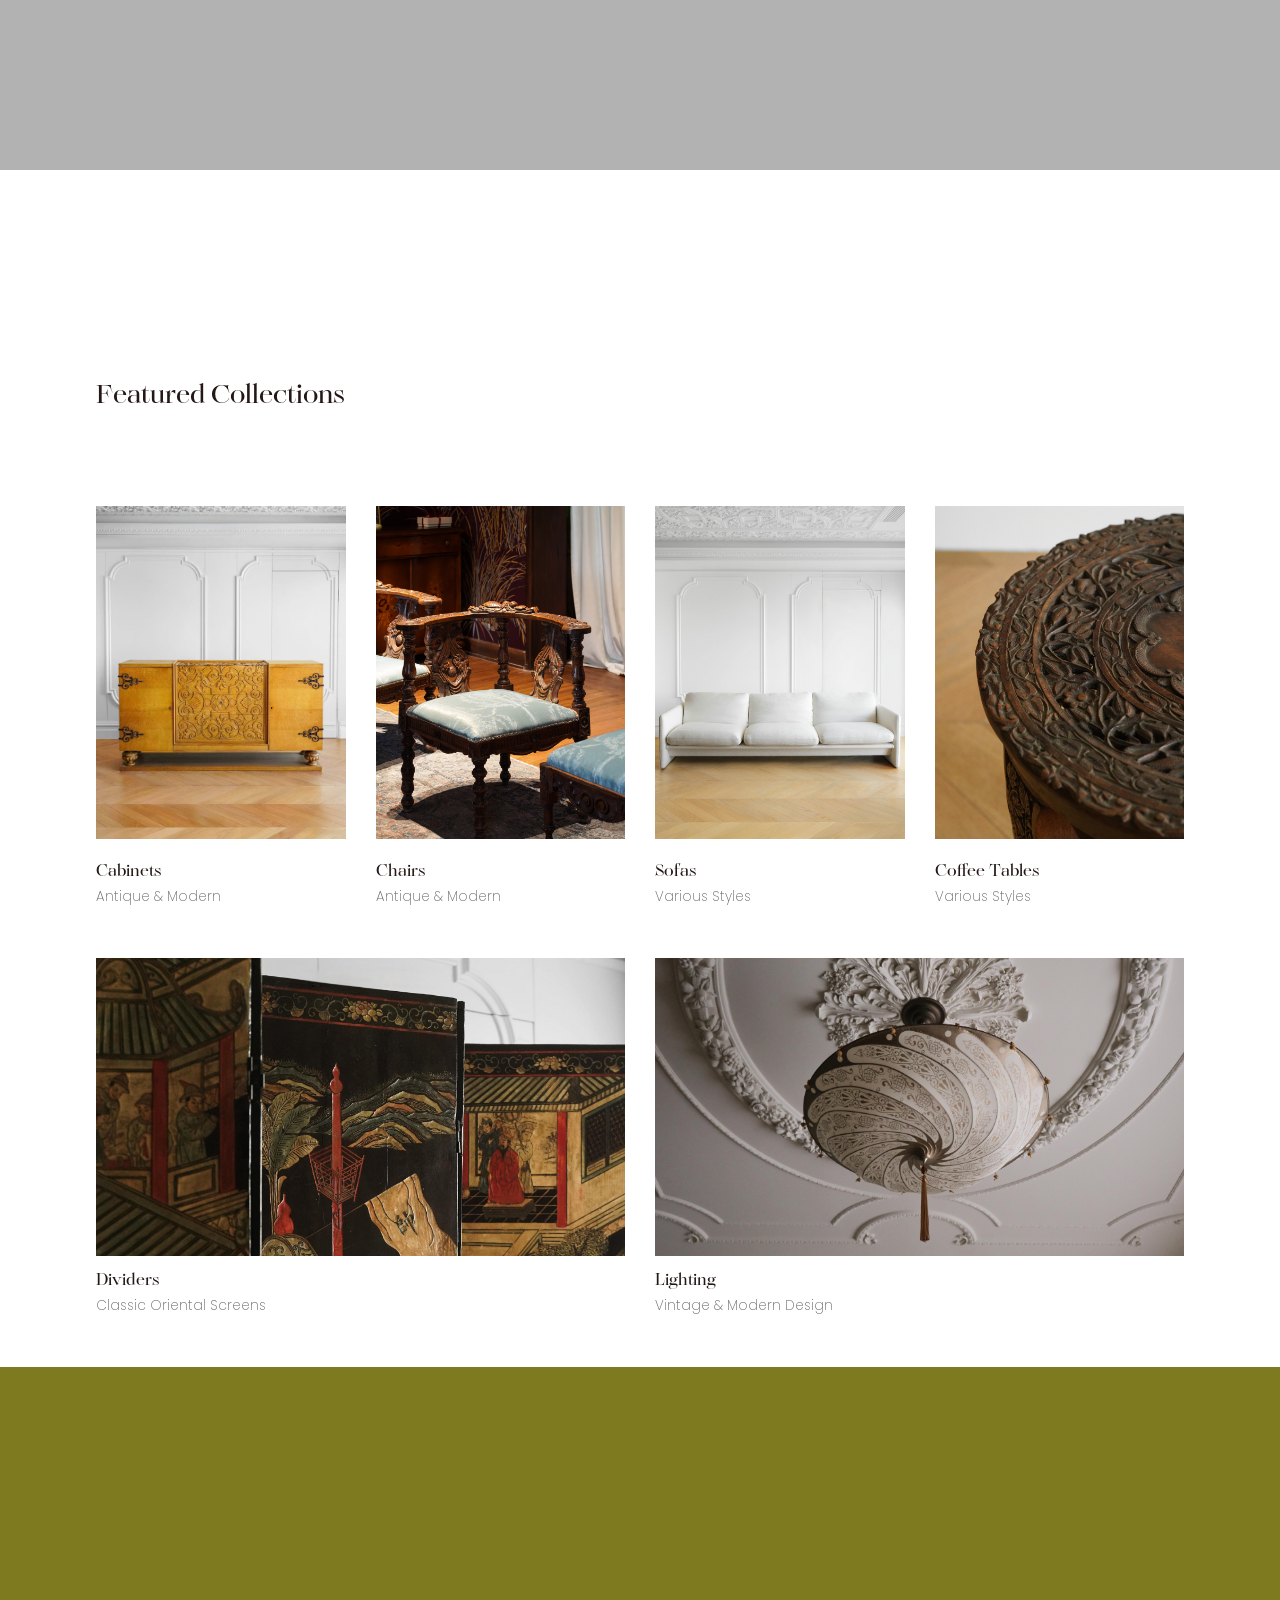
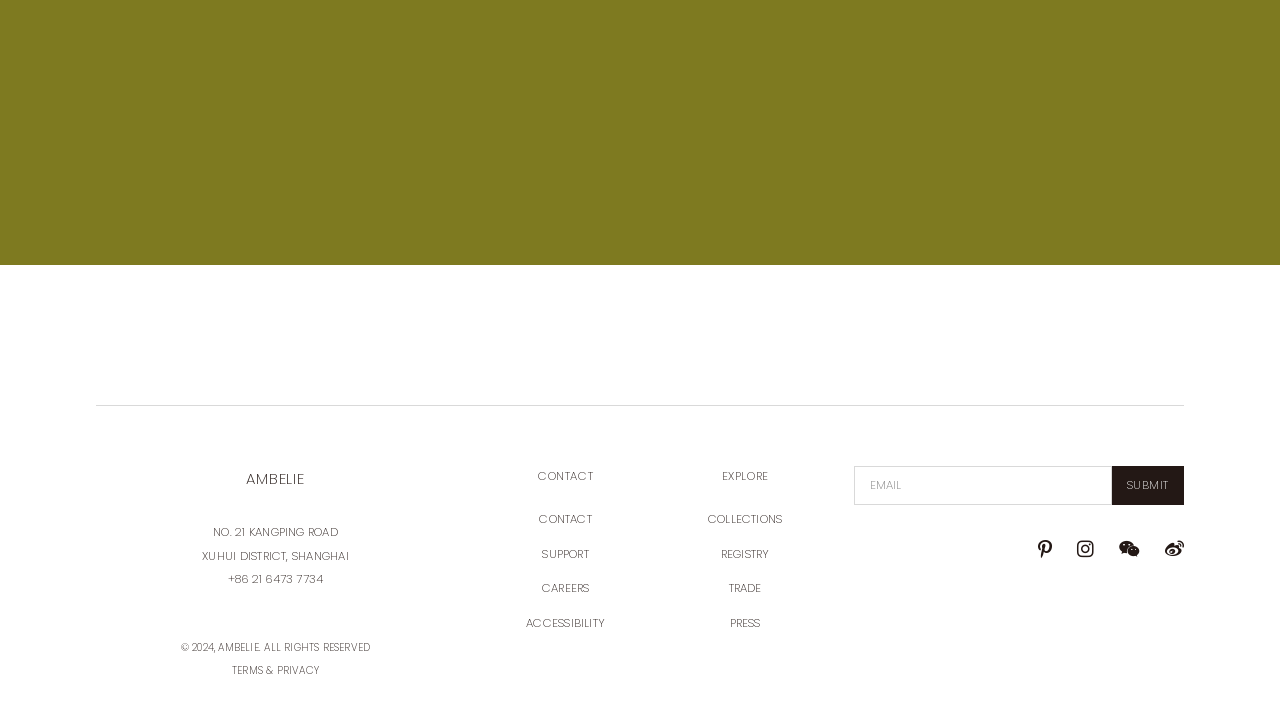
==== commit 6415870e: "Add files via upload" ====
--- a/index.html
+++ b/index.html
@@ -4,7 +4,7 @@
     <meta charset="UTF-8">
     <meta name="viewport" content="width=device-width, initial-scale=1.0">
     <title>Ambelie - Home</title>
-    <link rel="stylesheet" href="css/style.css?v=1.1.0">
+    <link rel="stylesheet" href="css/style.css?v=1.1.2">
     <link rel="stylesheet" href="https://cdnjs.cloudflare.com/ajax/libs/font-awesome/6.4.0/css/all.min.css">
 </head>
 <body>
@@ -24,7 +24,7 @@
         </nav>
         
         <div class="logo">
-            <a href="/"><img src="assets/vi/Ambelie_VI_Logos.png" alt="Ambelie Logo"></a>
+            <a href="index.html"><img src="assets/vi/Ambelie_VI_Logos.png" alt="Ambelie Logo"></a>
         </div>
         
         <nav class="main-navigation right-navigation">
@@ -122,7 +122,7 @@
         <!-- 新品上线区域 - 参考图样式 -->
         <section class="new-arrivals-section">
             <div class="new-arrivals-header">
-                <h2 class="section-heading">Shop New Arrivals</h2>
+                <h2 class="section-heading">Oriental Treasures</h2>
             </div>
             <a href="category/dividers.html" class="view-more-link see-more-link">See More</a>
             <div class="new-arrivals-grid">
@@ -196,7 +196,7 @@
                 </div>
                 <div class="exhibition-content">
                     <div class="exhibition-text">
-                        <h2 class="exhibition-title">GALLERY IN SHANGHAI</h2>
+                        <h2 class="exhibition-title">AMBELIE SHANGHAI</h2>
                         <p class="store-address">No. 21 Kangping Road, Xuhui District, Shanghai</p>
                         <p class="exhibition-date">Opening Hours: 10:00 - 20:00</p>
                         <p class="exhibition-description">AMBELIE has returned to Shanghai, nestled in a serene garden villa at Kangping Road. Our treasured collection has found its roots in this three-story garden house built in 1945, surrounded by swaying shadows and lush greenery.</p>
@@ -214,12 +214,28 @@
                 </div>
                 <div class="exhibition-content">
                     <div class="exhibition-text">
-                        <h2 class="exhibition-title">GALLERY IN HANGZHOU</h2>
-                        <p class="store-address">No. 1788 Hongning Road, Xiaoshan District, Hangzhou</p>
+                        <h2 class="exhibition-title">AMBELIE HANGZHOU</h2>
+                        <p class="store-address">By Appointment</p>
                         <p class="exhibition-date">Opening Hours: 10:00 - 20:00</p>
                         <p class="exhibition-description">We've brought treasures from around the world to our Hangzhou space. This street once sheltered the renowned artist Mei Lanfang and was home to "Huang Garden." The refined aesthetic exists quietly here, immersed in a sense of history and culture.</p>
                         <a href="reservation.html" class="view-more-link">Visit Store</a>
                     </div>
+                </div>
+            </div>
+        </section>
+
+        <!-- Video Background Section -->
+        <section class="video-background-section">
+            <video class="video-background" autoplay loop muted playsinline>
+                <source src="assets/video/WeChat_20250519180532.mp4" type="video/mp4">
+                <!-- Fallback text if video cannot be loaded -->
+                Your browser does not support the video tag.
+            </video>
+            <div class="video-overlay">
+                <div class="video-content">
+                    <h2 class="video-title">THE FUSION OF ART AND LIFE</h2>
+                    <p class="video-description">From Europe to Asia, from classical to modern, AMBELIE is dedicated to bringing you an artistic space experience that integrates diverse cultures and aesthetics, making antique furniture an art piece in your life.</p>
+                    <a href="about.html" class="video-button">Learn More</a>
                 </div>
             </div>
         </section>
@@ -375,6 +391,8 @@
                 <div class="footer-social">
                     <a href="#" aria-label="Pinterest"><i class="fab fa-pinterest-p"></i></a>
                     <a href="#" aria-label="Instagram"><i class="fab fa-instagram"></i></a>
+                    <a href="#" aria-label="WeChat" title="请扫描二维码关注我们"><i class="fab fa-weixin"></i></a>
+                    <a href="#" aria-label="Weibo"><i class="fab fa-weibo"></i></a>
                 </div>
             </div>
         </div>
--- a/css/style.css
+++ b/css/style.css
@@ -1845,7 +1845,7 @@
 .exhibitions-asymmetric {
     width: 100%;
     max-width: 100%; /* 改为100%，让图片与屏幕左侧对齐 */
-    margin: 100px 0 30px; /* 添加30px的下边距，减少与下方区域的间距 */
+    margin: -10px 0 40px; /* 修改顶部边距，让Current部分下移 */
     padding: 0; /* 移除所有内边距 */
     box-sizing: border-box;
 }
@@ -1854,6 +1854,9 @@
     display: flex;
     margin-bottom: 50px; /* 调整为适中的间距 */
     height: 480px; /* 调整为适当的高度，避免内容过于拥挤 */
+    max-width: 85%; /* 设置最大宽度 */
+    margin-left: 7.5%; /* 左侧边距，确保对齐 */
+    margin-right: 7.5%; /* 右侧边距 */
 }
 
 /* u7b2cu4e00u884cu5e03u5c40 - u5de6u5927u56feu53f3u6587u5b57 */
@@ -2032,7 +2035,7 @@
 .exhibitions-asymmetric {
     width: 100%;
     max-width: 100%; /* 改为100%，让图片与屏幕左侧对齐 */
-    margin: 80px 0 40px; /* 调整为适中的间距，避免过于拥挤 */
+    margin: -10px 0 40px; /* 修改顶部边距，让Current部分下移 */
     padding: 0; /* 移除所有内边距 */
     box-sizing: border-box;
 }
@@ -2129,7 +2132,7 @@
 
 .new-arrivals-header h2 {
     font-family: var(--font-heading);
-    font-size: 1.6em; /* 减小字号使其更精致 */
+    font-size: 1.6em; /* 恢复原来的字号 */
     font-weight: 400;
     color: var(--brand-black);
     margin: 0;
@@ -2264,16 +2267,19 @@
     padding-right: 0; /* 移除右内边距 */
 }
 
-/* 第二行：杭州店 - 左文右图，文字与图片左对齐 */
-.store-locations .second-row {
+/* 第二行：杭州店和展览 - 左文右图，文字与图片左对齐 */
+.store-locations .second-row,
+.exhibitions-asymmetric .second-row {
     flex-direction: row-reverse; /* 反向排列 */
 }
 
-.store-locations .second-row .exhibition-main-image {
+.store-locations .second-row .exhibition-main-image,
+.exhibitions-asymmetric .second-row .exhibition-main-image {
     flex: 0 0 70%; /* 增加图片区域宽度 */
 }
 
-.store-locations .second-row .exhibition-content {
+.store-locations .second-row .exhibition-content,
+.exhibitions-asymmetric .second-row .exhibition-content {
     flex: 0 0 30%; /* 减少文字区域宽度 */
     padding-right: 30px; /* 减少右内边距 */
     padding-left: 0; /* 移除左内边距 */
@@ -2281,33 +2287,59 @@
     left: 3.5%; /* 向左移动文字区域 */
 }
 
-.store-locations .exhibition-title {
-    font-size: 1.8em; /* 减小标题字号 */
+/* 使展览页与首页门店展示区样式一致 */
+.store-locations .exhibition-title,
+.exhibitions-asymmetric .exhibition-title {
+    font-size: 1.8em;
     margin-bottom: 15px;
-    letter-spacing: 0.05em; /* 增加字母间距，更精致 */
+    letter-spacing: 0.05em;
     font-weight: 400;
 }
 
-.store-locations .store-address {
-    font-size: 0.95em; /* 减小地址字号 */
+.store-locations .store-address,
+.exhibitions-asymmetric .store-address {
+    font-size: 0.95em;
     font-family: var(--font-body);
     font-weight: 500;
     margin-bottom: 10px;
     color: var(--brand-green);
 }
 
-.store-locations .exhibition-date {
-    font-size: 0.9em; /* 减小时间字号 */
+.store-locations .exhibition-date,
+.exhibitions-asymmetric .exhibition-date {
+    font-size: 0.9em;
     font-weight: 400;
     margin-bottom: 20px;
     color: #666;
 }
 
-.store-locations .exhibition-description {
-    font-size: 0.9em; /* 减小描述字号 */
+.store-locations .exhibition-description,
+.exhibitions-asymmetric .exhibition-description {
+    font-size: 0.9em;
     line-height: 1.7;
     margin-bottom: 25px;
-    max-width: 90%; /* 限制文字宽度 */
+    max-width: 90%;
+}
+
+.store-locations .view-more-link,
+.exhibitions-asymmetric .view-more-link {
+    display: inline-block;
+    padding: 8px 25px;
+    border: 1px solid var(--brand-black);
+    background-color: transparent;
+    color: var(--brand-black);
+    font-family: var(--font-body);
+    font-size: 0.85em;
+    text-decoration: none;
+    transition: all 0.3s ease;
+    margin-top: 10px;
+}
+
+.store-locations .view-more-link:hover,
+.exhibitions-asymmetric .view-more-link:hover {
+    background-color: var(--brand-black);
+    color: white;
+    border-color: var(--brand-black);
 }
 
 /* 调整图片容器样式，确保图片完整显示 */
@@ -2722,17 +2754,22 @@
 
 .footer-social {
     display: flex;
-    gap: 20px;
+    gap: 25px; /* 增加图标之间的间距 */
+    margin-top: 5px; /* 添加顶部边距 */
 }
 
 .footer-social a {
     color: var(--brand-black);
-    font-size: 1.1em;
-    transition: color 0.3s ease;
+    font-size: 1.4em; /* 增加图标尺寸 */
+    transition: color 0.3s ease, transform 0.3s ease; /* 添加变换过渡效果 */
+    display: flex; /* 使用flex布局使图标居中 */
+    align-items: center; /* 垂直居中 */
+    justify-content: center; /* 水平居中 */
 }
 
 .footer-social a:hover {
     color: var(--brand-red);
+    transform: scale(1.15); /* 悬停时图标略微放大 */
 }
 
 /* 页脚响应式样式 */
@@ -2763,4 +2800,405 @@
     .footer-links-group {
         margin-bottom: 30px;
     }
+}
+
+/* 展览页面样式 */
+.page-header {
+    padding: 45px 0 5px; /* 减少顶部内边距，将标题向上移动 */
+    text-align: left; /* 改为左对齐 */
+    background-color: var(--background-light);
+    max-width: 85%; /* 添加最大宽度 */
+    margin-left: 7.5%; /* 改为左对齐，不居中 */
+    margin-right: auto;
+    padding-left: 0; /* 移除左侧内边距 */
+}
+
+.page-title {
+    font-family: var(--font-heading);
+    font-size: 2em; /* 减小字号 */
+    font-weight: normal;
+    color: var(--brand-black);
+    letter-spacing: 2px;
+    margin-bottom: 0; /* 移除底部边距 */
+    text-align: left; /* 确保左对齐 */
+}
+
+/* Current展览部分的样式调整 */
+.exhibitions-asymmetric {
+    width: 100%;
+    max-width: 100%; /* 改为100%，让图片与屏幕左侧对齐 */
+    margin: -10px 0 40px; /* 修改顶部边距，让Current部分下移 */
+    padding: 0; /* 移除所有内边距 */
+    box-sizing: border-box;
+}
+
+.section-container {
+    position: relative;
+    width: 100%;
+    margin-bottom: 25px; /* 减少底部边距 */
+    max-width: 85%; /* 设置容器宽度 */
+    margin-left: 7.5%; /* 左侧边距，确保与图片左边缘对齐 */
+    margin-right: auto;
+    padding-right: 0; /* 移除右侧内边距 */
+}
+
+.exhibitions-asymmetric .section-heading {
+    text-align: left; /* 改为左对齐 */
+    margin-bottom: 30px; /* 减少底部边距 */
+    font-family: var(--font-body);
+    font-weight: 300;
+    font-size: 1.2em;
+    letter-spacing: 2px;
+    position: relative; /* 为添加线条做准备 */
+    display: inline-block; /* 使宽度适应内容 */
+    padding-right: 30px; /* 为右侧线条留出空间 */
+}
+
+/* 添加CURRENT右侧的细线 */
+.exhibitions-asymmetric .section-heading::after {
+    content: "";
+    position: absolute;
+    top: 50%;
+    left: calc(100% + 20px); /* 从标题文本右侧开始 */
+    width: calc(85vw - 100% - 40px); /* 计算剩余宽度减去边距 */
+    height: 0.4px; /* 减小线条高度，使其更细 */
+    background-color: rgba(0, 0, 0, 0.3); /* 调整颜色，使其更淡 */
+    transform: translateY(-50%);
+}
+
+/* Past展览部分的样式调整 */
+.past-exhibitions-section {
+    margin-top: 120px; /* 增加顶部边距，向下移动 */
+    padding-top: 0; /* 减少顶部内边距 */
+    border-top: none; /* 移除上边框，消除多余细线 */
+    margin-left: 7.5%; /* 左侧边距，确保与图片左边缘对齐 */
+    margin-right: 7.5%;
+    background-color: transparent; /* 取消淡黄色背景 */
+    padding: 0; /* 移除内边距 */
+}
+
+/* 确保past部分的图片比例适中 */
+.past-exhibitions-section .product-image img {
+    width: 100%;
+    height: auto;
+    aspect-ratio: 1/1; /* 方形图片 */
+    object-fit: cover;
+    transition: transform 0.4s ease;
+}
+
+/* 确保产品信息与图片间隔合适 */
+.past-exhibitions-section .product-info {
+    padding: 0;
+    margin-top: -5px; /* 使用负的外边距而不是负的内边距 */
+    text-align: left;
+}
+
+.past-exhibitions-section .product-title {
+    font-size: 1em;
+    margin-bottom: 5px;
+    font-weight: 400;
+    letter-spacing: 0.02em;
+}
+
+.past-exhibitions-section .product-period {
+    font-size: 0.85em;
+    color: var(--brand-green);
+    margin-bottom: 5px;
+}
+
+.past-exhibitions-section .exhibition-date {
+    font-size: 0.85em;
+    color: #666;
+    margin-top: 5px;
+}
+
+/* 添加新的标题容器，与Current部分保持一致 */
+.past-exhibitions-section .section-container {
+    position: relative;
+    width: 100%;
+    margin-bottom: 25px; /* 减少底部边距 */
+    max-width: 100%; /* 设置容器宽度 */
+    margin-left: 0; /* 左侧边距 */
+    margin-right: auto;
+    padding-right: 0; /* 移除右侧内边距 */
+}
+
+.past-exhibitions-section .section-heading {
+    text-align: left; /* 改为左对齐 */
+    margin-bottom: 30px; /* 减少底部边距 */
+    font-family: var(--font-body);
+    font-weight: 300;
+    font-size: 1.2em;
+    letter-spacing: 2px;
+    position: relative; /* 为添加线条做准备 */
+    display: inline-block; /* 使宽度适应内容 */
+    padding-right: 30px; /* 为右侧线条留出空间 */
+}
+
+/* 添加PAST右侧的细线，与CURRENT风格保持一致 */
+.past-exhibitions-section .section-heading::after {
+    content: "";
+    position: absolute;
+    top: 50%;
+    left: calc(100% + 20px); /* 从标题文本右侧开始 */
+    width: calc(85vw - 100% - 40px); /* 计算剩余宽度减去边距 */
+    height: 0.4px; /* 减小线条高度，使其更细 */
+    background-color: rgba(0, 0, 0, 0.3); /* 调整颜色，使其更淡 */
+    transform: translateY(-50%);
+}
+
+/* 调整网格布局，显示4个一排 */
+.past-exhibitions-section .new-arrivals-grid {
+    display: grid;
+    grid-template-columns: repeat(4, 1fr); /* 4列布局 */
+    gap: 30px;
+    margin-top: 20px;
+}
+
+/* Past部分的悬停效果 */
+.past-exhibitions-section .product-item {
+    transition: transform 0.3s ease;
+}
+
+.past-exhibitions-section .product-item:hover {
+    transform: translateY(-5px);
+}
+
+.past-exhibitions-section .product-image {
+    overflow: hidden;
+    position: relative;
+}
+
+.past-exhibitions-section .product-link:hover .product-image img {
+    transform: scale(1.05);
+}
+
+.past-exhibitions-section .product-link:hover .product-title {
+    color: var(--brand-red);
+}
+
+/* 确保响应式布局 */
+@media (max-width: 1200px) {
+    .past-exhibitions-section .new-arrivals-grid {
+        grid-template-columns: repeat(3, 1fr); /* 宽度变小时改为3列 */
+    }
+}
+
+@media (max-width: 768px) {
+    .past-exhibitions-section .new-arrivals-grid {
+        grid-template-columns: repeat(2, 1fr); /* 平板尺寸改为2列 */
+    }
+    
+    .page-header {
+        padding: 100px 0 40px;
+    }
+    
+    .page-title {
+        font-size: 2.2em;
+    }
+    
+    .past-exhibitions-section {
+        margin-top: 60px;
+    }
+}
+
+@media (max-width: 480px) {
+    .past-exhibitions-section .new-arrivals-grid {
+        grid-template-columns: 1fr; /* 手机尺寸改为单列 */
+    }
+    
+    .page-header {
+        padding: 80px 0 30px;
+    }
+    
+    .page-title {
+        font-size: 1.8em;
+    }
+}
+
+/* Past部分的产品项目添加动画效果 */
+.past-exhibitions-section .product-item {
+    transition: transform 0.3s ease;
+    opacity: 0;
+    transform: translateY(30px);
+    transition: opacity 0.8s cubic-bezier(0.19, 1, 0.22, 1), 
+                transform 0.8s cubic-bezier(0.19, 1, 0.22, 1);
+}
+
+.past-exhibitions-section .product-item.animated {
+    opacity: 1;
+    transform: translateY(0);
+}
+
+/* 为产品项目添加不同的动画延迟，创造错落感 */
+.past-exhibitions-section .product-item:nth-child(1) { transition-delay: 0.05s; }
+.past-exhibitions-section .product-item:nth-child(2) { transition-delay: 0.1s; }
+.past-exhibitions-section .product-item:nth-child(3) { transition-delay: 0.15s; }
+.past-exhibitions-section .product-item:nth-child(4) { transition-delay: 0.2s; }
+.past-exhibitions-section .product-item:nth-child(5) { transition-delay: 0.25s; }
+.past-exhibitions-section .product-item:nth-child(6) { transition-delay: 0.3s; }
+.past-exhibitions-section .product-item:nth-child(7) { transition-delay: 0.35s; }
+.past-exhibitions-section .product-item:nth-child(8) { transition-delay: 0.4s; }
+
+/* 产品标题、期间和日期的动画效果 */
+.past-exhibitions-section .product-title,
+.past-exhibitions-section .product-period,
+.past-exhibitions-section .exhibition-date {
+    opacity: 0;
+    transform: translateY(10px); /* 减小位移幅度，避免影响布局 */
+    transition: opacity 0.8s cubic-bezier(0.19, 1, 0.22, 1), 
+                transform 0.8s cubic-bezier(0.19, 1, 0.22, 1);
+    margin-top: 0; /* 确保没有额外的边距 */
+    margin-bottom: 3px; /* 减小元素之间的间距 */
+}
+
+.past-exhibitions-section .product-title.animated,
+.past-exhibitions-section .product-period.animated,
+.past-exhibitions-section .exhibition-date.animated {
+    opacity: 1;
+    transform: translateY(0);
+}
+
+/* 为产品信息添加不同的动画延迟 */
+.past-exhibitions-section .product-title { transition-delay: 0.1s; }
+.past-exhibitions-section .product-period { transition-delay: 0.15s; }
+.past-exhibitions-section .exhibition-date { transition-delay: 0.2s; }
+
+/* 确保产品标题的样式 */
+.past-exhibitions-section .product-title {
+    font-size: 1em;
+    margin-bottom: 3px;
+    margin-top: 0;
+    font-weight: 400;
+    letter-spacing: 0.02em;
+}
+
+/* 确保产品期间的样式 */
+.past-exhibitions-section .product-period {
+    font-size: 0.85em;
+    color: var(--brand-green);
+    margin-bottom: 3px;
+    margin-top: 0;
+}
+
+/* 确保展览日期的样式 */
+.past-exhibitions-section .exhibition-date {
+    font-size: 0.85em;
+    color: #666;
+    margin-top: 2px;
+    margin-bottom: 0;
+}
+
+/* 视频背景区域样式 */
+.video-background-section {
+    width: 100%;
+    height: 100vh; /* 全屏高度 */
+    position: relative;
+    overflow: hidden;
+    margin: 80px 0; /* 上下边距 */
+}
+
+.video-background {
+    position: absolute;
+    top: 0;
+    left: 0;
+    width: 100%;
+    height: 100%;
+    object-fit: cover; /* 视频覆盖整个区域 */
+    z-index: 1;
+}
+
+.video-overlay {
+    position: absolute;
+    top: 0;
+    left: 0;
+    width: 100%;
+    height: 100%;
+    background-color: rgba(0, 0, 0, 0.3); /* 半透明黑色遮罩 */
+    display: flex;
+    flex-direction: column;
+    justify-content: center;
+    align-items: center;
+    text-align: center;
+    color: white;
+    z-index: 2;
+}
+
+.video-content {
+    max-width: 80%;
+}
+
+.video-title {
+    font-family: var(--font-heading);
+    font-size: 3rem;
+    font-weight: 400;
+    letter-spacing: 0.12em;
+    margin-bottom: 25px;
+    text-shadow: 0 2px 4px rgba(0, 0, 0, 0.3);
+}
+
+.video-description {
+    font-size: 1.2rem;
+    line-height: 1.7;
+    margin-bottom: 35px;
+    max-width: 700px;
+    margin-left: auto;
+    margin-right: auto;
+}
+
+.video-button {
+    display: inline-block;
+    padding: 12px 35px;
+    background-color: transparent;
+    color: white;
+    border: 1px solid white;
+    font-family: var(--font-body);
+    font-size: 1rem;
+    letter-spacing: 0.05em;
+    text-decoration: none;
+    transition: all 0.3s ease;
+    position: relative;
+    overflow: hidden;
+    z-index: 1;
+}
+
+.video-button::before {
+    content: '';
+    position: absolute;
+    top: 0;
+    left: 0;
+    width: 0;
+    height: 100%;
+    background-color: white;
+    transition: width 0.3s ease;
+    z-index: -1;
+}
+
+.video-button:hover {
+    color: black;
+}
+
+.video-button:hover::before {
+    width: 100%;
+}
+
+@media (max-width: 768px) {
+    .video-title {
+        font-size: 2.2rem;
+    }
+    
+    .video-description {
+        font-size: 1rem;
+    }
+}
+
+@media (max-width: 480px) {
+    .video-title {
+        font-size: 1.8rem;
+    }
+    
+    .video-button {
+        padding: 10px 25px;
+        font-size: 0.9rem;
+    }
 }
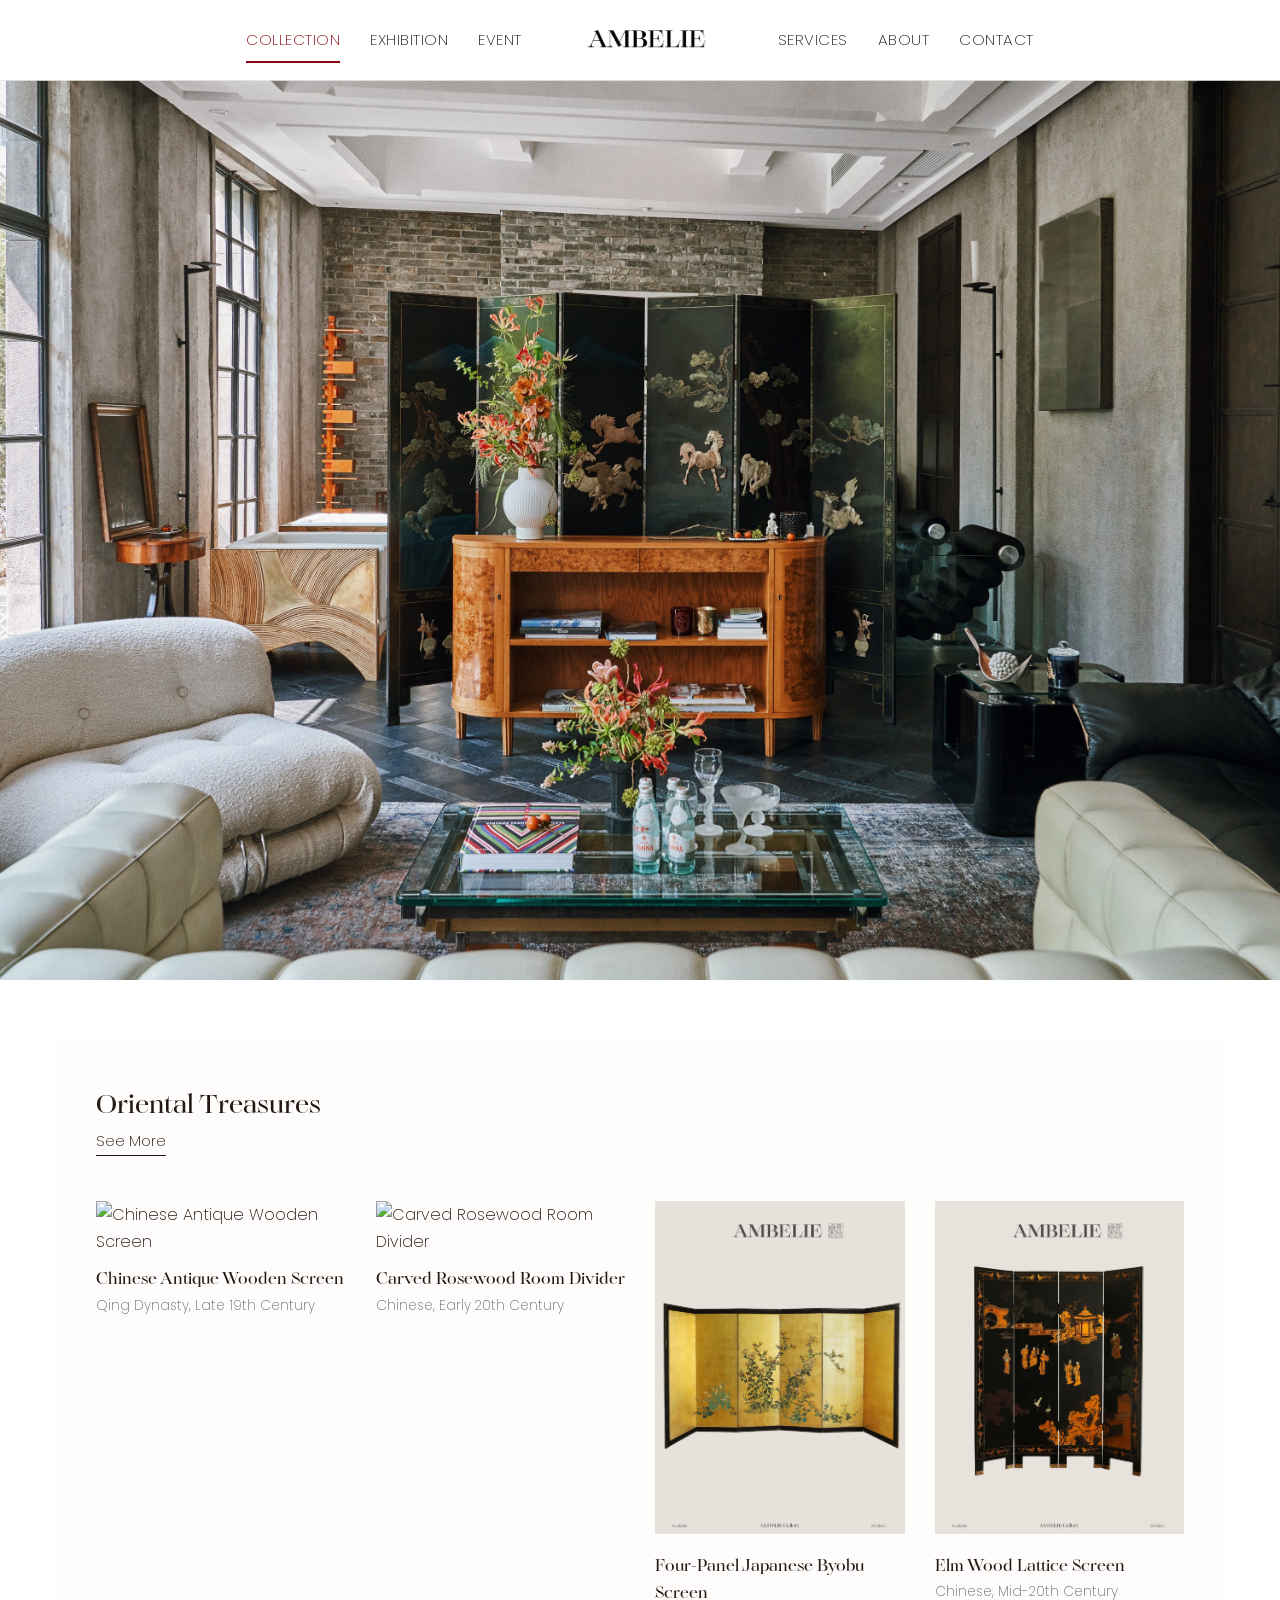
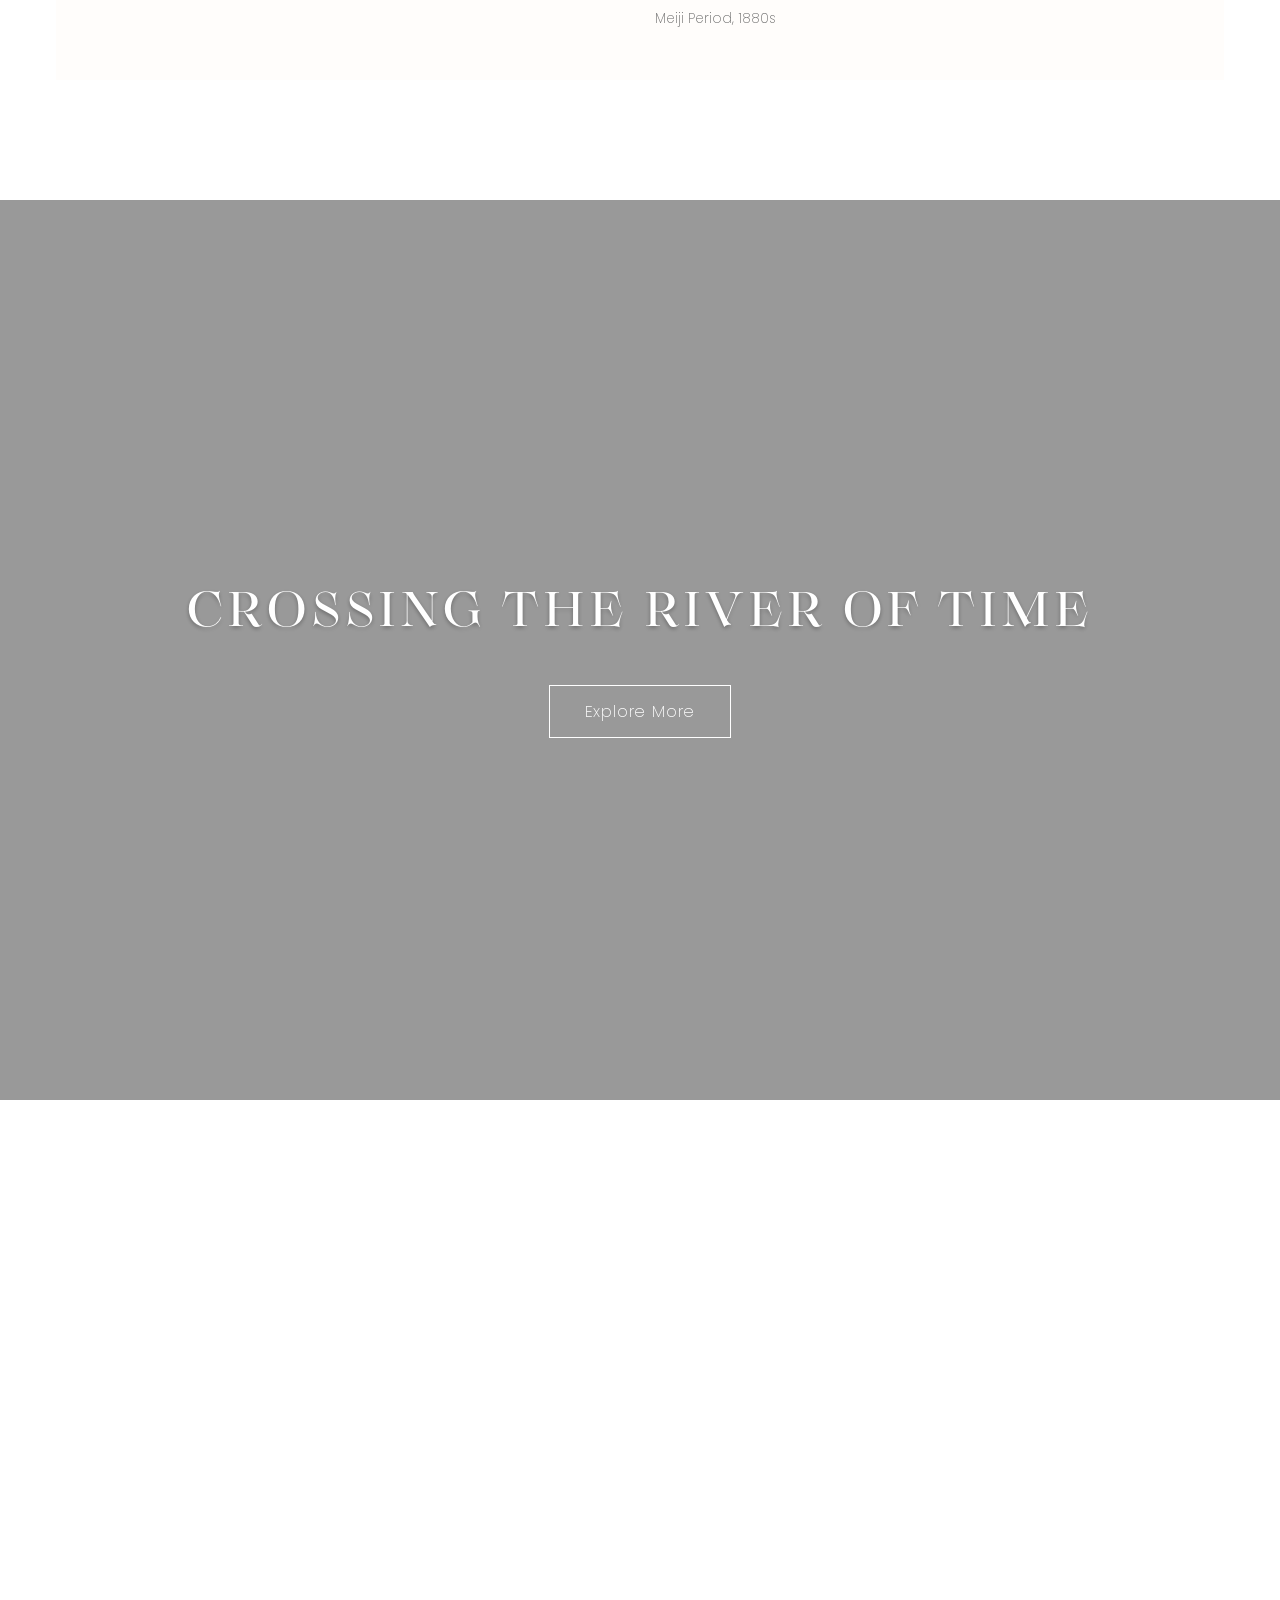
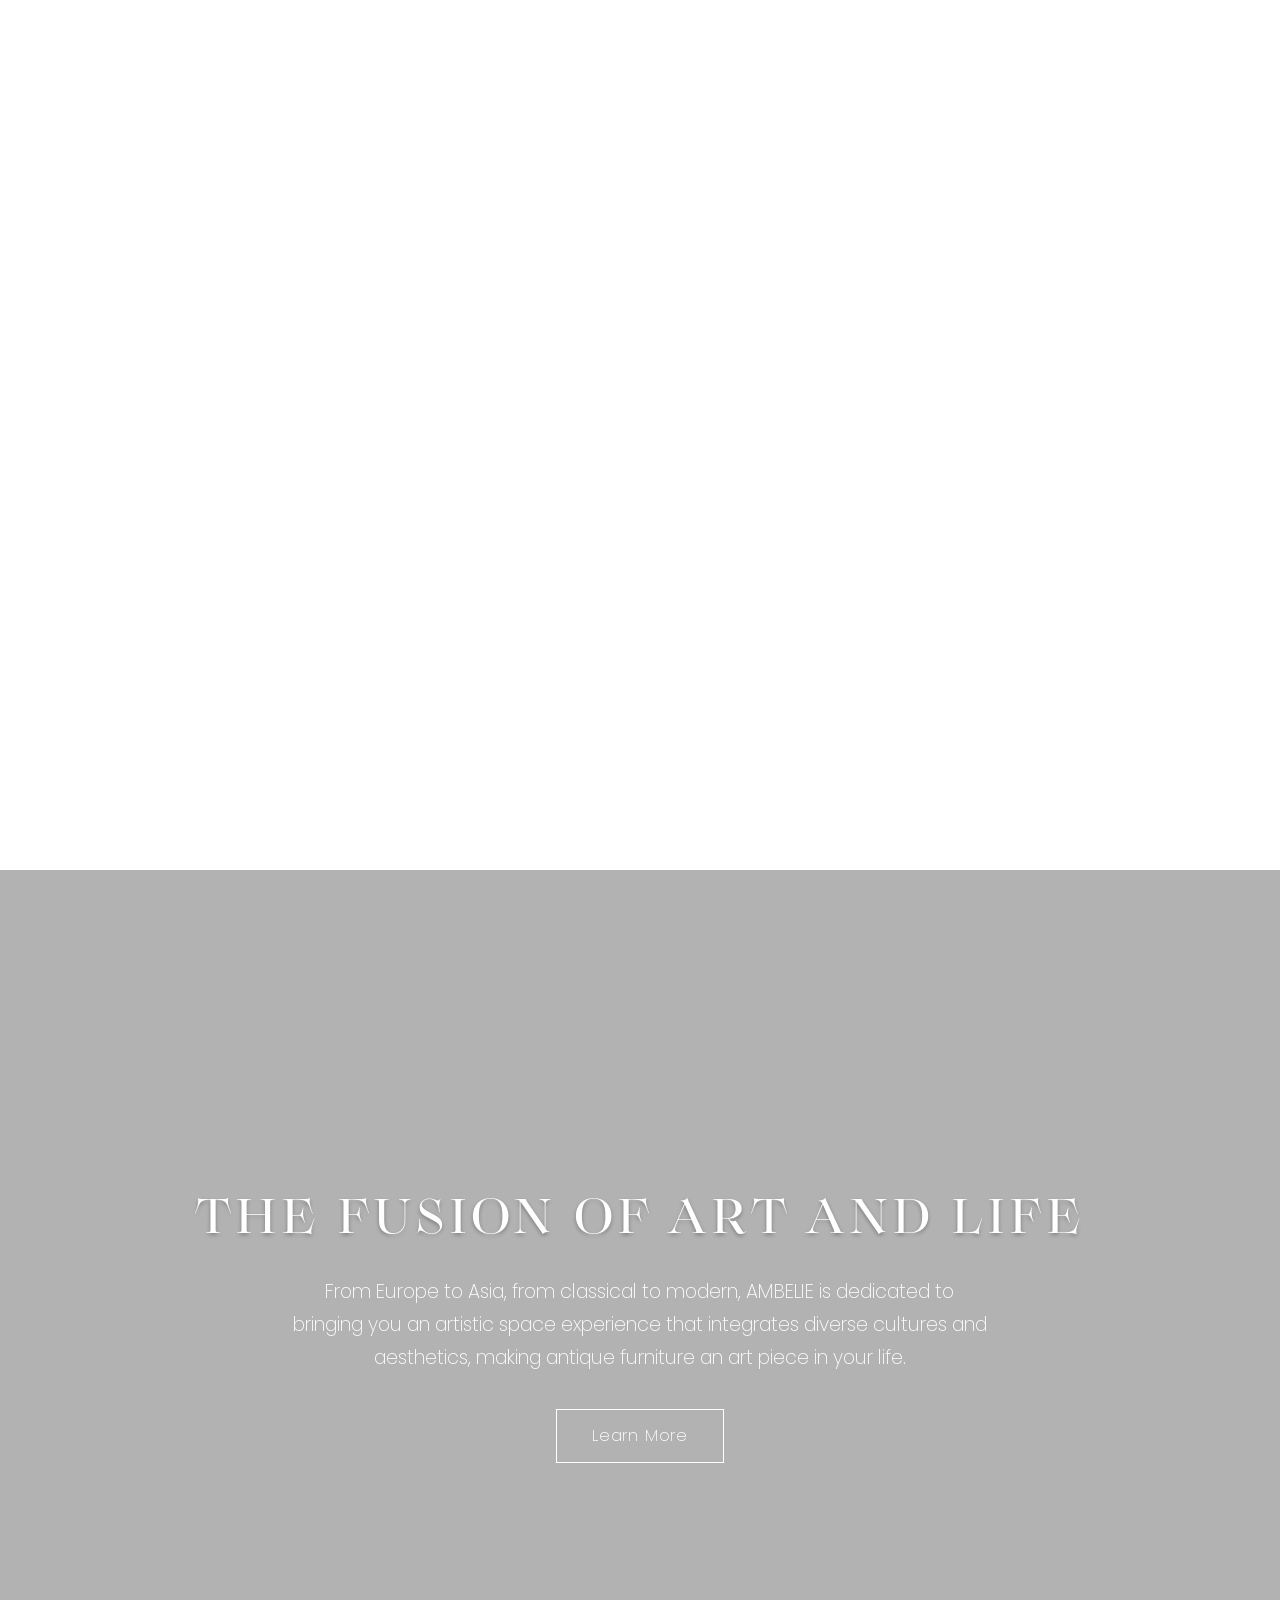
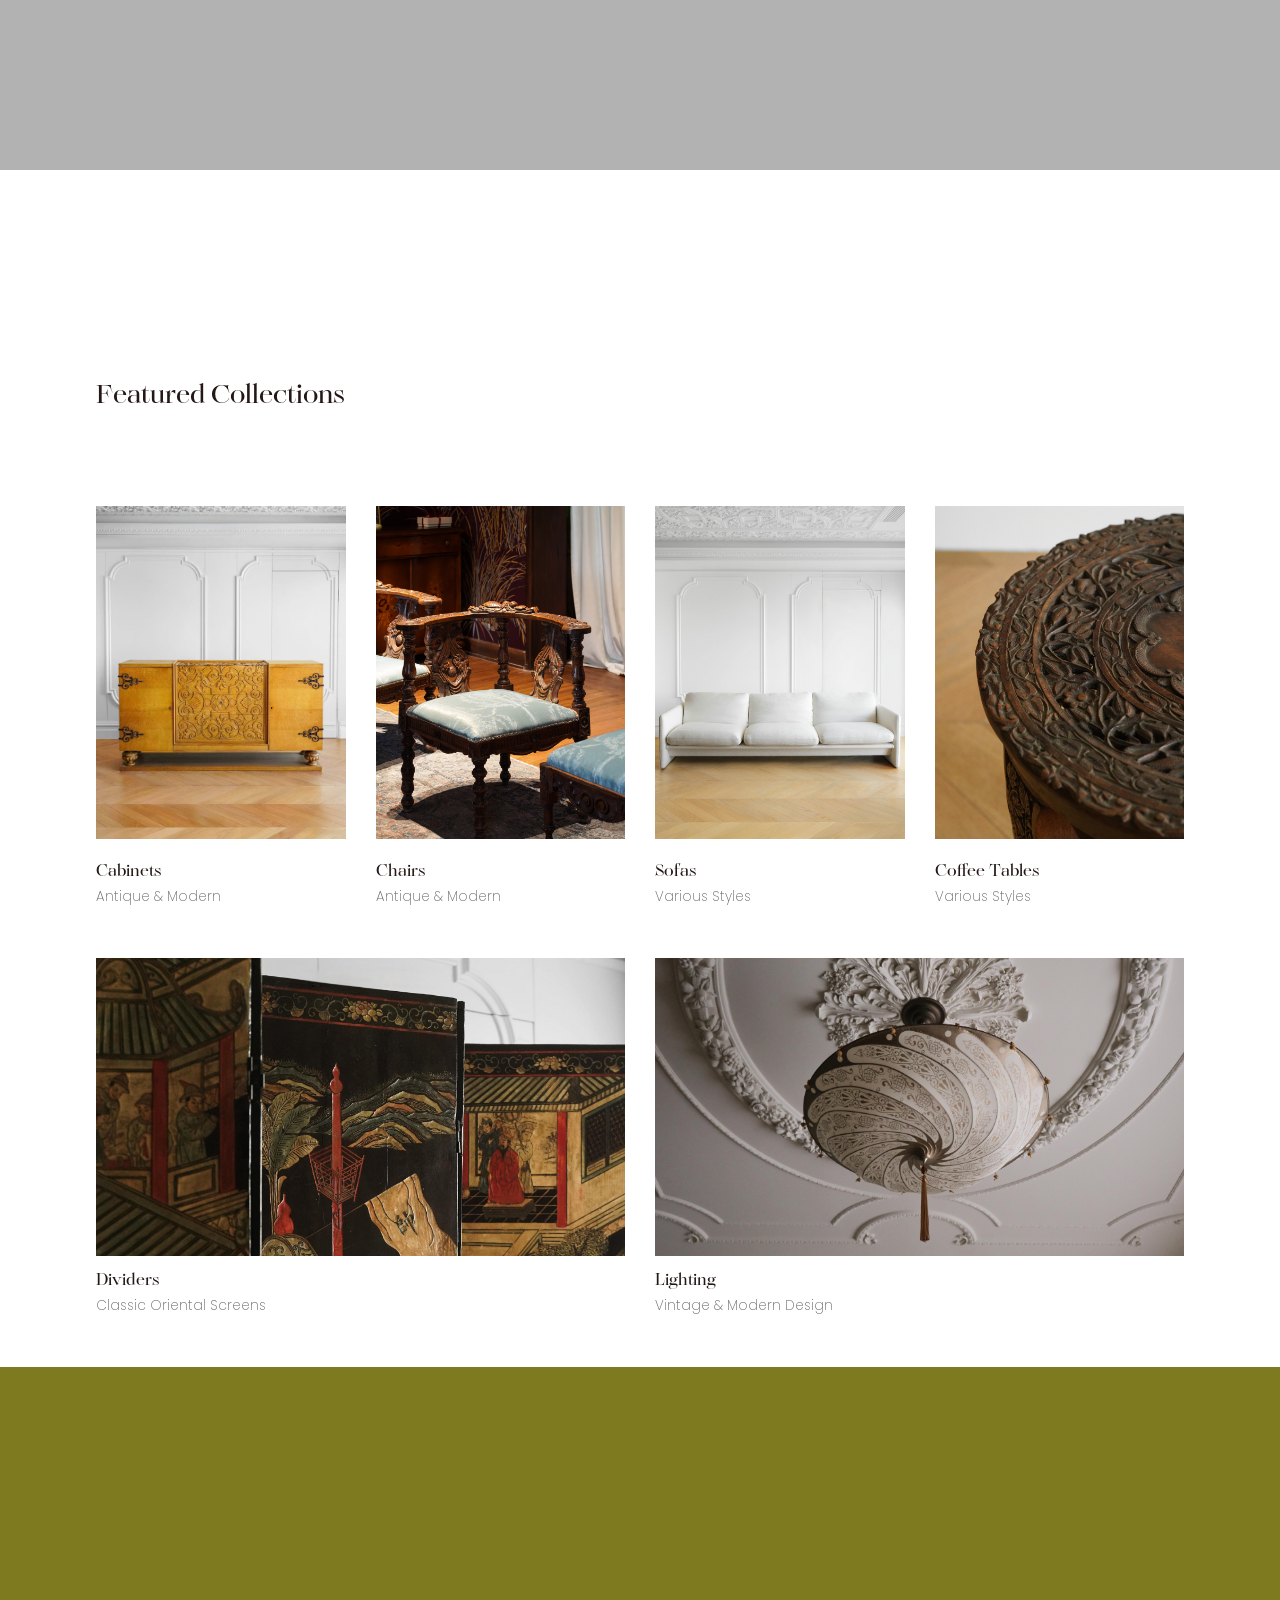
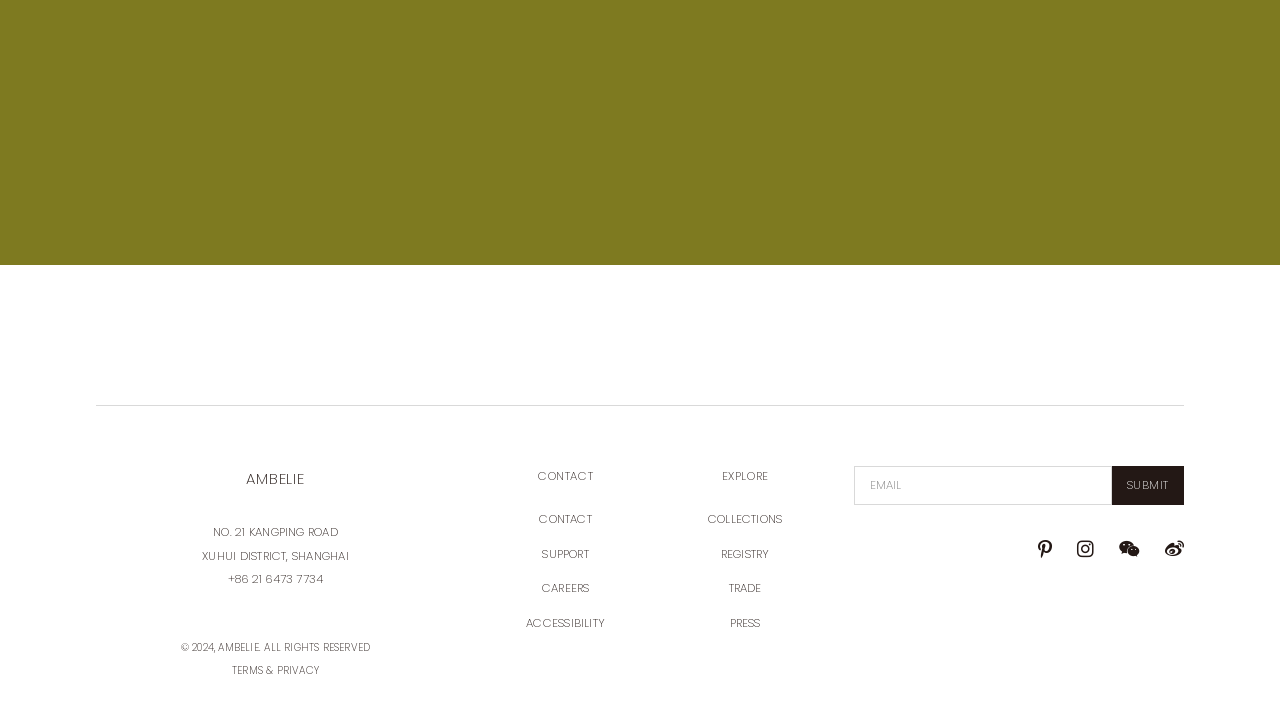
==== commit d72a7518: "Add files via upload" ====
--- a/index.html
+++ b/index.html
@@ -70,6 +70,19 @@
         <div class="mega-menu active" id="collection-menu">
             <div class="mega-menu-content">
                 <div class="menu-section">
+                    <h2>Chinoiserie</h2>
+                    <ul class="menu-links">
+                        <li><a href="category/dividers.html">Dividers</a></li>
+                        <li><a href="category/chairs.html">Chairs</a></li>
+                        <li><a href="category/sofas.html">Sofas</a></li>
+                        <li><a href="category/coffee-tables.html">Coffee tables</a></li>
+                        <li><a href="category/tables.html">Tables</a></li>
+                        <li><a href="category/cabinets.html">Cabinets</a></li>
+                        <li><a href="category/lighting.html">Lighting</a></li>
+                        <li><a href="category/others.html">Others</a></li>
+                    </ul>
+                </div>
+                <div class="menu-section">
                     <h2>Antique</h2>
                     <ul class="menu-links">
                         <li><a href="category/dividers.html">Dividers</a></li>
@@ -78,31 +91,48 @@
                         <li><a href="category/coffee-tables.html">Coffee tables</a></li>
                         <li><a href="category/tables.html">Tables</a></li>
                         <li><a href="category/cabinets.html">Cabinets</a></li>
+                        <li><a href="category/lighting.html">Lighting</a></li>
+                        <li><a href="category/others.html">Others</a></li>
                     </ul>
                 </div>
                 <div class="menu-section">
-                    <h2>Lighting</h2>
+                    <h2>Vintage</h2>
                     <ul class="menu-links">
-                        <li><a href="category/fortuny-lighting.html">Fortuny</a></li>
-                        <li><a href="category/yamagiwa.html">Yamagiwa</a></li>
-                        <li><a href="category/taliesin.html">Taliesin</a></li>
-                        <li><a href="category/other-lighting.html">Others</a></li>
+                        <li><a href="category/dividers.html">Dividers</a></li>
+                        <li><a href="category/chairs.html">Chairs</a></li>
+                        <li><a href="category/sofas.html">Sofas</a></li>
+                        <li><a href="category/coffee-tables.html">Coffee tables</a></li>
+                        <li><a href="category/tables.html">Tables</a></li>
+                        <li><a href="category/cabinets.html">Cabinets</a></li>
+                        <li><a href="category/lighting.html">Lighting</a></li>
+                        <li><a href="category/others.html">Others</a></li>
                     </ul>
                 </div>
                 <div class="menu-section">
                     <h2>Fashion</h2>
                     <ul class="menu-links">
-                        <li><a href="category/fortuny-fashion.html">Fortuny</a></li>
+                        <li><a href="category/rent.html">Rent</a></li>
+                        <li><a href="category/bottom.html">Bottom</a></li>
+                        <li><a href="category/top.html">Top</a></li>
+                        <li><a href="category/coats.html">Coats</a></li>
+                        <li><a href="category/shoes.html">Shoes</a></li>
+                        <li><a href="category/accessories.html">Accessories</a></li>
+                        <li><a href="category/jackets.html">Jackets</a></li>
+                        <li><a href="category/dress.html">Dress</a></li>
+                        <li><a href="category/lifestyle.html">Lifestyle</a></li>
+                        <li><a href="category/suit.html">Suit</a></li>
+                    </ul>
+                </div>
+                <div class="menu-section">
+                    <h2>Cooperative Brands</h2>
+                    <ul class="menu-links">
+                        <li><a href="category/yamagiwa.html">Yamagiwa</a></li>
+                        <li><a href="category/fortuny.html">Fortuny</a></li>
+                        <li><a href="category/artempo.html">Artempo</a></li>
+                        <li><a href="category/communs.html">Communs</a></li>
                         <li><a href="category/tba.html">T.ba</a></li>
-                        <li><a href="category/other-fashion.html">Others</a></li>
-                    </ul>
-                </div>
-                <div class="menu-section">
-                    <h2>Chinoiserie</h2>
-                    <ul class="menu-links">
-                        <li><a href="category/embroidery.html">Embroidery</a></li>
-                        <li><a href="category/screens.html">Screens</a></li>
-                        <li><a href="category/other-chinoiserie.html">Others</a></li>
+                        <li><a href="category/archivio.html">ARCHIVIO</a></li>
+                        <li><a href="category/tbc.html">TBC</a></li>
                     </ul>
                 </div>
             </div>
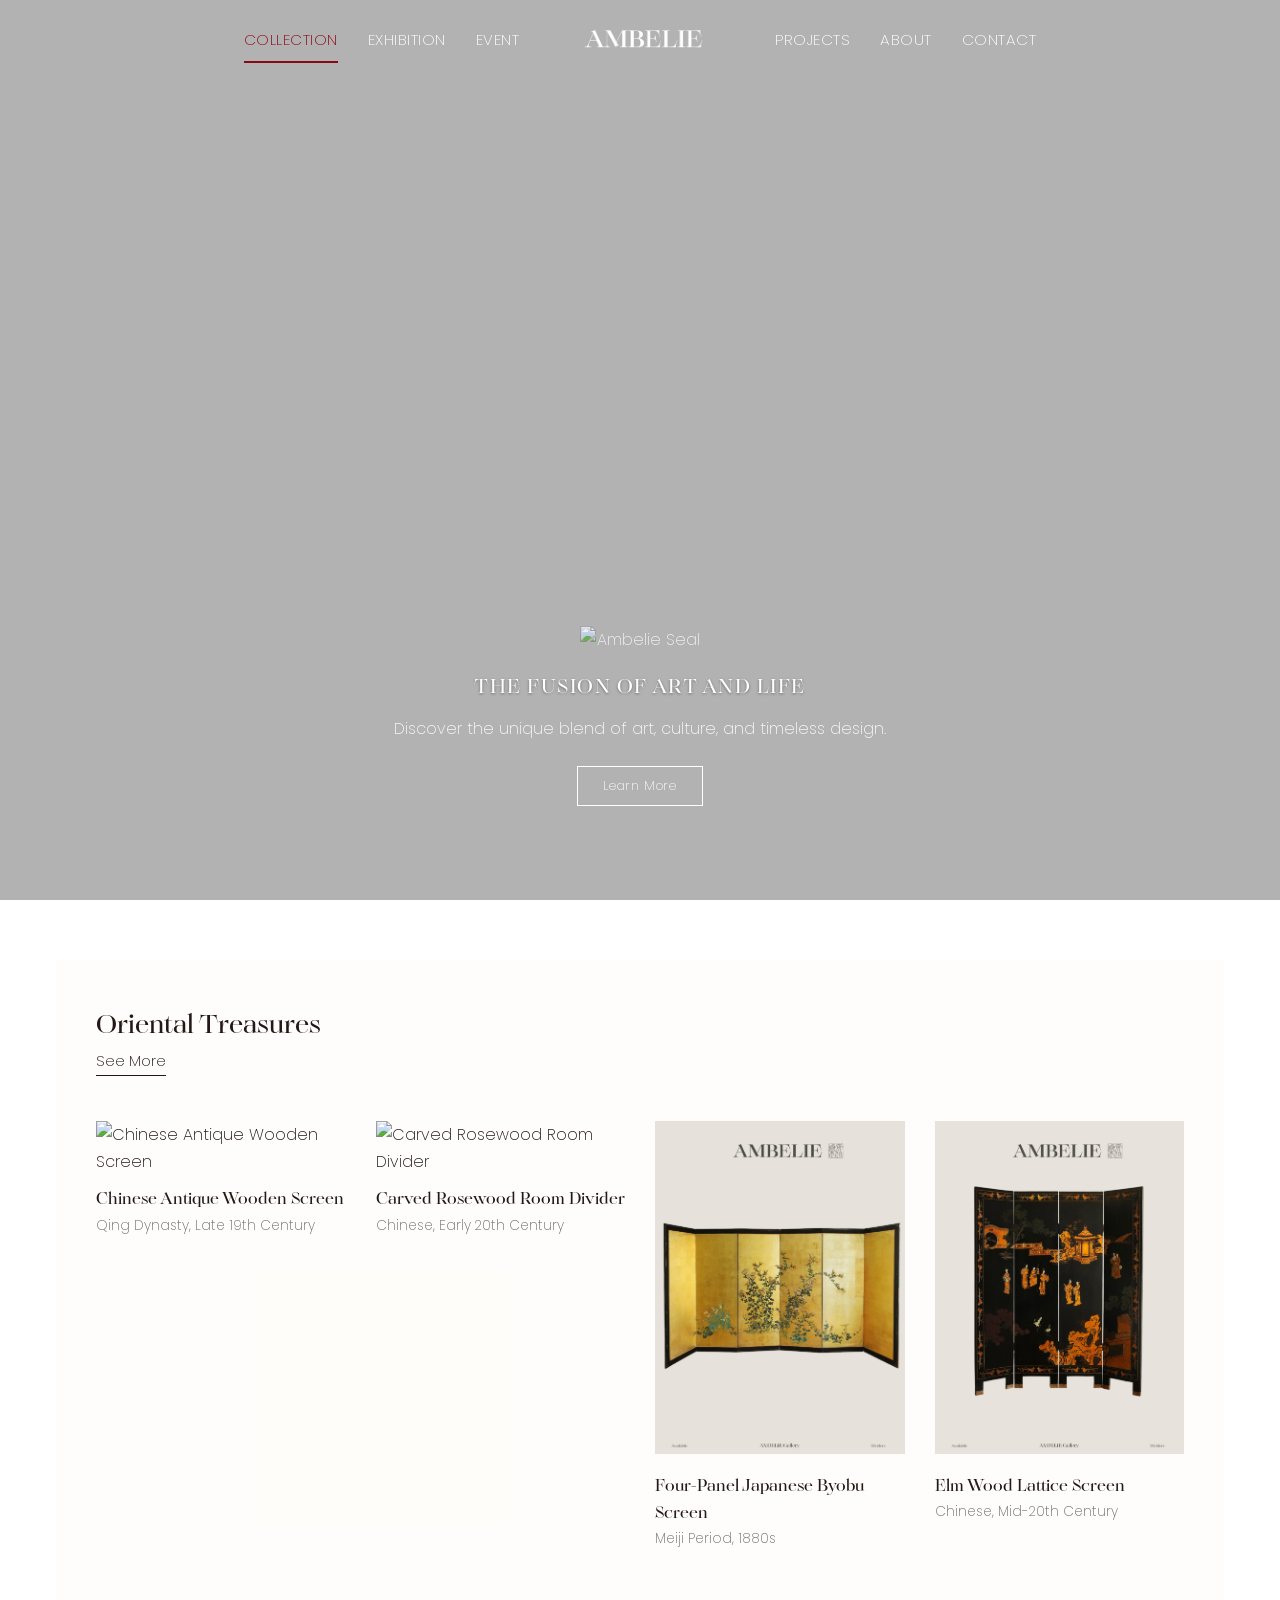
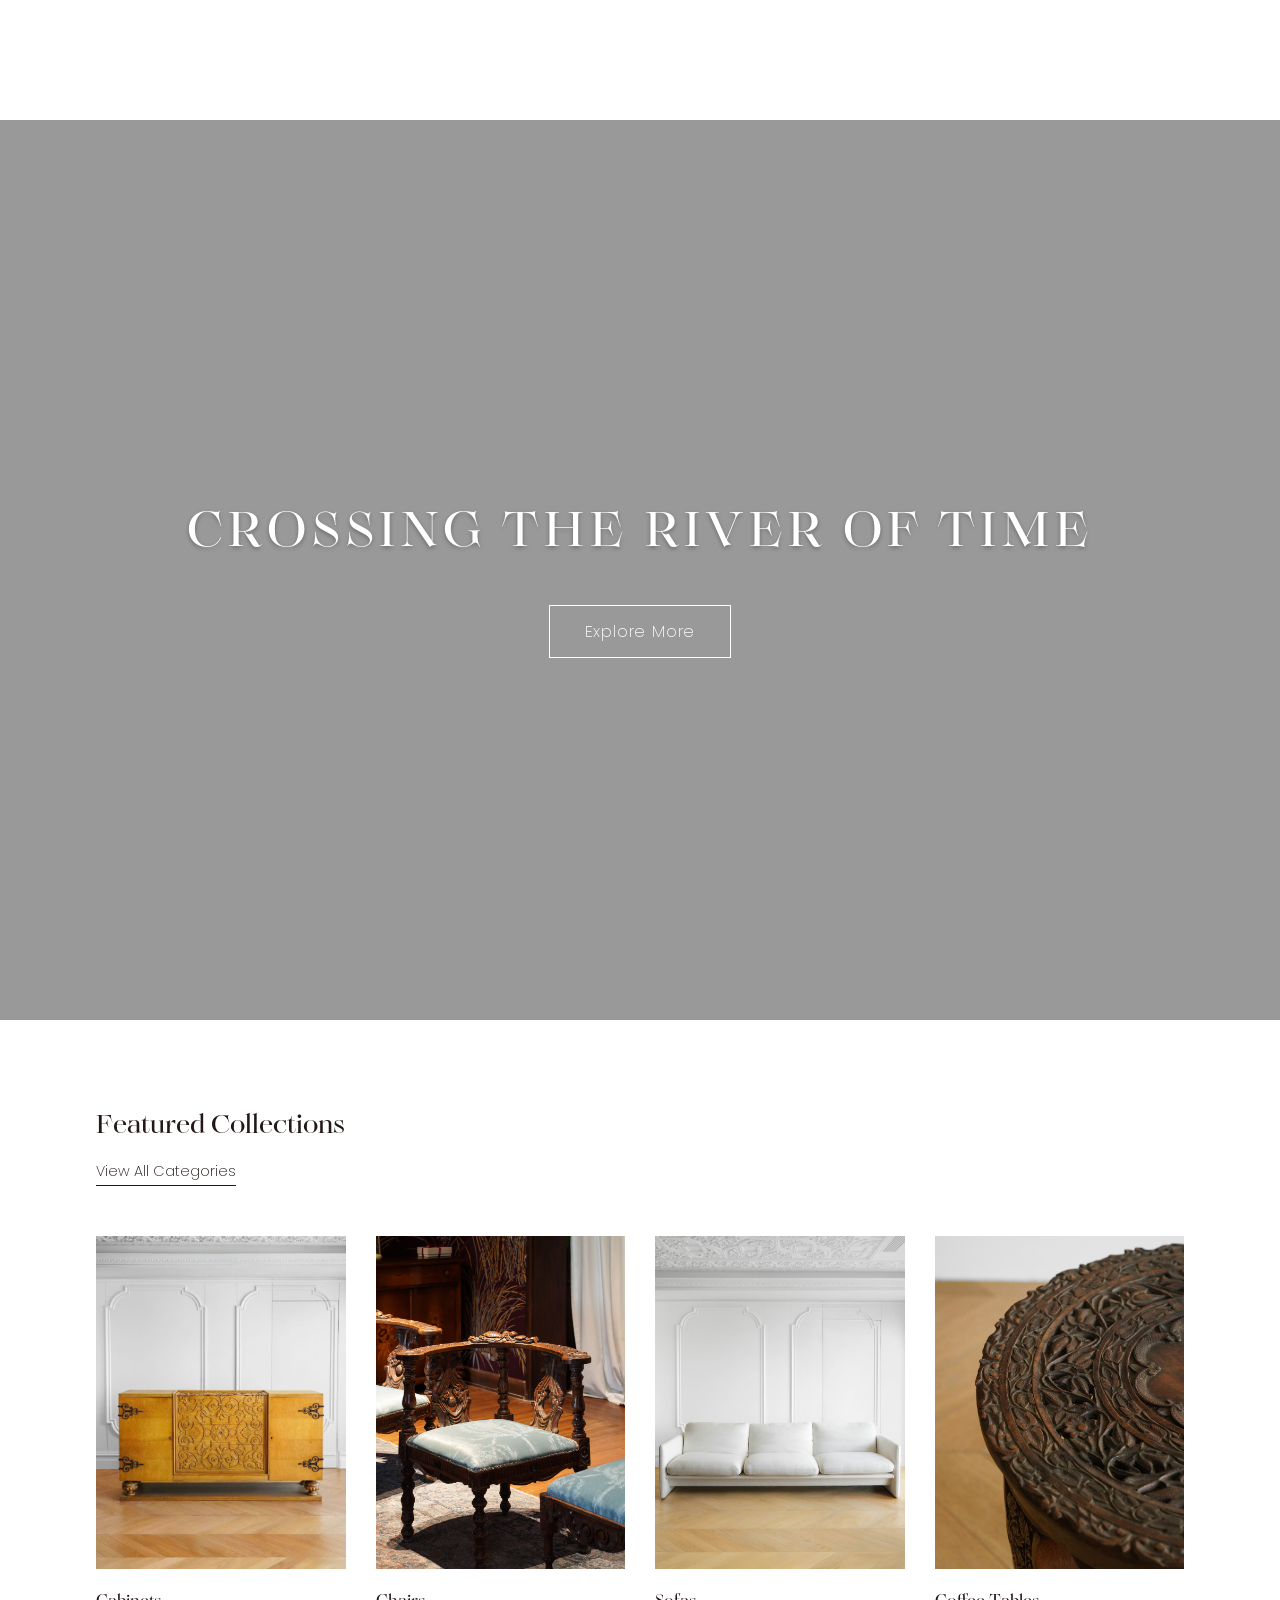
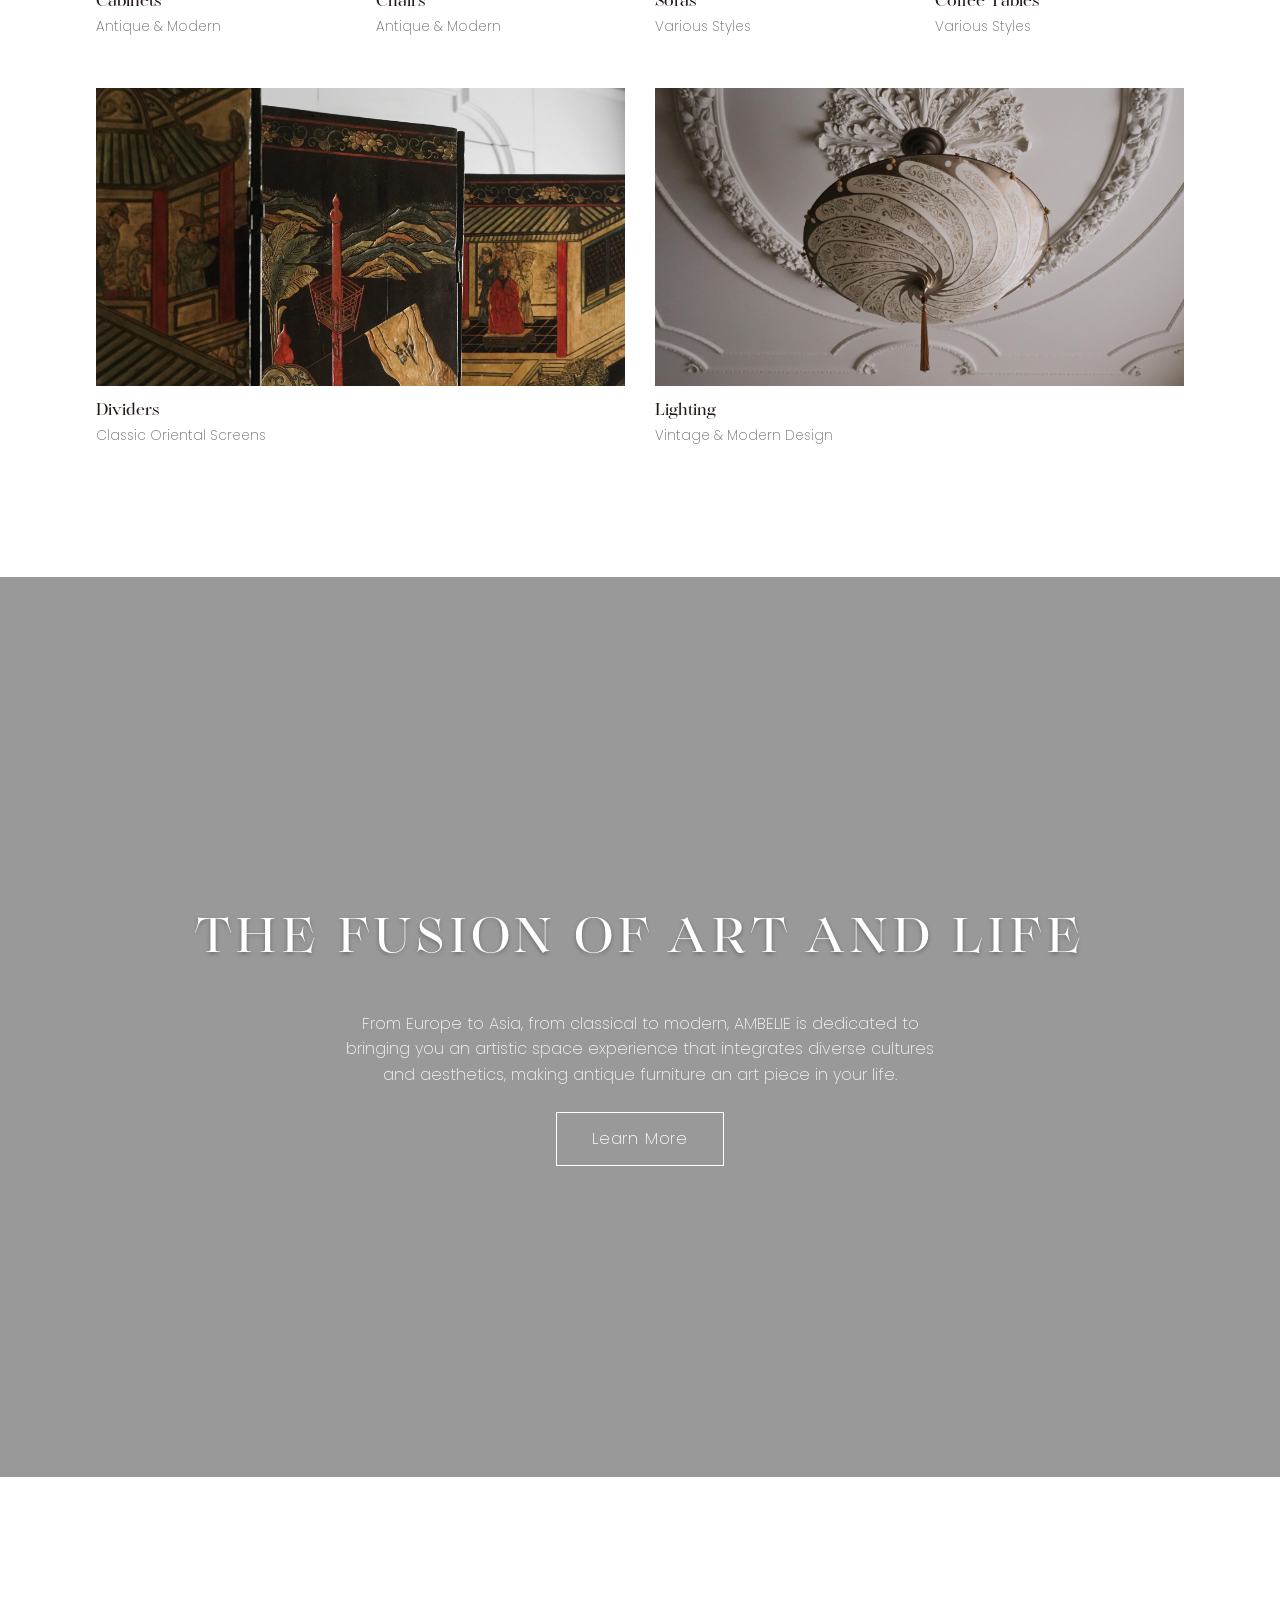
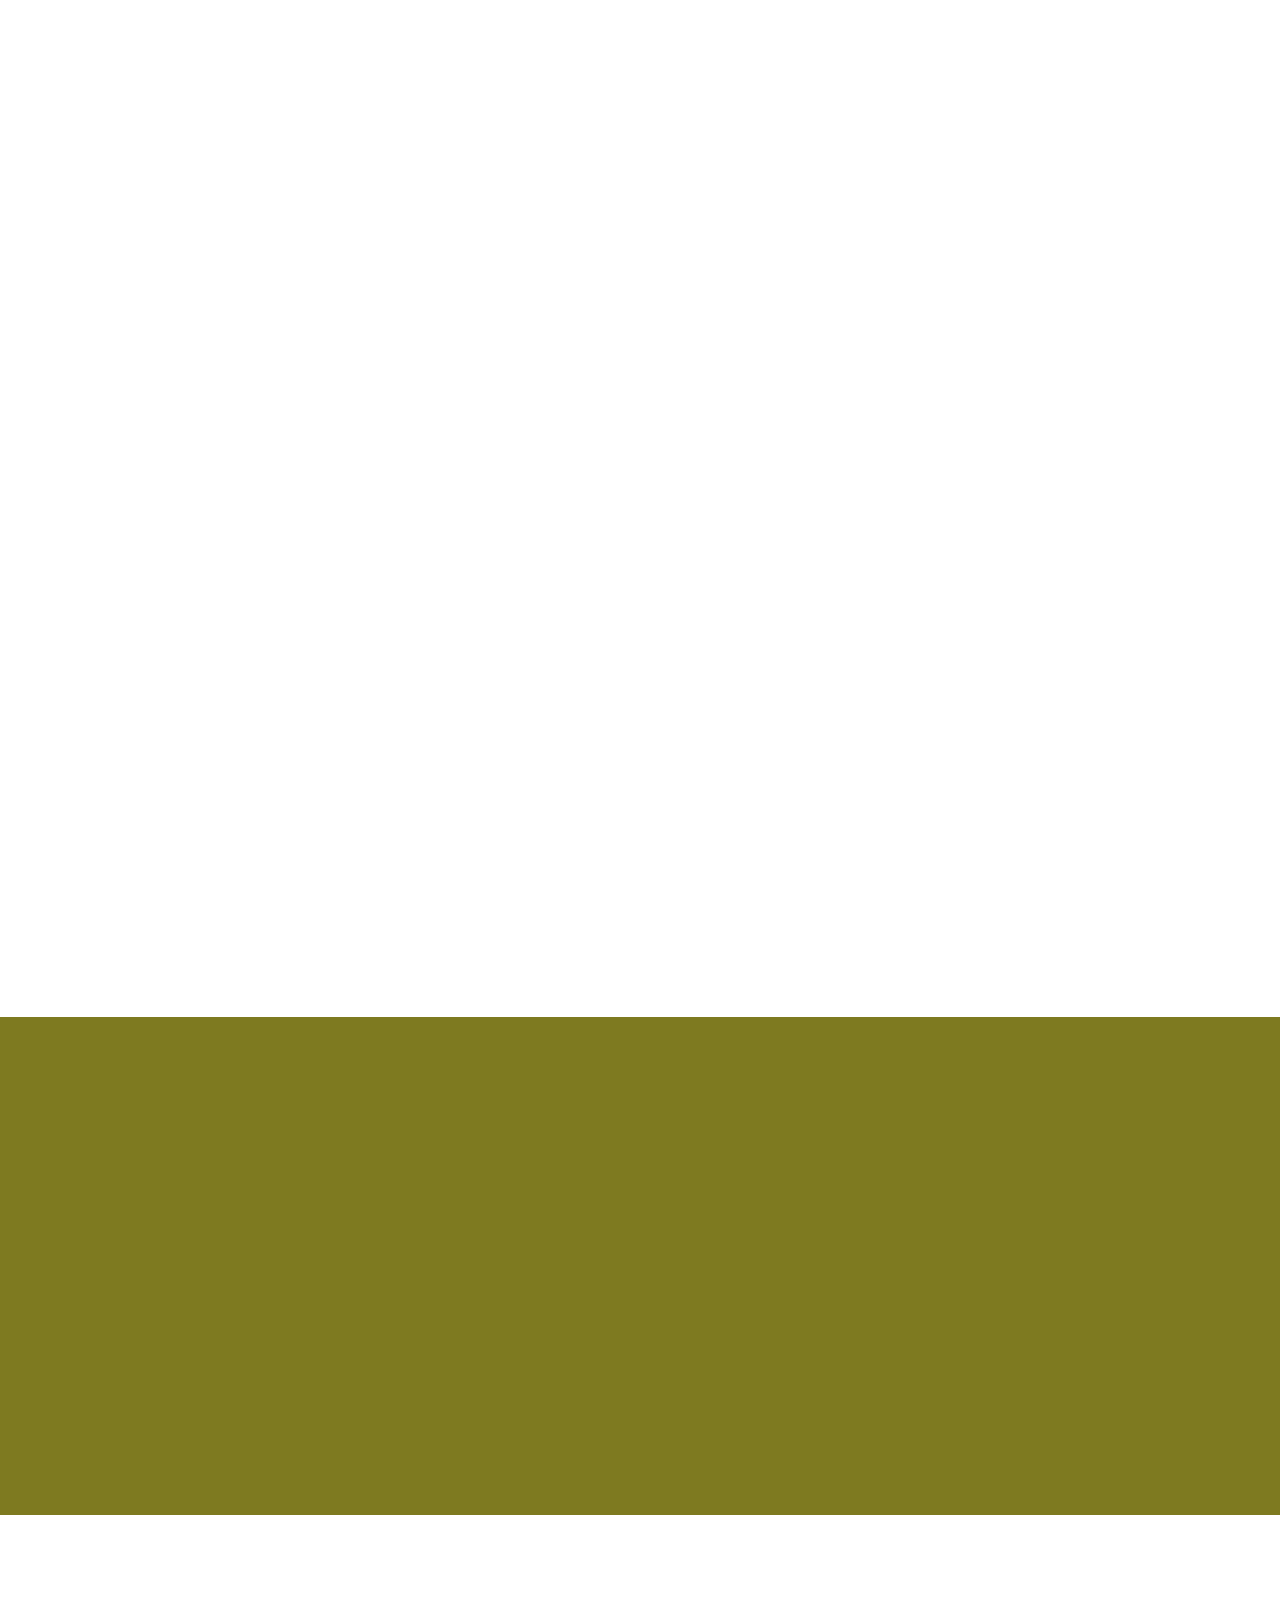
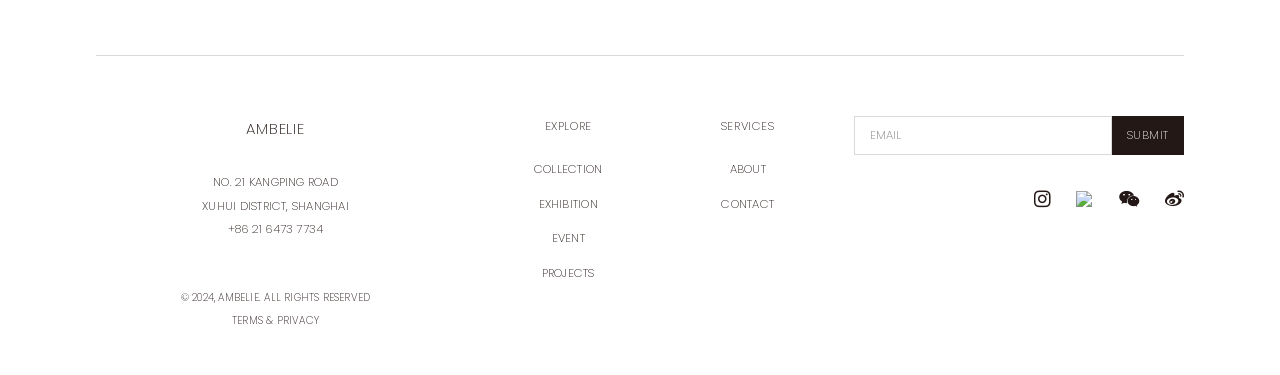
==== commit dee850f3: "Add files via upload" ====
--- a/index.html
+++ b/index.html
@@ -30,7 +30,7 @@
         <nav class="main-navigation right-navigation">
             <ul>
                 <li class="menu-item">
-                    <a href="services.html">SERVICES</a>
+                    <a href="projects.html">PROJECTS</a>
                 </li>
                 <li class="menu-item">
                     <a href="about.html">ABOUT</a>
@@ -68,9 +68,32 @@
     <div class="mega-menu-container">
         <!-- COLLECTION菜单 -->
         <div class="mega-menu active" id="collection-menu">
+            <!-- 添加一级菜单导航 -->
+            <div class="primary-categories">
+                <ul>
+                    <li class="primary-category" data-category="asian-art">Asian art</li>
+                    <li class="primary-category" data-category="antique">Antique</li>
+                    <li class="primary-category" data-category="vintage">Vintage</li>
+                    <li class="primary-category" data-category="designers">Designers</li>
+                    <li class="primary-category" data-category="fashion">Fashion</li>
+                    <li class="primary-category" data-category="brands">Cooperative Brands</li>
+                </ul>
+            </div>
             <div class="mega-menu-content">
-                <div class="menu-section">
-                    <h2>Chinoiserie</h2>
+                <!-- 二级菜单内容区域 - 默认不显示任何二级菜单 -->
+                <div class="menu-section" data-section="asian-art">
+                    <ul class="menu-links">
+                        <li><a href="category/dividers.html">Dividers</a></li>
+                        <li><a href="category/chairs.html">Chairs</a></li>
+                        <li><a href="category/embroidery.html">Embroidery</a></li>
+                        <li><a href="category/coffee-tables.html">Coffee tables</a></li>
+                        <li><a href="category/tables.html">Tables</a></li>
+                        <li><a href="category/cabinets.html">Cabinets</a></li>
+                        <li><a href="category/lighting.html">Lighting</a></li>
+                        <li><a href="category/others.html">Others</a></li>
+                    </ul>
+                </div>
+                <div class="menu-section" data-section="antique">
                     <ul class="menu-links">
                         <li><a href="category/dividers.html">Dividers</a></li>
                         <li><a href="category/chairs.html">Chairs</a></li>
@@ -82,8 +105,7 @@
                         <li><a href="category/others.html">Others</a></li>
                     </ul>
                 </div>
-                <div class="menu-section">
-                    <h2>Antique</h2>
+                <div class="menu-section" data-section="designers">
                     <ul class="menu-links">
                         <li><a href="category/dividers.html">Dividers</a></li>
                         <li><a href="category/chairs.html">Chairs</a></li>
@@ -95,8 +117,7 @@
                         <li><a href="category/others.html">Others</a></li>
                     </ul>
                 </div>
-                <div class="menu-section">
-                    <h2>Vintage</h2>
+                <div class="menu-section" data-section="vintage">
                     <ul class="menu-links">
                         <li><a href="category/dividers.html">Dividers</a></li>
                         <li><a href="category/chairs.html">Chairs</a></li>
@@ -108,8 +129,7 @@
                         <li><a href="category/others.html">Others</a></li>
                     </ul>
                 </div>
-                <div class="menu-section">
-                    <h2>Fashion</h2>
+                <div class="menu-section" data-section="fashion">
                     <ul class="menu-links">
                         <li><a href="category/rent.html">Rent</a></li>
                         <li><a href="category/bottom.html">Bottom</a></li>
@@ -123,8 +143,7 @@
                         <li><a href="category/suit.html">Suit</a></li>
                     </ul>
                 </div>
-                <div class="menu-section">
-                    <h2>Cooperative Brands</h2>
+                <div class="menu-section" data-section="brands">
                     <ul class="menu-links">
                         <li><a href="category/yamagiwa.html">Yamagiwa</a></li>
                         <li><a href="category/fortuny.html">Fortuny</a></li>
@@ -140,12 +159,21 @@
     </div>
 
     <main>
-        <section class="hero-section">
-            <!-- 轮播图区域 -->
-            <div class="hero-slider">
-                <div class="hero-slide active" style="background-image: url('assets/images/placeholder-hero.jpg')"></div>
-                <div class="hero-slide" style="background-image: url('assets/images/placeholder-hero1.jpg')"></div>
-                <div class="hero-slide" style="background-image: url('assets/images/placeholder-hero2.jpg')"></div>
+        <!-- Video Background Section 作为首图区域 -->
+        <section class="video-background-section">
+            <video class="video-background" autoplay loop muted playsinline>
+                <source src="assets/video/WeChat_20250519180532.mp4" type="video/mp4">
+                Your browser does not support the video tag.
+            </video>
+            <div class="video-overlay">
+                <div class="video-content">
+                    <div class="seal-logo">
+                        <img src="assets/images/seal_logo.png" alt="Ambelie Seal">
+                    </div>
+                    <h2 class="video-title">THE FUSION OF ART AND LIFE</h2>
+                    <p class="video-description">Discover the unique blend of art, culture, and timeless design.</p>
+                    <a href="about.html" class="video-button">Learn More</a>
+                </div>
             </div>
         </section>
 
@@ -207,11 +235,106 @@
             </div>
         </section>
 
-        <!-- 全屏展览区 -->
+        <!-- 保留原有全屏展览区 -->
         <section class="fullscreen-exhibition">
             <div class="exhibition-overlay">
                 <h2 class="exhibition-slogan">CROSSING THE RIVER OF TIME</h2>
                 <a href="exhibitions.html" class="exhibition-button">Explore More</a>
+            </div>
+        </section>
+
+        <!-- 产品分类展示区 -->
+        <section class="category-showcase-section">
+            <div class="section-header">
+                <h2 class="section-heading">Featured Collections</h2>
+            </div>
+            <a href="category/all.html" class="view-more-link see-more-link">View All Categories</a>
+            <div class="category-showcase-grid">
+                <div class="product-item">
+                    <a href="category/dividers.html" class="product-link">
+                        <div class="product-image">
+                            <img src="assets/images/Cabinets-1.jpg" alt="Cabinets">
+                            <img src="assets/images/Cabinets-2.jpg" alt="Cabinets" class="hover-image">
+                        </div>
+                        <div class="product-info">
+                            <h2 class="product-title">Cabinets</h2>
+                            <p class="product-period">Antique & Modern</p>
+                        </div>
+                    </a>
+                </div>
+                <div class="product-item">
+                    <a href="category/dividers.html" class="product-link">
+                        <div class="product-image">
+                            <img src="assets/images/Chairs-1.jpg" alt="Chairs">
+                            <img src="assets/images/Chairs-2.jpg" alt="Chairs" class="hover-image">
+                        </div>
+                        <div class="product-info">
+                            <h2 class="product-title">Chairs</h2>
+                            <p class="product-period">Antique & Modern</p>
+                        </div>
+                    </a>
+                </div>
+                <div class="product-item">
+                    <a href="category/dividers.html" class="product-link">
+                        <div class="product-image">
+                            <img src="assets/images/Sofa-1.jpg" alt="Sofas">
+                            <img src="assets/images/Sofa-2.jpg" alt="Sofas" class="hover-image">
+                        </div>
+                        <div class="product-info">
+                            <h2 class="product-title">Sofas</h2>
+                            <p class="product-period">Various Styles</p>
+                        </div>
+                    </a>
+                </div>
+                <div class="product-item">
+                    <a href="category/dividers.html" class="product-link">
+                        <div class="product-image">
+                            <img src="assets/images/Coffee Tables-1.jpg" alt="Coffee Tables">
+                            <img src="assets/images/Coffee Tables-2.jpg" alt="Coffee Tables" class="hover-image">
+                        </div>
+                        <div class="product-info">
+                            <h2 class="product-title">Coffee Tables</h2>
+                            <p class="product-period">Various Styles</p>
+                        </div>
+                    </a>
+                </div>
+            </div>
+            
+            <!-- 横版展示区域 -->
+            <div class="featured-categories">
+                <div class="product-item featured-item">
+                    <a href="category/dividers.html" class="product-link">
+                        <div class="product-image wide-image">
+                            <img src="assets/images/Dividers-1.jpg" alt="Dividers">
+                            <img src="assets/images/Dividers-2.jpg" alt="Dividers" class="hover-image">
+                        </div>
+                        <div class="product-info">
+                            <h2 class="product-title">Dividers</h2>
+                            <p class="product-period">Classic Oriental Screens</p>
+                        </div>
+                    </a>
+                </div>
+                <div class="product-item featured-item">
+                    <a href="category/dividers.html" class="product-link">
+                        <div class="product-image wide-image">
+                            <img src="assets/images/Lighting-1.jpg" alt="Lighting">
+                            <img src="assets/images/Lighting-2.jpg" alt="Lighting" class="hover-image">
+                        </div>
+                        <div class="product-info">
+                            <h2 class="product-title">Lighting</h2>
+                            <p class="product-period">Vintage & Modern Design</p>
+                        </div>
+                    </a>
+                </div>
+            </div>
+        </section>
+
+        <!-- 新增全屏图片文案区，放在产品分类区和门店区之间，背景图片为placeholder-hero.jpg -->
+        <section class="fullscreen-exhibition" style="background-image: url('assets/images/placeholder-hero.jpg'); background-size: cover; background-position: center;">
+            <div class="exhibition-overlay">
+                <h2 class="exhibition-slogan">THE FUSION OF ART AND LIFE</h2>
+                <p class="video-description">From Europe to Asia, from classical to modern, AMBELIE is dedicated to bringing you an artistic space experience that integrates diverse cultures and aesthetics, making antique furniture an art piece in your life.</p>
+                <a href="about.html" class="exhibition-button">Learn More</a>
             </div>
         </section>
 
@@ -250,108 +373,6 @@
                         <p class="exhibition-description">We've brought treasures from around the world to our Hangzhou space. This street once sheltered the renowned artist Mei Lanfang and was home to "Huang Garden." The refined aesthetic exists quietly here, immersed in a sense of history and culture.</p>
                         <a href="reservation.html" class="view-more-link">Visit Store</a>
                     </div>
-                </div>
-            </div>
-        </section>
-
-        <!-- Video Background Section -->
-        <section class="video-background-section">
-            <video class="video-background" autoplay loop muted playsinline>
-                <source src="assets/video/WeChat_20250519180532.mp4" type="video/mp4">
-                <!-- Fallback text if video cannot be loaded -->
-                Your browser does not support the video tag.
-            </video>
-            <div class="video-overlay">
-                <div class="video-content">
-                    <h2 class="video-title">THE FUSION OF ART AND LIFE</h2>
-                    <p class="video-description">From Europe to Asia, from classical to modern, AMBELIE is dedicated to bringing you an artistic space experience that integrates diverse cultures and aesthetics, making antique furniture an art piece in your life.</p>
-                    <a href="about.html" class="video-button">Learn More</a>
-                </div>
-            </div>
-        </section>
-
-        <!-- 产品分类展示区 -->
-        <section class="category-showcase-section">
-            <div class="section-header">
-                <h2 class="section-heading">Featured Collections</h2>
-            </div>
-            <a href="category/all.html" class="view-more-link see-more-link">View All Categories</a>
-            <div class="category-showcase-grid">
-                <div class="product-item">
-                    <a href="category/dividers.html" class="product-link">
-                        <div class="product-image">
-                            <img src="assets/images/Cabinets-1.jpg" alt="Cabinets">
-                            <img src="assets/images/Cabinets-2.jpg" alt="Cabinets" class="hover-image">
-                        </div>
-                        <div class="product-info">
-                            <h2 class="product-title">Cabinets</h2>
-                            <p class="product-period">Antique & Modern</p>
-                        </div>
-                    </a>
-                </div>
-                <div class="product-item">
-                    <a href="category/dividers.html" class="product-link">
-                        <div class="product-image">
-                            <img src="assets/images/Chairs-1.jpg" alt="Chairs">
-                            <img src="assets/images/Chairs-2.jpg" alt="Chairs" class="hover-image">
-                        </div>
-                        <div class="product-info">
-                            <h2 class="product-title">Chairs</h2>
-                            <p class="product-period">Antique & Modern</p>
-                        </div>
-                    </a>
-                </div>
-                <div class="product-item">
-                    <a href="category/dividers.html" class="product-link">
-                        <div class="product-image">
-                            <img src="assets/images/Sofa-1.jpg" alt="Sofas">
-                            <img src="assets/images/Sofa-2.jpg" alt="Sofas" class="hover-image">
-                        </div>
-                        <div class="product-info">
-                            <h2 class="product-title">Sofas</h2>
-                            <p class="product-period">Various Styles</p>
-                        </div>
-                    </a>
-                </div>
-                <div class="product-item">
-                    <a href="category/dividers.html" class="product-link">
-                        <div class="product-image">
-                            <img src="assets/images/Coffee Tables-1.jpg" alt="Coffee Tables">
-                            <img src="assets/images/Coffee Tables-2.jpg" alt="Coffee Tables" class="hover-image">
-                        </div>
-                        <div class="product-info">
-                            <h2 class="product-title">Coffee Tables</h2>
-                            <p class="product-period">Various Styles</p>
-                        </div>
-                    </a>
-                </div>
-            </div>
-            
-            <!-- 横版展示区域 -->
-            <div class="featured-categories">
-                <div class="product-item featured-item">
-                    <a href="category/dividers.html" class="product-link">
-                        <div class="product-image wide-image">
-                            <img src="assets/images/Dividers-1.jpg" alt="Dividers">
-                            <img src="assets/images/Dividers-2.jpg" alt="Dividers" class="hover-image">
-                        </div>
-                        <div class="product-info">
-                            <h2 class="product-title">Dividers</h2>
-                            <p class="product-period">Classic Oriental Screens</p>
-                        </div>
-                    </a>
-                </div>
-                <div class="product-item featured-item">
-                    <a href="category/dividers.html" class="product-link">
-                        <div class="product-image wide-image">
-                            <img src="assets/images/Lighting-1.jpg" alt="Lighting">
-                            <img src="assets/images/Lighting-2.jpg" alt="Lighting" class="hover-image">
-                        </div>
-                        <div class="product-info">
-                            <h2 class="product-title">Lighting</h2>
-                            <p class="product-period">Vintage & Modern Design</p>
-                        </div>
-                    </a>
                 </div>
             </div>
         </section>
@@ -393,22 +414,19 @@
             
             <div class="footer-center">
                 <div class="footer-links-group">
-                    <h3>CONTACT</h3>
-                    <ul>
-                        <li><a href="contact.html">CONTACT</a></li>
-                        <li><a href="support.html">SUPPORT</a></li>
-                        <li><a href="careers.html">CAREERS</a></li>
-                        <li><a href="accessibility.html">ACCESSIBILITY</a></li>
-                    </ul>
-                </div>
-                
-                <div class="footer-links-group">
                     <h3>EXPLORE</h3>
                     <ul>
-                        <li><a href="category/all.html">COLLECTIONS</a></li>
-                        <li><a href="registry.html">REGISTRY</a></li>
-                        <li><a href="trade.html">TRADE</a></li>
-                        <li><a href="press.html">PRESS</a></li>
+                        <li><a href="category/all.html">COLLECTION</a></li>
+                        <li><a href="exhibitions.html">EXHIBITION</a></li>
+                        <li><a href="event.html">EVENT</a></li>
+                        <li><a href="projects.html">PROJECTS</a></li>
+                    </ul>
+                </div>
+                <div class="footer-links-group">
+                    <h3>SERVICES</h3>
+                    <ul>
+                        <li><a href="about.html">ABOUT</a></li>
+                        <li><a href="contact.html">CONTACT</a></li>
                     </ul>
                 </div>
             </div>
@@ -419,8 +437,8 @@
                     <button type="submit">SUBMIT</button>
                 </div>
                 <div class="footer-social">
-                    <a href="#" aria-label="Pinterest"><i class="fab fa-pinterest-p"></i></a>
                     <a href="#" aria-label="Instagram"><i class="fab fa-instagram"></i></a>
+                    <a href="#" aria-label="小红书" title="小红书官方账号"><img src="assets/vi/小红书-copy.png" alt="小红书" class="xiaohongshu-logo"></a>
                     <a href="#" aria-label="WeChat" title="请扫描二维码关注我们"><i class="fab fa-weixin"></i></a>
                     <a href="#" aria-label="Weibo"><i class="fab fa-weibo"></i></a>
                 </div>
@@ -435,4 +453,4 @@
         <!-- Images will be preloaded via CSS background properties -->
     </div>
 </body>
-</html> +</html>
--- a/css/style.css
+++ b/css/style.css
@@ -67,64 +67,46 @@
 
 /* Header Styles */
 .site-header {
-    padding: 20px 50px; /* 减少上下内边距 */
+    padding: 20px 50px; /* To vertically center content in 80px */
+    height: 80px; /* Desired height */
     display: flex;
-    justify-content: center; /* 居中对齐 */
+    justify-content: center;
     align-items: center;
-    border-bottom: 1px solid rgba(0, 0, 0, 0.08);
-    background-color: rgba(255, 255, 255, 0.8); /* 80% opacity */
-    position: fixed; /* 改回fixed以便固定在顶部 */
+    /* MODIFIED: Initial state - transparent background, no border */
+    background-color: transparent;
+    border-bottom: none;
+    position: fixed;
     top: 0;
     left: 0;
     right: 0;
     width: 100%;
-    z-index: 1000; /* Ensure it stays on top */
+    z-index: 1000;
     box-sizing: border-box;
-    transition: transform 0.3s ease-in-out, height 0.3s ease-in-out;
-}
-
-/* 添加滚动状态下的header样式 */
+    margin-bottom: 0; /* 确保没有底部边距 */
+    transition: background-color 0.3s ease-in-out, border-bottom 0.3s ease-in-out, height 0.3s ease-in-out; /* Added background-color and border-bottom to transition */
+}
+
+/* MODIFIED: Scrolled state - white background, black logo, visible nav */
 .site-header.scrolled {
-    height: 60px; /* 减小高度 */
-    padding: 10px 50px; /* 减小内边距 */
-    background-color: transparent; /* 背景变为透明 */
-    border-bottom: none; /* 移除底部边框 */
-}
-
-/* 鼠标悬停时恢复背景 */
-.site-header.scrolled:hover {
-    background-color: rgba(255, 255, 255, 0.8); /* 恢复原来的半透明背景 */
-    border-bottom: 1px solid rgba(0, 0, 0, 0.08); /* 恢复底部边框 */
-}
-
-/* 左侧和右侧导航的过渡效果 */
-.left-navigation, .right-navigation {
-    transition: opacity 0.3s ease-in-out, visibility 0.3s ease-in-out;
-}
-
-/* 滚动时隐藏导航部分 */
+    height: 80px; /* Desired height */
+    padding: 20px 50px; /* To vertically center content in 80px */
+    background-color: rgba(255, 255, 255, 0.9); /* White background when scrolled */
+    border-bottom: 1px solid rgba(0, 0, 0, 0.08); /* Border when scrolled */
+}
+
+/* REMOVED: .site-header.scrolled:hover - as scrolled state is now persistently white */
+
+/* MODIFIED: Navigation links should be visible and black when header is scrolled (white background) */
 .site-header.scrolled .left-navigation,
 .site-header.scrolled .right-navigation {
-    opacity: 0;
-    visibility: hidden;
-}
-
-/* 鼠标悬停时显示导航 */
-.site-header.scrolled:hover .left-navigation,
-.site-header.scrolled:hover .right-navigation,
-/* 修复：当下拉菜单显示时保持导航栏可见 */
-.mega-menu-container.active ~ .site-header.scrolled .left-navigation,
-.mega-menu-container.active ~ .site-header.scrolled .right-navigation,
-.site-header.scrolled.menu-active .left-navigation,
-.site-header.scrolled.menu-active .right-navigation {
     opacity: 1;
     visibility: visible;
 }
 
-/* 添加新规则：确保当下拉菜单活动时页眉背景保持可见 */
+/* MODIFIED: Ensure when mega-menu is active, scrolled header remains white */
 .site-header.scrolled.menu-active,
 .mega-menu-container.active ~ .site-header.scrolled {
-    background-color: rgba(255, 255, 255, 0.8) !important;
+    background-color: rgba(255, 255, 255, 0.9) !important; 
     border-bottom: 1px solid rgba(0, 0, 0, 0.08) !important;
 }
 
@@ -149,12 +131,13 @@
     max-height: 40px;
     display: block;
     /* 移除之前的mix-blend-mode和filter属性 */
-}
-
-/* 为滚动状态下的logo添加特殊样式 - 默认黑色 */
+    filter: brightness(0) invert(1); /* Default to white logo */
+    transition: filter 0.3s ease; 
+}
+
+/* MODIFIED: Scrolled logo color to black */
 .site-header.scrolled .logo img {
-    filter: brightness(0); /* 使logo变为纯黑色 */
-    transition: filter 0.3s ease; /* 添加过渡效果 */
+    filter: brightness(0) !important; /* Black logo when scrolled with !important */
 }
 
 /* 白色logo类，用于JavaScript控制 */
@@ -196,20 +179,32 @@
     gap: 30px; /* 增加菜单项之间的间距 */
 }
 
+/* MODIFIED: Default navigation link color to white */
 .main-navigation a {
     text-decoration: none;
-    color: var(--brand-black);
+    color: white; /* Default to white text */
     font-size: 0.95em;
     font-weight: 400;
     letter-spacing: 0.5px;
     padding-bottom: 5px;
     transition: color 0.3s ease;
-    text-transform: uppercase; /* 确保所有导航项都是大写 */
-}
-
+    text-transform: uppercase;
+}
+
+/* MODIFIED: Scrolled navigation link color to black, hover/active to red */
+.site-header.scrolled .main-navigation a {
+    color: var(--brand-black); /* Black text when scrolled */
+}
+
+.site-header.scrolled .main-navigation a:hover, 
+.site-header.scrolled .menu-item.active a {
+    color: var(--brand-red); /* Red on hover/active when scrolled */
+}
+
+/* Keep hover/active red for initial transparent state too */
 .main-navigation a:hover, 
 .menu-item.active a {
-    color: var(--brand-red);
+    color: var(--brand-red); /* Red on hover/active for initial state (white text turning red) */
 }
 
 /* 活动菜单项的红色下划线 */
@@ -224,7 +219,7 @@
     left: 0;
     width: 100%;
     height: 2px;
-    background-color: var(--brand-red);
+    background-color: var(--brand-red); /* Underline color remains red */
 }
 
 /* 添加悬停时的红色下划线 */
@@ -249,28 +244,87 @@
 
 /* 全站大型下拉菜单样式 */
 .mega-menu-container {
-    position: fixed; /* 改为fixed以匹配header */
-    top: 80px; /* 调整为header的高度 */
+    position: fixed;
+    top: 80px; /* Adjusted for 80px header height */
     left: 0;
     width: 100%;
-    background-color: rgba(255, 255, 255, 0.8); /* 修改：与页眉保持相同的不透明度 */
-    box-shadow: 0 5px 15px rgba(0, 0, 0, 0.05);
-    z-index: 999; /* 确保在页眉下方但在内容上方 */
+    background-color: transparent; /* 改为透明背景 */
+    z-index: 999;
     visibility: hidden;
     opacity: 0;
-    transform: translateY(-10px); /* 初始状态向上偏移 */
+    /* transform: translateY(0); */ /* 修改：移除 transform 属性 */
     transition: opacity 0.4s cubic-bezier(0.19, 1, 0.22, 1), 
                 visibility 0.4s cubic-bezier(0.19, 1, 0.22, 1), 
-                transform 0.4s cubic-bezier(0.19, 1, 0.22, 1); /* 使用更平滑的缓动函数 */
-    border-top: none; /* 移除默认边框 */
-    border: none; /* 确保没有任何边框 */
-    margin-top: -1px; /* 关键修复：消除页眉和下拉菜单之间的间隙 */
-    pointer-events: none; /* 隐藏时不接收鼠标事件 */
+                /* transform 0.4s cubic-bezier(0.19, 1, 0.22, 1), */ /* 修改：移除 transform 过渡 */
+                background-color 0.4s cubic-bezier(0.19, 1, 0.22, 1);
+    border-top: none;
+    border: none;
+    margin-top: 0;
+    padding-top: 0; /* 确保顶部没有内边距 */
+    pointer-events: none;
+    box-shadow: none; /* 移除阴影 */
 }
 
 /* 添加滚动状态下的mega-menu-container位置调整 */
 .site-header.scrolled ~ .mega-menu-container {
-    top: 60px; /* 与滚动后的header高度一致 */
+    top: 80px; /* Adjusted for 80px header height */
+}
+
+/* 当mega-menu-container激活时的基本样式 */
+.mega-menu-container.active {
+    visibility: visible;
+    opacity: 1;
+    transform: translateY(0); /* 恢复：确保下拉动画正常 */
+    pointer-events: auto;
+}
+
+/* 一级菜单区域样式 - 始终有白色背景 */
+.primary-categories {
+    width: 100%;
+    padding: 20px 0;
+    display: flex;
+    justify-content: center;
+    border-bottom: 1px solid rgba(0, 0, 0, 0.1);
+    background-color: rgba(255, 255, 255, 0.9); /* 一级菜单始终有白色背景 */
+    box-shadow: 0 2px 5px rgba(0, 0, 0, 0.03); /* 轻微阴影 */
+    margin-top: 0; /* 确保没有顶部边距 */
+}
+
+/* 二级菜单内容区域 - 默认透明背景，修改为铺满屏幕 */
+.mega-menu-content {
+    box-sizing: border-box;
+    display: flex;
+    flex-wrap: wrap;
+    justify-content: center;
+    align-items: flex-start;
+    /* padding: 20px 0; */ /* Adjusted padding for desired height */
+    padding: 20px 0; /* Fine-tuned padding for secondary menu visual height */
+    /* max-width: 1200px; */
+    /* margin: 0 auto; */
+}
+
+/* 二级菜单内容的居中容器 */
+.menu-section {
+    display: none;
+    flex: 1;
+    width: 100%;
+    max-width: 1200px; /* 最大宽度限制 */
+    margin: 0 auto;
+    padding: 0 20px; /* 添加左右内边距，确保内容不会紧贴屏幕边缘 */
+    opacity: 0;
+    transform: translateY(15px);
+    transition: opacity 0.4s ease, transform 0.4s ease;
+}
+
+/* 只有当有一级菜单被激活时，二级菜单内容区域才有白色背景 */
+.mega-menu-container.has-active-primary .mega-menu-content {
+    background-color: rgba(255, 255, 255, 0.9);
+    box-shadow: 0 5px 15px rgba(0, 0, 0, 0.05);
+    /* width: 100vw; */ /* Removed */
+    /* left: 0; */ /* Removed */
+    /* right: 0; */ /* Removed */
+    /* position: absolute; */ /* Removed */
+    /* transform: translateX(-50%); */ /* 移除：不再需要水平居中变换 */
 }
 
 /* 移除边框线样式，完全删除 */
@@ -278,16 +332,9 @@
     display: none !important; /* 强制隐藏，以防JS仍创建该元素 */
 }
 
-.mega-menu-container.active {
-    visibility: visible;
-    opacity: 1;
-    transform: translateY(0); /* 显示时回到原位 */
-    pointer-events: auto; /* 显示时接收鼠标事件 */
-}
-
 .mega-menu {
     display: none;
-    padding: 10px 0 15px; /* 减少顶部内边距到10px */
+    padding: 0 0 15px; /* 修改：移除顶部10px的内边距 */
     width: 100%; /* 确保宽度占满容器 */
     opacity: 0; /* 初始状态透明 */
     transition: opacity 0.4s ease; /* 添加淡入效果 */
@@ -309,38 +356,53 @@
     }
 }
 
+/* 重复定义已注释掉，以避免覆盖前面的样式
 .mega-menu-content {
     box-sizing: border-box;
     display: flex;
     flex-wrap: wrap;
-    justify-content: center; /* 保持居中对齐 */
+    justify-content: center;
     align-items: flex-start;
-    gap: 60px; /* 减少水平间隔 */
-    border: none; /* 确保没有边框 */
-    padding: 10px 0; /* 减少内边距 */
-    max-width: 1200px; /* 添加最大宽度 */
-    margin: 0 auto; /* 使内容居中 */
-    padding-left: 50px; /* 添加左内边距，使COLLECTION与ANTIQUE左对齐 */
-}
+    padding: 30px 0;
+    max-width: 1200px;
+    margin: 0 auto;
+}
+*/
 
 /* 第一个菜单部分特别样式 - ANTIQUE */
-.mega-menu-content .menu-section:first-child {
-    margin-left: 0; /* 确保第一个菜单部分无左边距 */
-}
+/* .mega-menu-content .menu-section:first-child { */
+    /* margin-left: 0; 确保第一个菜单部分无左边距 */
+/* } */
 
 .menu-section {
-    flex: 0 0 auto;
-    min-width: 180px;
-    max-width: 250px;
-    margin-right: 0;
-    margin-bottom: 0;
-    text-align: left;
-    border: none !important; /* 强制确保没有边框 */
-    box-shadow: none !important; /* 确保没有阴影 */
-    background: transparent; /* 透明背景 */
-    opacity: 0; /* 初始状态透明 */
-    transform: translateY(15px); /* 初始状态向下偏移 */
-    animation: menuSectionFadeIn 0.5s ease forwards; /* 添加淡入上移动画 */
+    display: none;
+    flex: 1;
+    width: 100%;
+    max-width: 1000px;
+    margin: 0 auto;
+    padding: 0;
+    opacity: 0;
+    transform: translateY(15px);
+    transition: opacity 0.4s ease, transform 0.4s ease;
+}
+
+/* 只有激活的菜单部分才显示 */
+.menu-section.active {
+    display: block;
+    opacity: 1;
+    transform: translateY(0);
+    animation: fadeInSection 0.4s ease forwards;
+}
+
+@keyframes fadeInSection {
+    from {
+        opacity: 0;
+        transform: translateY(15px);
+    }
+    to {
+        opacity: 1;
+        transform: translateY(0);
+    }
 }
 
 /* 为每个菜单部分添加不同的动画延迟，创造交错效果 */
@@ -385,55 +447,77 @@
     background: transparent; /* 透明背景 */
 }
 
+/* 调整二级菜单链接，确保整体居中并添加动画效果 */
 .menu-links {
+    display: flex;
+    flex-wrap: wrap;
     list-style: none;
     padding: 0;
-    margin-top: 0;
-    text-align: left;
-    border: none; /* 确保没有边框 */
+    margin: 0;
+    justify-content: center;
+    gap: 40px;
+    width: 100%;
+    text-align: center;
+}
+
+/* 强制 Asian Art 二级菜单居中 */
+.menu-section[data-section="asian-art"] .menu-links {
+    justify-content: center !important; /* Adding !important to ensure override */
 }
 
 .menu-links li {
-    margin-bottom: 8px;
-    line-height: 1.2;
-    border: none; /* 确保没有边框 */
-    opacity: 0; /* 初始状态透明 */
-    transform: translateX(-5px); /* 初始状态向左偏移 */
-    animation: menuItemFadeIn 0.4s ease forwards; /* 添加淡入移动动画 */
-}
-
-/* 为菜单链接项添加不同的动画延迟，创造瀑布效果 */
-.menu-links li:nth-child(1) { animation-delay: 0.15s; }
-.menu-links li:nth-child(2) { animation-delay: 0.2s; }
-.menu-links li:nth-child(3) { animation-delay: 0.25s; }
-.menu-links li:nth-child(4) { animation-delay: 0.3s; }
-.menu-links li:nth-child(5) { animation-delay: 0.35s; }
-.menu-links li:nth-child(6) { animation-delay: 0.4s; }
-
-/* 菜单链接项的淡入移动动画 */
-@keyframes menuItemFadeIn {
-    from {
-        opacity: 0;
-        transform: translateX(-5px);
-    }
-    to {
+    margin: 0;
+    opacity: 0; /* 初始透明 */
+    transform: translateY(10px); /* 初始向下偏移 */
+    transition: opacity 0.4s ease, transform 0.4s ease; /* 添加过渡效果 */
+}
+
+/* 为菜单链接项添加错落的动画延迟 */
+.menu-links li:nth-child(1) { transition-delay: 0.05s; }
+.menu-links li:nth-child(2) { transition-delay: 0.1s; }
+.menu-links li:nth-child(3) { transition-delay: 0.15s; }
+.menu-links li:nth-child(4) { transition-delay: 0.2s; }
+.menu-links li:nth-child(5) { transition-delay: 0.25s; }
+.menu-links li:nth-child(6) { transition-delay: 0.3s; }
+.menu-links li:nth-child(7) { transition-delay: 0.35s; }
+.menu-links li:nth-child(8) { transition-delay: 0.4s; }
+.menu-links li:nth-child(9) { transition-delay: 0.45s; }
+.menu-links li:nth-child(10) { transition-delay: 0.5s; }
+
+/* 当菜单部分激活时，显示菜单项 */
+.menu-section.active .menu-links li {
         opacity: 1;
-        transform: translateX(0);
-    }
-}
-
-/* 恢复菜单链接样式 */
+    transform: translateY(0);
+}
+
+/* 二级菜单链接样式 */
 .menu-links a {
     color: var(--brand-black);
     text-decoration: none;
     font-size: 0.95em;
     transition: color 0.3s ease;
     display: inline-block;
-    border: none; /* 确保没有边框 */
+    position: relative;
+    text-align: center;
 }
 
 .menu-links a:hover {
     color: var(--brand-red);
+}
+
+.menu-links a::after {
+    content: '';
+    position: absolute;
+    bottom: -5px;
+    left: 0;
+    width: 0;
+    height: 1px;
+    background-color: var(--brand-red);
+    transition: width 0.3s ease;
+}
+
+.menu-links a:hover::after {
+    width: 100%;
 }
 
 .menu-image {
@@ -642,7 +726,7 @@
 
 /* Add padding to main to account for fixed header */
 main {
-    padding-top: 80px; /* 改用padding-top替代margin-top */
+    padding-top: 0; /* 首页首屏为视频区时去除顶部空白 */
     display: flex;
     flex-direction: column;
     min-height: 100vh;
@@ -1328,7 +1412,7 @@
 /* 产品分类页面样式 */
 .category-header {
     max-width: 85%;
-    margin: 140px auto 60px;
+    margin: 0px auto 60px;
     text-align: center;
 }
 
@@ -1845,18 +1929,19 @@
 .exhibitions-asymmetric {
     width: 100%;
     max-width: 100%; /* 改为100%，让图片与屏幕左侧对齐 */
-    margin: -10px 0 40px; /* 修改顶部边距，让Current部分下移 */
+    margin: -40px 0 40px; /* 修改顶部边距，让Current部分上移更多 */
     padding: 0; /* 移除所有内边距 */
     box-sizing: border-box;
 }
 
 .exhibitions-row {
     display: flex;
-    margin-bottom: 50px; /* 调整为适中的间距 */
-    height: 480px; /* 调整为适当的高度，避免内容过于拥挤 */
-    max-width: 85%; /* 设置最大宽度 */
-    margin-left: 7.5%; /* 左侧边距，确保对齐 */
-    margin-right: 7.5%; /* 右侧边距 */
+    margin-bottom: 120px;
+    /* height: 480px;  改为min-height，避免内容溢出重叠 */
+    min-height: 480px;
+    max-width: 85%;
+    margin-left: 7.5%;
+    margin-right: 7.5%;
 }
 
 /* u7b2cu4e00u884cu5e03u5c40 - u5de6u5927u56feu53f3u6587u5b57 */
@@ -2035,7 +2120,7 @@
 .exhibitions-asymmetric {
     width: 100%;
     max-width: 100%; /* 改为100%，让图片与屏幕左侧对齐 */
-    margin: -10px 0 40px; /* 修改顶部边距，让Current部分下移 */
+    margin: -40px 0 40px; /* 修改顶部边距，让Current部分上移更多 */
     padding: 0; /* 移除所有内边距 */
     box-sizing: border-box;
 }
@@ -2245,9 +2330,9 @@
     margin-right: auto; /* 自动边距使内容居中 */
 }
 
-/* 增加第一行和第二行之间的间隔 */
+/* 调整第一行和第二行之间的间隔 */
 .store-locations .exhibitions-row.first-row {
-    margin-bottom: 200px; /* 增加间隔从150px到200px */
+    margin-bottom: 80px; /* 减小间隔，使两个门店信息更加紧凑 */
 }
 
 /* 调整行布局 */
@@ -2333,13 +2418,33 @@
     text-decoration: none;
     transition: all 0.3s ease;
     margin-top: 10px;
+    position: relative;
+    overflow: hidden;
+    z-index: 1;
+}
+
+.store-locations .view-more-link::before,
+.exhibitions-asymmetric .view-more-link::before {
+    content: '';
+    position: absolute;
+    top: 0;
+    left: 0;
+    width: 0;
+    height: 100%;
+    background-color: var(--brand-black);
+    transition: width 0.3s ease;
+    z-index: -1;
 }
 
 .store-locations .view-more-link:hover,
 .exhibitions-asymmetric .view-more-link:hover {
-    background-color: var(--brand-black);
     color: white;
     border-color: var(--brand-black);
+}
+
+.store-locations .view-more-link:hover::before,
+.exhibitions-asymmetric .view-more-link:hover::before {
+    width: 100%;
 }
 
 /* 调整图片容器样式，确保图片完整显示 */
@@ -2772,6 +2877,15 @@
     transform: scale(1.15); /* 悬停时图标略微放大 */
 }
 
+/* 小红书图标特殊样式 */
+.footer-social a[aria-label="小红书"] i {
+    color: #FF2442; /* 小红书品牌红色 */
+}
+
+.footer-social a[aria-label="小红书"]:hover i {
+    color: #E91E63; /* 悬停时稍微深一点的红色 */
+}
+
 /* 页脚响应式样式 */
 @media (max-width: 992px) {
     .footer-container {
@@ -2804,7 +2918,7 @@
 
 /* 展览页面样式 */
 .page-header {
-    padding: 45px 0 5px; /* 减少顶部内边距，将标题向上移动 */
+    padding: 0px 0 5px; /* 减少顶部内边距，将标题向上移动更多 */
     text-align: left; /* 改为左对齐 */
     background-color: var(--background-light);
     max-width: 85%; /* 添加最大宽度 */
@@ -2827,7 +2941,7 @@
 .exhibitions-asymmetric {
     width: 100%;
     max-width: 100%; /* 改为100%，让图片与屏幕左侧对齐 */
-    margin: -10px 0 40px; /* 修改顶部边距，让Current部分下移 */
+    margin: -10px 0 10px; /* 修改顶部边距，让Current部分上移更多 */
     padding: 0; /* 移除所有内边距 */
     box-sizing: border-box;
 }
@@ -2868,7 +2982,7 @@
 
 /* Past展览部分的样式调整 */
 .past-exhibitions-section {
-    margin-top: 120px; /* 增加顶部边距，向下移动 */
+    margin-top: 60px; /* 增加顶部边距，向下移动 */
     padding-top: 0; /* 减少顶部内边距 */
     border-top: none; /* 移除上边框，消除多余细线 */
     margin-left: 7.5%; /* 左侧边距，确保与图片左边缘对齐 */
@@ -3095,7 +3209,8 @@
     height: 100vh; /* 全屏高度 */
     position: relative;
     overflow: hidden;
-    margin: 80px 0; /* 上下边距 */
+    margin: 0; /* MODIFIED: Ensure no default margin, especially margin-top */
+    padding: 0; /* MODIFIED: Ensure no default padding, especially padding-top */
 }
 
 .video-background {
@@ -3126,34 +3241,43 @@
 
 .video-content {
     max-width: 80%;
+    /* MODIFIED: Increased margin-top to push content further down */
+    margin-top: 60vh; /* User updated to 60vh */
+    text-align: center; /* Ensure text is centered as in reference */
 }
 
 .video-title {
     font-family: var(--font-heading);
-    font-size: 3rem;
+    /* MODIFIED: Further reduce font size, adjust letter-spacing for a tighter look */
+    font-size: 1.2rem; /* User updated to 1.2rem */
     font-weight: 400;
-    letter-spacing: 0.12em;
-    margin-bottom: 25px;
-    text-shadow: 0 2px 4px rgba(0, 0, 0, 0.3);
+    letter-spacing: 0.08em; /* Slightly reduced letter-spacing */
+    /* MODIFIED: Reduced margin-bottom for tighter spacing */
+    margin-bottom: 15px; 
+    text-shadow: 0 1px 3px rgba(0, 0, 0, 0.4); /* Slightly softer shadow */
 }
 
 .video-description {
-    font-size: 1.2rem;
-    line-height: 1.7;
-    margin-bottom: 35px;
-    max-width: 700px;
+    /* MODIFIED: Significantly reduce font size for a subtitle feel, ensure it's short */
+    font-size: 1rem; 
+    line-height: 1.6;
+    /* MODIFIED: Reduced margin-bottom for tighter spacing */
+    margin-bottom: 25px; 
+    max-width: 600px; /* Keep it relatively narrow */
     margin-left: auto;
     margin-right: auto;
+    color: rgba(255, 255, 255, 0.9); /* Slightly less bright white for better blend */
 }
 
 .video-button {
     display: inline-block;
-    padding: 12px 35px;
+    /* MODIFIED: Adjust padding and font-size for a smaller, more refined button */
+    padding: 8px 25px; /* Reduced padding */
     background-color: transparent;
     color: white;
     border: 1px solid white;
     font-family: var(--font-body);
-    font-size: 1rem;
+    font-size: 0.8rem; /* Further reduced font size */
     letter-spacing: 0.05em;
     text-decoration: none;
     transition: all 0.3s ease;
@@ -3201,4 +3325,1176 @@
         padding: 10px 25px;
         font-size: 0.9rem;
     }
+}
+
+/* 特殊情况：当产品分类区直接跟在全屏展览区后面时，减少上边距 */
+.fullscreen-exhibition + .category-showcase-section {
+    margin-top: -40px;
+}
+
+/* NEW/MODIFIED: Header style when mega menu is active (even when not scrolled) */
+.site-header.menu-active,
+.mega-menu-container.active ~ .site-header {
+    background-color: rgba(255, 255, 255, 0.9) !important; /* White background */
+    border-bottom: 1px solid rgba(0, 0, 0, 0.08) !important; /* Add border like scrolled state */
+}
+
+/* Ensure .scrolled styles take precedence if both .scrolled and .menu-active are present,
+   though the styles are similar now. The !important above handles menu-active priority for background.
+*/
+
+.logo img {
+    /* ... existing styles ... filter: brightness(0) invert(1); default white ... */
+}
+
+/* MODIFIED: Logo to black when header has white background (scrolled OR menu active OR header hovered) */
+.site-header.scrolled .logo img,
+.site-header.menu-active .logo img,
+.mega-menu-container.active ~ .site-header .logo img,
+.site-header:not(.scrolled):not(.menu-active):hover .logo img {
+    filter: brightness(0) !important; /* Black logo with !important */
+}
+
+.main-navigation a {
+    /* ... existing styles ... color: white; default ... */
+}
+
+/* MODIFIED: Nav links to black when header has white background (scrolled OR menu active OR header hovered) */
+.site-header.scrolled .main-navigation a,
+.site-header.menu-active .main-navigation a,
+.mega-menu-container.active ~ .site-header .main-navigation a,
+.site-header:not(.scrolled):not(.menu-active):hover .main-navigation a {
+    color: var(--brand-black); /* Black text */
+}
+
+/* Hover/active states for nav links (should turn red) */
+/* When header is transparent (initial state, no scroll, no menu active, header not hovered) */
+.site-header:not(.scrolled):not(.menu-active):not(:hover) .main-navigation a:hover,
+.site-header:not(.scrolled):not(.menu-active):not(:hover) .menu-item.active > a { 
+    color: var(--brand-red);
+}
+
+/* When header is white (scrolled OR menu active OR header hovered) */
+.site-header.scrolled .main-navigation a:hover,
+.site-header.scrolled .menu-item.active > a,
+.site-header.menu-active .main-navigation a:hover,
+.site-header.menu-active .menu-item.active > a,
+.mega-menu-container.active ~ .site-header .main-navigation a:hover,
+.mega-menu-container.active ~ .site-header .menu-item.active > a,
+.site-header:not(.scrolled):not(.menu-active):hover .main-navigation a:hover,
+.site-header:not(.scrolled):not(.menu-active):hover .menu-item.active > a {
+    color: var(--brand-red);
+}
+
+/* Underline for active menu items - always red */
+.menu-item.active > a::after { /* ensure .active is on the li, targeting the child a */
+    content: '';
+    position: absolute;
+    bottom: -8px;
+    left: 0;
+    width: 100%;
+    height: 2px;
+    background-color: var(--brand-red);
+}
+
+.menu-item a:hover::after {
+    width: 100%;
+}
+
+/* NEW: Header style when hovered (and not scrolled, not menu-active) */
+.site-header:not(.scrolled):not(.menu-active):hover {
+    background-color: rgba(255, 255, 255, 0.9) !important; /* Added !important */
+    border-bottom: 1px solid rgba(0, 0, 0, 0.08) !important; /* Added !important */
+}
+
+/* 一级菜单链接列表样式 */
+.primary-categories ul {
+    display: flex;
+    list-style: none;
+    margin: 0;
+    padding: 0;
+    gap: 50px;
+}
+
+.primary-category {
+    font-family: var(--font-body);
+    font-size: 0.9em;
+    font-weight: 400;
+    text-transform: uppercase;
+    letter-spacing: 0.5px;
+    color: var(--brand-black);
+    cursor: pointer;
+    position: relative;
+    transition: color 0.3s ease;
+}
+
+.primary-category:hover,
+.primary-category.active {
+    color: var(--brand-red);
+}
+
+.primary-category::after {
+    content: '';
+    position: absolute;
+    bottom: -5px;
+    left: 0;
+    width: 0;
+    height: 2px;
+    background-color: var(--brand-red);
+    transition: width 0.3s ease;
+}
+
+.primary-category:hover::after,
+.primary-category.active::after {
+    width: 100%;
+}
+
+/* 调整二级菜单容器，默认不显示二级菜单 */
+/* 该定义已移至上方，此处删除 */
+
+/* 该定义已移至上方，此处删除 */
+
+/* 只有激活的菜单部分才显示 */
+.menu-section.active {
+    display: block;
+    opacity: 1;
+    transform: translateY(0);
+    animation: fadeInSection 0.4s ease forwards;
+}
+
+@keyframes fadeInSection {
+    from {
+        opacity: 0;
+        transform: translateY(15px);
+    }
+    to {
+        opacity: 1;
+        transform: translateY(0);
+    }
+}
+
+/* 调整二级菜单链接，确保整体居中并添加动画效果 */
+.menu-links {
+    display: flex;
+    flex-wrap: wrap;
+    list-style: none;
+    padding: 0;
+    margin: 0;
+    justify-content: center;
+    gap: 40px;
+    width: 100%;
+    text-align: center;
+}
+
+.menu-links li {
+    margin: 0;
+    opacity: 0; /* 初始透明 */
+    transform: translateY(10px); /* 初始向下偏移 */
+    transition: opacity 0.4s ease, transform 0.4s ease; /* 添加过渡效果 */
+}
+
+/* 为菜单链接项添加错落的动画延迟 */
+.menu-links li:nth-child(1) { transition-delay: 0.05s; }
+.menu-links li:nth-child(2) { transition-delay: 0.1s; }
+.menu-links li:nth-child(3) { transition-delay: 0.15s; }
+.menu-links li:nth-child(4) { transition-delay: 0.2s; }
+.menu-links li:nth-child(5) { transition-delay: 0.25s; }
+.menu-links li:nth-child(6) { transition-delay: 0.3s; }
+.menu-links li:nth-child(7) { transition-delay: 0.35s; }
+.menu-links li:nth-child(8) { transition-delay: 0.4s; }
+.menu-links li:nth-child(9) { transition-delay: 0.45s; }
+.menu-links li:nth-child(10) { transition-delay: 0.5s; }
+
+/* 当菜单部分激活时，显示菜单项 */
+.menu-section.active .menu-links li {
+    opacity: 1;
+    transform: translateY(0);
+}
+
+/* 二级菜单链接样式 */
+.menu-links a {
+    color: var(--brand-black);
+    text-decoration: none;
+    font-size: 0.95em;
+    transition: color 0.3s ease;
+    display: inline-block;
+    position: relative;
+    text-align: center;
+}
+
+.menu-links a:hover {
+    color: var(--brand-red);
+}
+
+.menu-links a::after {
+    content: '';
+    position: absolute;
+    bottom: -5px;
+    left: 0;
+    width: 0;
+    height: 1px;
+    background-color: var(--brand-red);
+    transition: width 0.3s ease;
+}
+
+.menu-links a:hover::after {
+    width: 100%;
+}
+
+/* 印章图标样式 */
+.seal-logo {
+    margin-bottom: 15px;
+    display: flex;
+    justify-content: center;
+}
+
+.seal-logo img {
+    width: 120px;
+    height: auto;
+    opacity: 0.8;
+}
+
+/* 联系页面样式 */
+.contact-section {
+    max-width: 85%;
+    margin: 40px auto 80px;
+    padding: 0;
+}
+
+.contact-container {
+    display: flex;
+    gap: 60px;
+}
+
+/* 左侧联系信息样式 - 添加品牌绿色背景 */
+.contact-info {
+    flex: 0 0 30%;
+    background-color: var(--brand-green);
+    padding: 40px;
+    color: white; /* 文字改为白色 */
+}
+
+.contact-section-title {
+    font-family: var(--font-heading);
+    font-size: 1.4em;
+    font-weight: 400;
+    margin-bottom: 30px;
+    color: white; /* 改为白色 */
+    letter-spacing: 0.05em;
+}
+
+.location-item {
+    margin-bottom: 40px;
+}
+
+.location-item h3 {
+    font-family: var(--font-body);
+    font-size: 1.1em;
+    font-weight: 500;
+    margin-bottom: 15px;
+    color: white; /* 改为白色 */
+}
+
+.location-item p {
+    font-family: var(--font-body);
+    font-size: 0.9em;
+    margin-bottom: 5px;
+    color: white; /* 改为白色 */
+    line-height: 1.6;
+}
+
+.social-links h3 {
+    font-family: var(--font-body);
+    font-size: 1.1em;
+    font-weight: 500;
+    margin-bottom: 15px;
+    color: white; /* 改为白色 */
+}
+
+.social-icons {
+    display: flex;
+    gap: 20px;
+}
+
+.social-icons a {
+    color: white; /* 改为白色 */
+    font-size: 1.2em;
+    transition: color 0.3s ease, transform 0.3s ease;
+}
+
+.social-icons a:hover {
+    color: var(--brand-red);
+    transform: scale(1.1);
+}
+
+/* 右侧表单样式 */
+.contact-form-container {
+    flex: 0 0 65%;
+}
+
+.contact-form {
+    width: 100%;
+}
+
+.form-row {
+    display: flex;
+    gap: 30px;
+    margin-bottom: 25px;
+    align-items: flex-end;
+}
+
+.form-group {
+    flex: 1;
+    position: relative;
+    display: flex;
+    flex-direction: column;
+}
+
+.form-group input[type="text"],
+.form-group input[type="email"],
+.form-group textarea,
+.form-group select {
+    width: 100%;
+    box-sizing: border-box;
+    text-align: left;
+}
+
+.form-row > .form-group:last-child input,
+.form-row > .form-group:last-child select {
+    margin-right: 0;
+}
+
+.contact-form {
+    width: 100%;
+    max-width: 100%;
+}
+
+.form-group label {
+    display: block;
+    font-family: var(--font-body);
+    font-size: 0.9em;
+    color: var(--brand-black);
+    margin-bottom: 8px;
+}
+
+.form-group .required {
+    color: var(--brand-red);
+    margin-left: 2px;
+}
+
+.form-group input[type="text"],
+.form-group input[type="email"],
+.form-group textarea {
+    width: 100%;
+    padding: 12px;
+    border: 1px solid rgba(0, 0, 0, 0.15);
+    font-family: var(--font-body);
+    font-size: 0.9em;
+    color: var(--brand-black);
+    background-color: transparent;
+    transition: border-color 0.3s ease;
+}
+
+.form-group textarea {
+    resize: vertical;
+    min-height: 120px;
+}
+
+.form-group input[type="text"]:focus,
+.form-group input[type="email"]:focus,
+.form-group textarea:focus,
+.form-group select:focus {
+    outline: none;
+    border-color: var(--brand-black);
+}
+
+.select-wrapper {
+    position: relative;
+}
+
+.select-wrapper::after {
+    content: '\f107';
+    font-family: 'Font Awesome 5 Free';
+    font-weight: 900;
+    position: absolute;
+    top: 50%;
+    right: 15px;
+    transform: translateY(-50%);
+    pointer-events: none;
+    color: var(--brand-black);
+}
+
+.form-group select {
+    width: 100%;
+    padding: 12px;
+    border: 1px solid rgba(0, 0, 0, 0.15);
+    font-family: var(--font-body);
+    font-size: 0.9em;
+    color: var(--brand-black);
+    background-color: transparent;
+    appearance: none;
+    cursor: pointer;
+}
+
+.form-note {
+    font-family: var(--font-body);
+    font-size: 0.85em;
+    color: var(--brand-black);
+    margin-bottom: 25px;
+}
+
+.privacy-policy {
+    margin-bottom: 30px;
+}
+
+.privacy-policy p {
+    font-family: var(--font-body);
+    font-size: 0.85em;
+    color: var(--brand-black);
+    margin-bottom: 15px;
+    line-height: 1.6;
+}
+
+.privacy-policy a {
+    color: var(--brand-black);
+    text-decoration: underline;
+    transition: color 0.3s ease;
+}
+
+.privacy-policy a:hover {
+    color: var(--brand-red);
+}
+
+.checkbox-wrapper {
+    display: flex;
+    align-items: center;
+    margin-top: 15px;
+}
+
+.checkbox-wrapper input[type="checkbox"] {
+    margin-right: 10px;
+    cursor: pointer;
+}
+
+.checkbox-wrapper label {
+    font-family: var(--font-body);
+    font-size: 0.9em;
+    color: var(--brand-black);
+    cursor: pointer;
+}
+
+.submit-button {
+    min-width: 180px;
+    padding: 10px 0;
+    background-color: transparent;
+    color: var(--brand-black);
+    border: 1px solid var(--brand-black);
+    font-family: var(--font-body);
+    font-size: 0.95em;
+    letter-spacing: 0.1em;
+    cursor: pointer;
+    position: relative;
+    overflow: hidden;
+    transition: color 0.3s, background 0.3s;
+    z-index: 1;
+}
+.submit-button::before {
+    content: '';
+    position: absolute;
+    top: 0;
+    left: 0;
+    width: 0;
+    height: 100%;
+    background-color: var(--brand-black);
+    transition: width 0.4s cubic-bezier(0.19, 1, 0.22, 1);
+    z-index: -1;
+}
+.submit-button:hover {
+    color: #fff;
+    border-color: var(--brand-black);
+    background-color: transparent;
+}
+.submit-button:hover::before {
+    width: 100%;
+    background-color: var(--brand-black);
+}
+
+.footer-social {
+    display: flex;
+    gap: 25px; /* 增加图标之间的间距 */
+    margin-top: 5px; /* 添加顶部边距 */
+}
+
+.footer-social a {
+    color: var(--brand-black);
+    font-size: 1.4em; /* 增加图标尺寸 */
+    transition: color 0.3s ease, transform 0.3s ease; /* 添加变换过渡效果 */
+    display: flex; /* 使用flex布局使图标居中 */
+    align-items: center; /* 垂直居中 */
+    justify-content: center; /* 水平居中 */
+}
+
+.footer-social a:hover {
+    color: var(--brand-red);
+    transform: scale(1.15); /* 悬停时图标略微放大 */
+}
+
+/* 表单验证和消息样式 */
+.form-group input.error,
+.form-group textarea.error,
+.form-group select.error {
+    border-color: var(--brand-red);
+}
+
+.checkbox-wrapper.error {
+    color: var(--brand-red);
+}
+
+.error-message {
+    color: var(--brand-red);
+    font-size: 0.8em;
+    margin-top: 5px;
+    font-family: var(--font-body);
+}
+
+.form-message {
+    padding: 15px;
+    margin-bottom: 20px;
+    border-radius: 4px;
+    font-family: var(--font-body);
+    font-size: 0.9em;
+}
+
+.form-message.success {
+    background-color: rgba(126, 122, 32, 0.1);
+    color: var(--brand-green);
+    border: 1px solid var(--brand-green);
+}
+
+.form-message.error {
+    background-color: rgba(136, 9, 19, 0.1);
+    color: var(--brand-red);
+    border: 1px solid var(--brand-red);
+}
+
+/* 响应式样式 */
+@media (max-width: 992px) {
+    .contact-container {
+        flex-direction: column;
+    }
+    
+    .contact-info,
+    .contact-form-container {
+        flex: 0 0 100%;
+    }
+    
+    .contact-info {
+        margin-bottom: 40px;
+        /* 确保在移动端仍保持绿色背景和白色文字 */
+        background-color: var(--brand-green);
+        color: white;
+        padding: 40px;
+    }
+    
+    /* 联系页面移动端main部分的顶部间隙调整 */
+    body:has(.contact-section) main {
+        padding-top: 100px; /* 移动端稍微减小间隙 */
+    }
+}
+
+@media (max-width: 768px) {
+    .form-row {
+        flex-direction: column;
+        gap: 20px;
+        margin-bottom: 0;
+    }
+    
+    .form-group {
+        margin-bottom: 20px;
+    }
+    
+    /* 进一步调整移动端联系页面的布局 */
+    .contact-info {
+        padding: 30px; /* 减小内边距以节省空间 */
+    }
+    
+    body:has(.contact-section) main {
+        padding-top: 90px; /* 平板尺寸进一步减小间隙 */
+    }
+}
+
+@media (max-width: 480px) {
+    /* 小屏设备的额外调整 */
+    .contact-info {
+        padding: 25px;
+    }
+    
+    body:has(.contact-section) main {
+        padding-top: 85px; /* 手机尺寸的最小间隙 */
+    }
+}
+
+/* 展览页面专门的页眉样式 - 始终保持白色背景 */
+body:has(.page-header) .site-header,
+body:has(.page-header) .site-header.scrolled,
+body:has(.page-header) .site-header.menu-active,
+body:has(.page-header) .site-header:hover {
+    background-color: rgba(255, 255, 255, 0.9) !important;
+    border-bottom: 1px solid rgba(0, 0, 0, 0.08) !important;
+}
+
+/* 白色背景页面的logo始终保持黑色 */
+body:has(.page-header) .site-header .logo img {
+    filter: brightness(0) !important;
+}
+
+/* 白色背景页面的导航文字始终保持黑色 */
+body:has(.page-header) .site-header .main-navigation a {
+    color: var(--brand-black) !important;
+}
+
+/* 白色背景页面的导航悬停和激活状态保持红色 */
+body:has(.page-header) .site-header .main-navigation a:hover,
+body:has(.page-header) .site-header .menu-item.active > a {
+    color: var(--brand-red) !important;
+}
+
+/* 白色背景页面main部分添加顶部间隙 */
+body:has(.page-header) main {
+    padding-top: 120px; /* 为页眉留出间隙 */
+}
+
+/* 白色背景页面专门的页眉样式 - 始终保持白色背景 */
+body:has(.contact-section) .site-header,
+body:has(.contact-section) .site-header.scrolled,
+body:has(.contact-section) .site-header.menu-active,
+body:has(.contact-section) .site-header:hover,
+body:has(.page-header) .site-header,
+body:has(.page-header) .site-header.scrolled,
+body:has(.page-header) .site-header.menu-active,
+body:has(.page-header) .site-header:hover,
+body:has(.category-header) .site-header,
+body:has(.category-header) .site-header.scrolled,
+body:has(.category-header) .site-header.menu-active,
+body:has(.category-header) .site-header:hover,
+body:has(.product-detail-container) .site-header,
+body:has(.product-detail-container) .site-header.scrolled,
+body:has(.product-detail-container) .site-header.menu-active,
+body:has(.product-detail-container) .site-header:hover {
+    background-color: rgba(255, 255, 255, 0.9) !important;
+    border-bottom: 1px solid rgba(0, 0, 0, 0.08) !important;
+}
+
+/* 白色背景页面的logo始终保持黑色 */
+body:has(.contact-section) .site-header .logo img,
+body:has(.page-header) .site-header .logo img,
+body:has(.category-header) .site-header .logo img,
+body:has(.product-detail-container) .site-header .logo img {
+    filter: brightness(0) !important;
+}
+
+/* 白色背景页面的导航文字始终保持黑色 */
+body:has(.contact-section) .site-header .main-navigation a,
+body:has(.page-header) .site-header .main-navigation a,
+body:has(.category-header) .site-header .main-navigation a,
+body:has(.product-detail-container) .site-header .main-navigation a {
+    color: var(--brand-black) !important;
+}
+
+/* 白色背景页面的导航悬停和激活状态保持红色 */
+body:has(.contact-section) .site-header .main-navigation a:hover,
+body:has(.contact-section) .site-header .menu-item.active > a,
+body:has(.page-header) .site-header .main-navigation a:hover,
+body:has(.page-header) .site-header .menu-item.active > a,
+body:has(.category-header) .site-header .main-navigation a:hover,
+body:has(.category-header) .site-header .menu-item.active > a,
+body:has(.product-detail-container) .site-header .main-navigation a:hover,
+body:has(.product-detail-container) .site-header .menu-item.active > a {
+    color: var(--brand-red) !important;
+}
+
+/* 白色背景页面main部分添加顶部间隙 */
+body:has(.contact-section) main,
+body:has(.page-header) main,
+body:has(.category-header) main,
+body:has(.product-detail-container) main {
+    padding-top: 120px; /* 为页眉留出间隙 */
+}
+
+/* 联系表单标题样式 */
+.contact-form-title {
+    font-family: var(--font-heading);
+    font-size: 2em;
+    font-weight: 400;
+    color: var(--brand-black);
+    margin-bottom: 35px;
+    margin-top: 30px;
+    letter-spacing: 0.05em;
+    text-align: left;
+}
+
+/* 联系表单容器宽度优化 */
+.contact-form-container {
+    flex: 0 0 55% !important;
+    max-width: 55%;
+}
+
+/* Send按钮优化，参考首页Learn More按钮 */
+.submit-button {
+    min-width: 180px;
+    padding: 10px 0;
+    background-color: transparent;
+    color: var(--brand-black);
+    border: 1px solid var(--brand-black);
+    font-family: var(--font-body);
+    font-size: 0.95em;
+    letter-spacing: 0.1em;
+    cursor: pointer;
+    position: relative;
+    overflow: hidden;
+    transition: color 0.3s, background 0.3s;
+    z-index: 1;
+}
+.submit-button::before {
+    content: '';
+    position: absolute;
+    top: 0;
+    left: 0;
+    width: 0;
+    height: 100%;
+    background-color: var(--brand-black);
+    transition: width 0.4s cubic-bezier(0.19, 1, 0.22, 1);
+    z-index: -1;
+}
+.submit-button:hover {
+    color: #fff;
+}
+.submit-button:hover::before {
+    width: 100%;
+}
+
+
+.contact-section {
+    margin-top: -20px !important;
+}
+
+/* About页面样式 */
+/* 首图区域样式 */
+.about-hero-section {
+    position: relative;
+    width: 100%;
+    height: 70vh;
+    min-height: 500px;
+    overflow: hidden;
+    margin-top: 0;
+}
+
+.about-hero-image {
+    width: 100%;
+    height: 100%;
+    position: relative;
+}
+
+.about-hero-image img {
+    width: 100%;
+    height: 100%;
+    object-fit: cover;
+    object-position: center;
+}
+
+.about-hero-overlay {
+    position: absolute;
+    top: 0;
+    left: 0;
+    width: 100%;
+    height: 100%;
+    background: linear-gradient(to bottom, rgba(0,0,0,0.2) 0%, rgba(0,0,0,0.4) 100%);
+    display: flex;
+    align-items: center;
+    justify-content: center;
+}
+
+.about-hero-content {
+    text-align: center;
+    color: white;
+    max-width: 800px;
+    padding: 0 20px;
+}
+
+.about-hero-title {
+    font-family: var(--font-heading);
+    font-size: 3.5em;
+    font-weight: 400;
+    margin-bottom: 20px;
+    letter-spacing: 0.05em;
+    text-shadow: 0 2px 4px rgba(0,0,0,0.3);
+}
+
+.about-hero-subtitle {
+    font-family: var(--font-body);
+    font-size: 1.3em;
+    font-weight: 300;
+    line-height: 1.6;
+    opacity: 0.95;
+    text-shadow: 0 1px 3px rgba(0,0,0,0.3);
+}
+
+/* 正文内容区域样式 */
+.about-content-section {
+    max-width: 85%;
+    margin: 80px auto;
+    padding: 0;
+}
+
+.about-content-container {
+    max-width: 1200px;
+    margin: 0 auto;
+}
+
+.about-section-title {
+    font-family: var(--font-heading);
+    font-size: 2.2em;
+    font-weight: 400;
+    color: var(--brand-black);
+    margin-bottom: 25px;
+    letter-spacing: 0.03em;
+    text-align: left;
+}
+
+.about-paragraph {
+    font-family: var(--font-body);
+    font-size: 1.1em;
+    line-height: 1.8;
+    color: var(--brand-black);
+    margin-bottom: 20px;
+    font-weight: 300;
+    letter-spacing: 0.01em;
+}
+
+.about-paragraph:last-child {
+    margin-bottom: 0;
+}
+
+/* 图文排列块样式 */
+.about-image-text-block {
+    display: flex;
+    align-items: flex-start;
+    gap: 60px;
+    margin-bottom: 100px;
+    padding: 0 20px;
+}
+
+/* 左文右图布局 */
+.about-image-text-block.left-text {
+    flex-direction: row;
+}
+
+.about-image-text-block.left-text .about-text-content {
+    order: 1;
+}
+
+.about-image-text-block.left-text .about-image-content {
+    order: 2;
+}
+
+/* 右文左图布局 */
+.about-image-text-block.right-text {
+    flex-direction: row;
+}
+
+.about-image-text-block.right-text .about-text-content {
+    order: 2;
+}
+
+.about-image-text-block.right-text .about-image-content {
+    order: 1;
+}
+
+/* 文字内容区域 */
+.about-text-content {
+    flex: 1;
+    max-width: 65%;
+    padding-top: 10px;
+}
+
+.about-text-content .about-section-title {
+    font-size: 2em;
+    margin-bottom: 20px;
+}
+
+.about-text-content .about-paragraph {
+    font-family: var(--font-body);
+    font-size: 1.1em;
+    line-height: 1.8;
+    color: var(--brand-black);
+    margin-bottom: 20px;
+    font-weight: 300;
+    letter-spacing: 0.01em;
+}
+
+.about-text-content .about-paragraph:last-child {
+    margin-bottom: 0;
+}
+
+/* 图片内容区域 */
+.about-image-content {
+    flex: 0 0 35%;
+    max-width: 35%;
+    position: relative;
+}
+
+.about-image-content img {
+    width: 100%;
+    height: auto;
+    object-fit: cover;
+    border-radius: 0;
+    box-shadow: 0 10px 30px rgba(0,0,0,0.1);
+    transition: transform 0.4s ease, box-shadow 0.4s ease;
+}
+
+.about-image-content:hover img {
+    transform: translateY(-5px);
+    box-shadow: 0 15px 40px rgba(0,0,0,0.15);
+}
+
+/* About页面header样式 - 始终白色背景 */
+body:has(.about-hero-section) .site-header,
+body:has(.about-hero-section) .site-header.scrolled,
+body:has(.about-hero-section) .site-header.menu-active,
+body:has(.about-hero-section) .site-header:hover {
+    background-color: rgba(255, 255, 255, 0.9) !important;
+    border-bottom: 1px solid rgba(0, 0, 0, 0.08) !important;
+}
+
+/* About页面logo始终黑色 */
+body:has(.about-hero-section) .site-header .logo img {
+    filter: brightness(0) !important;
+}
+
+/* About页面导航文字始终黑色 */
+body:has(.about-hero-section) .site-header .main-navigation a {
+    color: var(--brand-black) !important;
+}
+
+/* About页面导航悬停和激活状态保持红色 */
+body:has(.about-hero-section) .site-header .main-navigation a:hover,
+body:has(.about-hero-section) .site-header .menu-item.active > a {
+    color: var(--brand-red) !important;
+}
+
+/* About页面main部分顶部间隙调整 */
+body:has(.about-hero-section) main {
+    padding-top: 80px;
+}
+
+/* 响应式设计 */
+@media (max-width: 1200px) {
+    .about-content-container {
+        max-width: 90%;
+    }
+    
+    .about-hero-title {
+        font-size: 3em;
+    }
+    
+    .about-hero-subtitle {
+        font-size: 1.2em;
+    }
+    
+    .about-image-text-block {
+        gap: 40px;
+    }
+    
+    .about-text-content {
+        max-width: 68%;
+    }
+    
+    .about-image-content {
+        flex: 0 0 32%;
+        max-width: 32%;
+    }
+}
+
+@media (max-width: 768px) {
+    .about-hero-section {
+        height: 60vh;
+        min-height: 400px;
+    }
+    
+    .about-hero-title {
+        font-size: 2.5em;
+        margin-bottom: 15px;
+    }
+    
+    .about-hero-subtitle {
+        font-size: 1.1em;
+    }
+    
+    .about-content-section {
+        margin: 60px auto;
+    }
+    
+    .about-section-title {
+        font-size: 1.8em;
+        margin-bottom: 20px;
+    }
+    
+    .about-paragraph {
+        font-size: 1em;
+        line-height: 1.7;
+    }
+    
+    /* 移动端改为垂直布局 */
+    .about-image-text-block {
+        flex-direction: column !important;
+        gap: 30px;
+        margin-bottom: 60px;
+        padding: 0 15px;
+    }
+    
+    .about-text-content,
+    .about-image-content {
+        max-width: 100%;
+        flex: none;
+    }
+    
+    .about-text-content {
+        padding-top: 0;
+    }
+    
+    .about-text-content .about-section-title {
+        font-size: 1.6em;
+        text-align: center;
+    }
+    
+    .about-text-content .about-paragraph {
+        text-align: center;
+    }
+    
+    body:has(.about-hero-section) main {
+        padding-top: 80px;
+    }
+}
+
+@media (max-width: 480px) {
+    .about-hero-section {
+        height: 50vh;
+        min-height: 350px;
+    }
+    
+    .about-hero-title {
+        font-size: 2em;
+    }
+    
+    .about-hero-subtitle {
+        font-size: 1em;
+    }
+    
+    .about-section-title {
+        font-size: 1.5em;
+    }
+    
+    .about-paragraph {
+        font-size: 0.95em;
+    }
+    
+    .about-text-content .about-section-title {
+        font-size: 1.4em;
+    }
+    
+    .about-text-content .about-paragraph {
+        font-size: 0.95em;
+    }
+    
+    .about-image-text-block {
+        padding: 0 10px;
+    }
+}
+
+.footer-social a[aria-label="小红书"] i {
+    color: #FF2442 !important;
+}
+
+.footer-social a[aria-label="小红书"]:hover i {
+    color: #E91E3A !important;
+}
+
+/* 小红书logo图片样式 */
+.footer-social .xiaohongshu-logo {
+    width: 18px;
+    height: 18px;
+    object-fit: contain;
+    transition: all 0.3s ease;
+}
+
+.footer-social a[aria-label="小红书"]:hover .xiaohongshu-logo {
+    transform: scale(1.1);
+    opacity: 0.8;
+}
+
+/* 更新小红书logo hover效果 - 红色滤镜 */
+.footer-social a[aria-label="小红书"]:hover .xiaohongshu-logo {
+    transform: scale(1.0);
+    filter: brightness(0) saturate(100%) invert(21%) sepia(98%) saturate(2837%) hue-rotate(344deg) brightness(98%) contrast(96%);
+}
+
+/* Contact页面白色小红书logo样式 */
+.social-icons .xiaohongshu-logo-white {
+    width: 18px;
+    height: 18px;
+    object-fit: contain;
+    transition: all 0.3s ease;
+}
+
+.social-icons a[aria-label="小红书"]:hover .xiaohongshu-logo-white {
+    transform: scale(1.15);
+    filter: brightness(0) saturate(100%) invert(21%) sepia(98%) saturate(2837%) hue-rotate(344deg) brightness(98%) contrast(96%);
+}
+
+body:has(.product-detail-container) .site-header .main-navigation a:hover,
+body:has(.product-detail-container) .site-header .menu-item.active > a {
+    color: var(--brand-red) !important;
+}
+
+/* 白色背景页面main部分添加顶部间隙 */
+body:has(.contact-section) main,
+body:has(.page-header) main,
+body:has(.category-header) main,
+body:has(.product-detail-container) main {
+    padding-top: 120px; /* 为页眉留出间隙 */
+}
+
+/* 确保首页页眉（带有视频背景）使用标准的Logo和导航字体大小 */
+body:has(.video-background-section) .site-header .logo img {
+    max-height: 40px !important;
+}
+
+body:has(.video-background-section) .site-header .main-navigation a {
+    font-size: 0.95em !important;
+}
+
+/* 联系表单标题样式 */
+.contact-form-title {
+    font-family: var(--font-heading);
+    font-size: 2em;
+    font-weight: 400;
+    color: var(--brand-black);
+    margin-bottom: 35px;
+    margin-top: 30px;
+    letter-spacing: 0.05em;
+    text-align: left;
+}
+
+/* 确保首页页眉（带有视频背景）在初始状态下，其尺寸、Logo大小和导航字体大小与滚动后状态一致 */
+body:has(.video-background-section) .site-header {
+    height: 80px !important;
+    padding: 20px 50px !important;
+}
+
+body:has(.video-background-section) .site-header .logo img {
+    max-height: 40px !important;
+}
+
+body:has(.video-background-section) .site-header .main-navigation a {
+    font-size: 0.95em !important;
 }
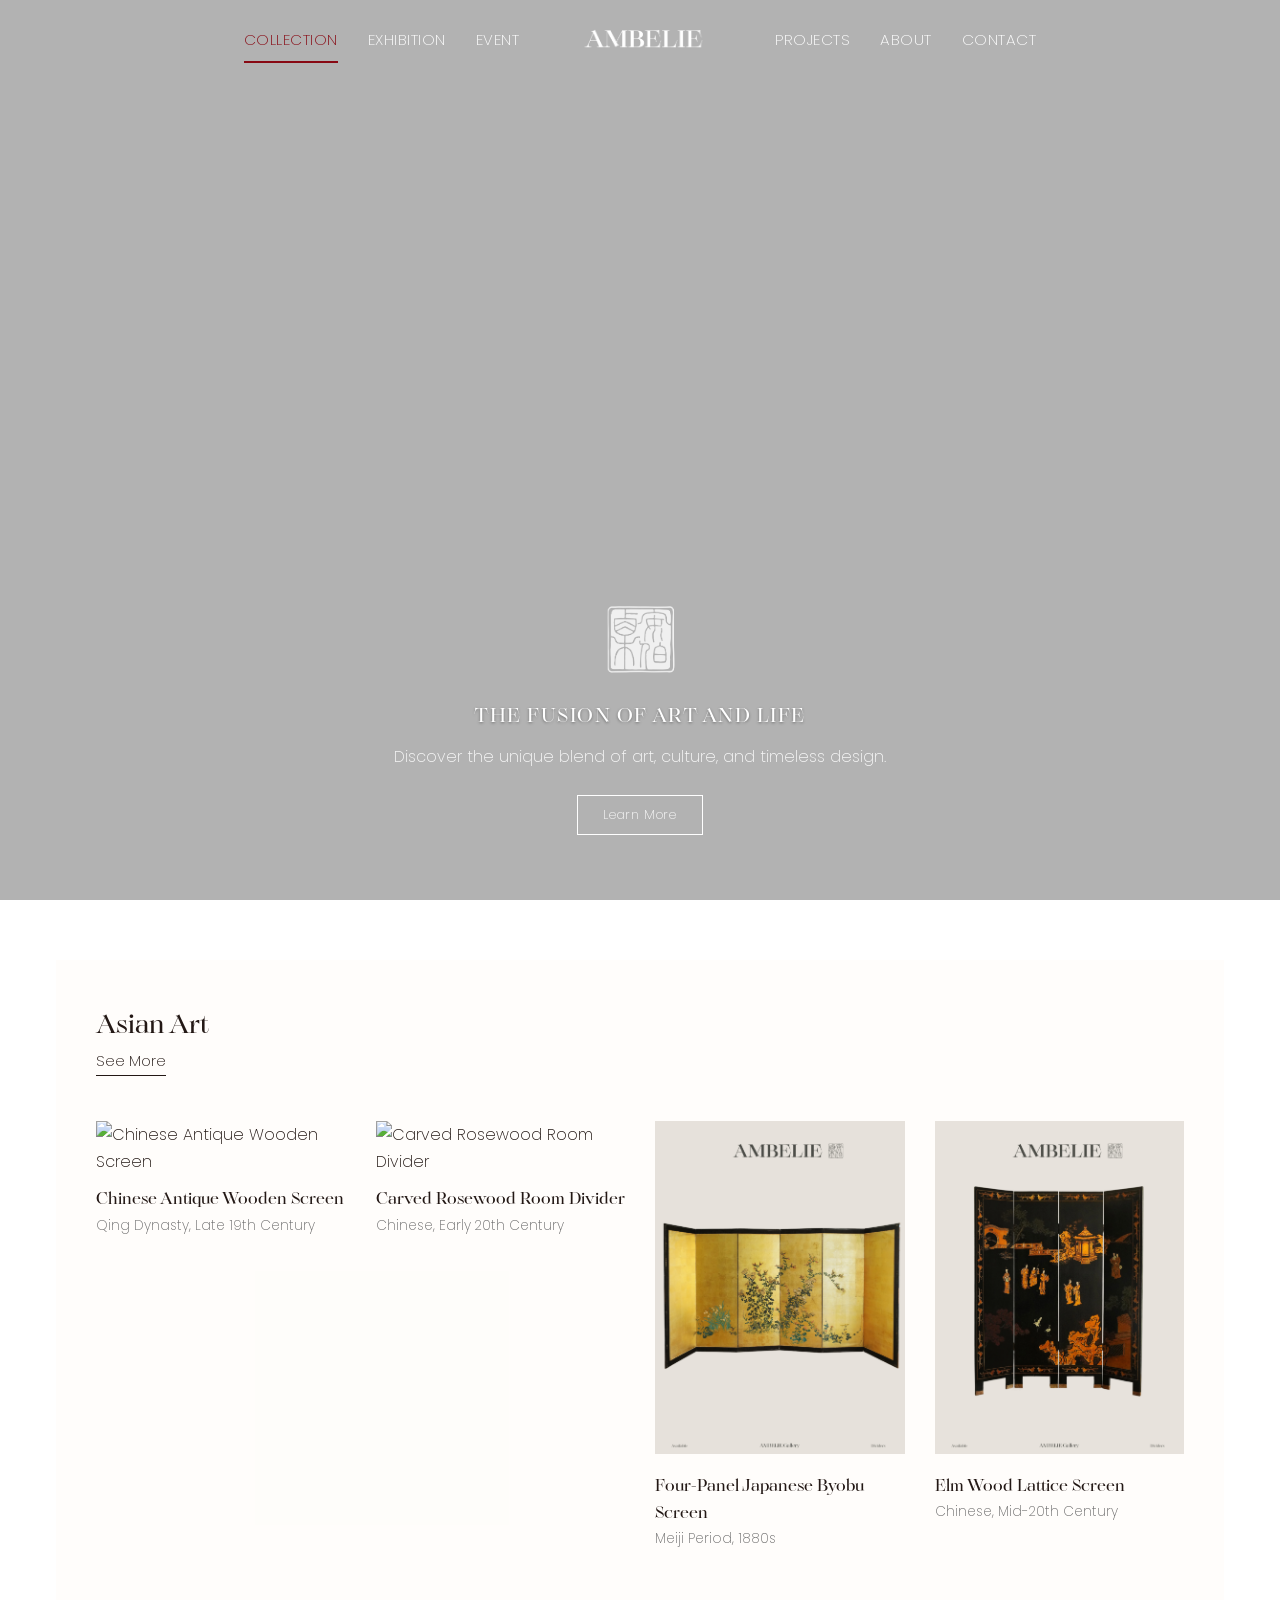
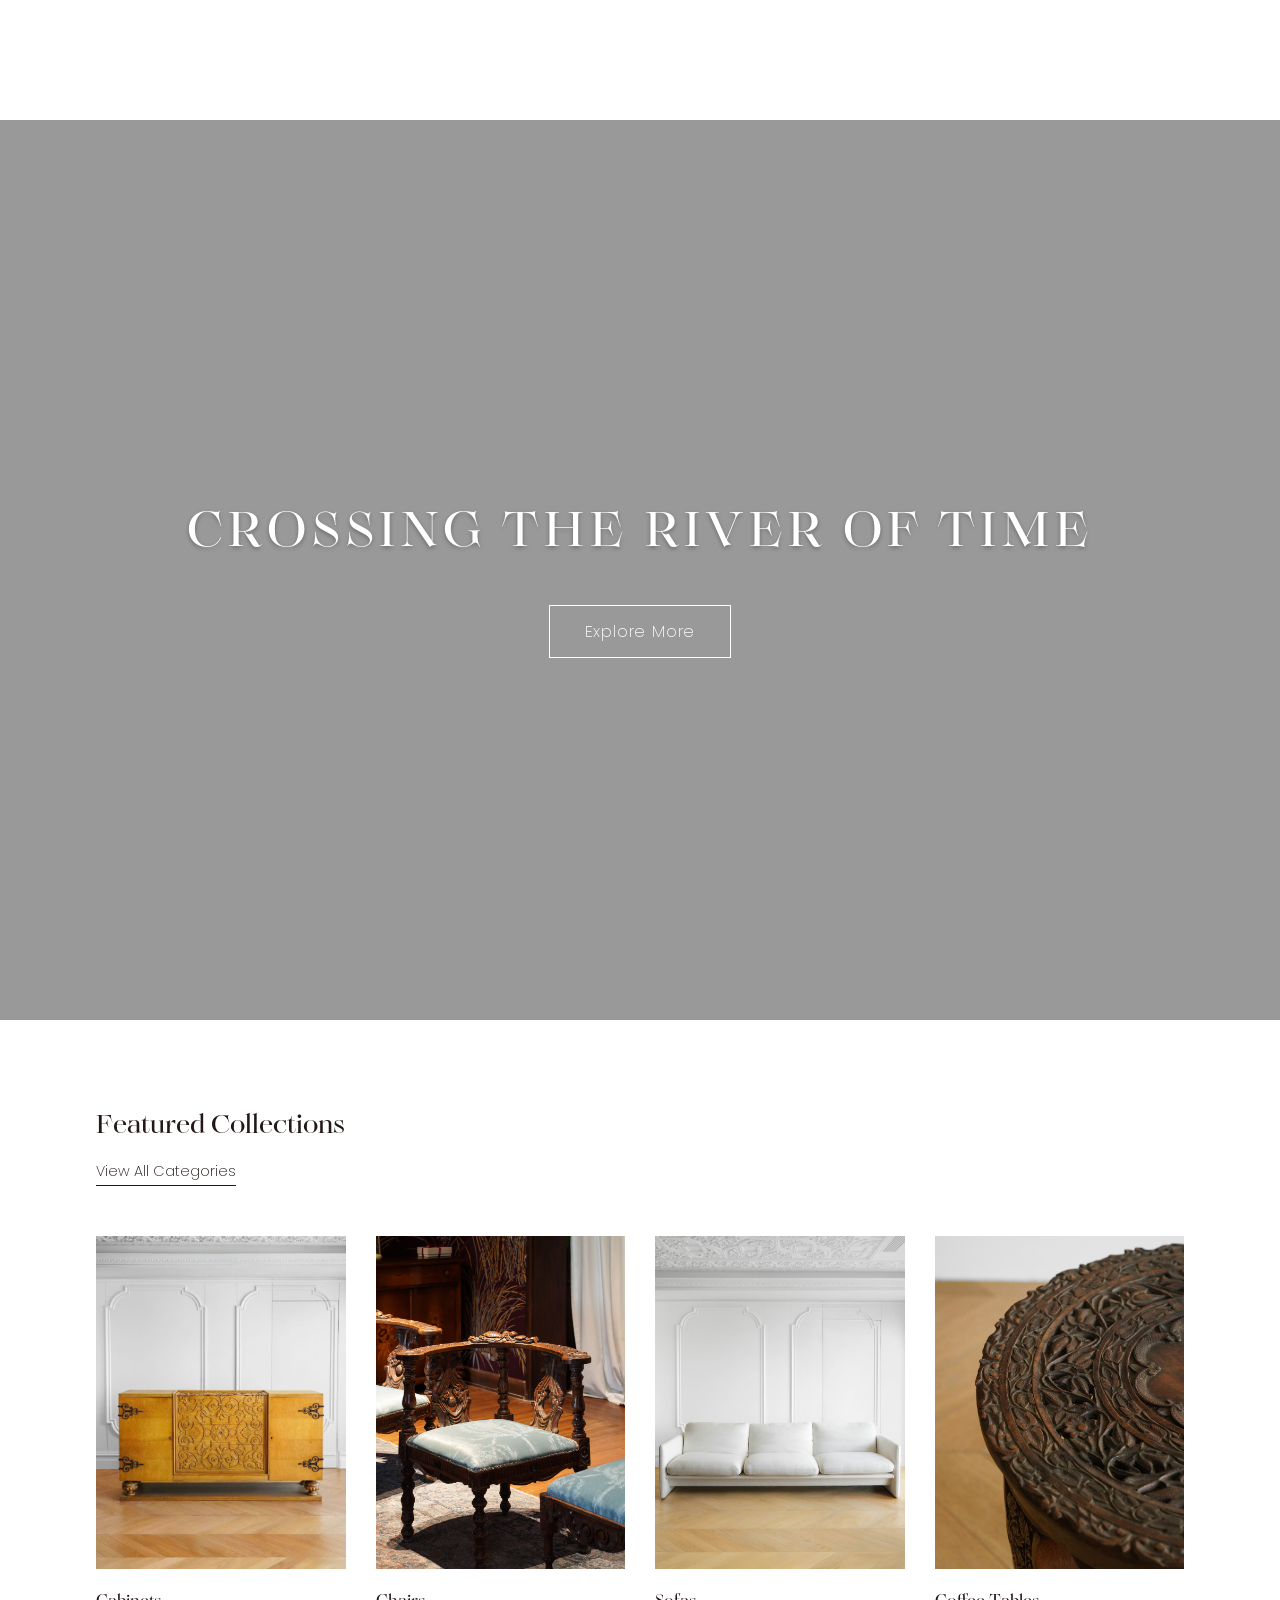
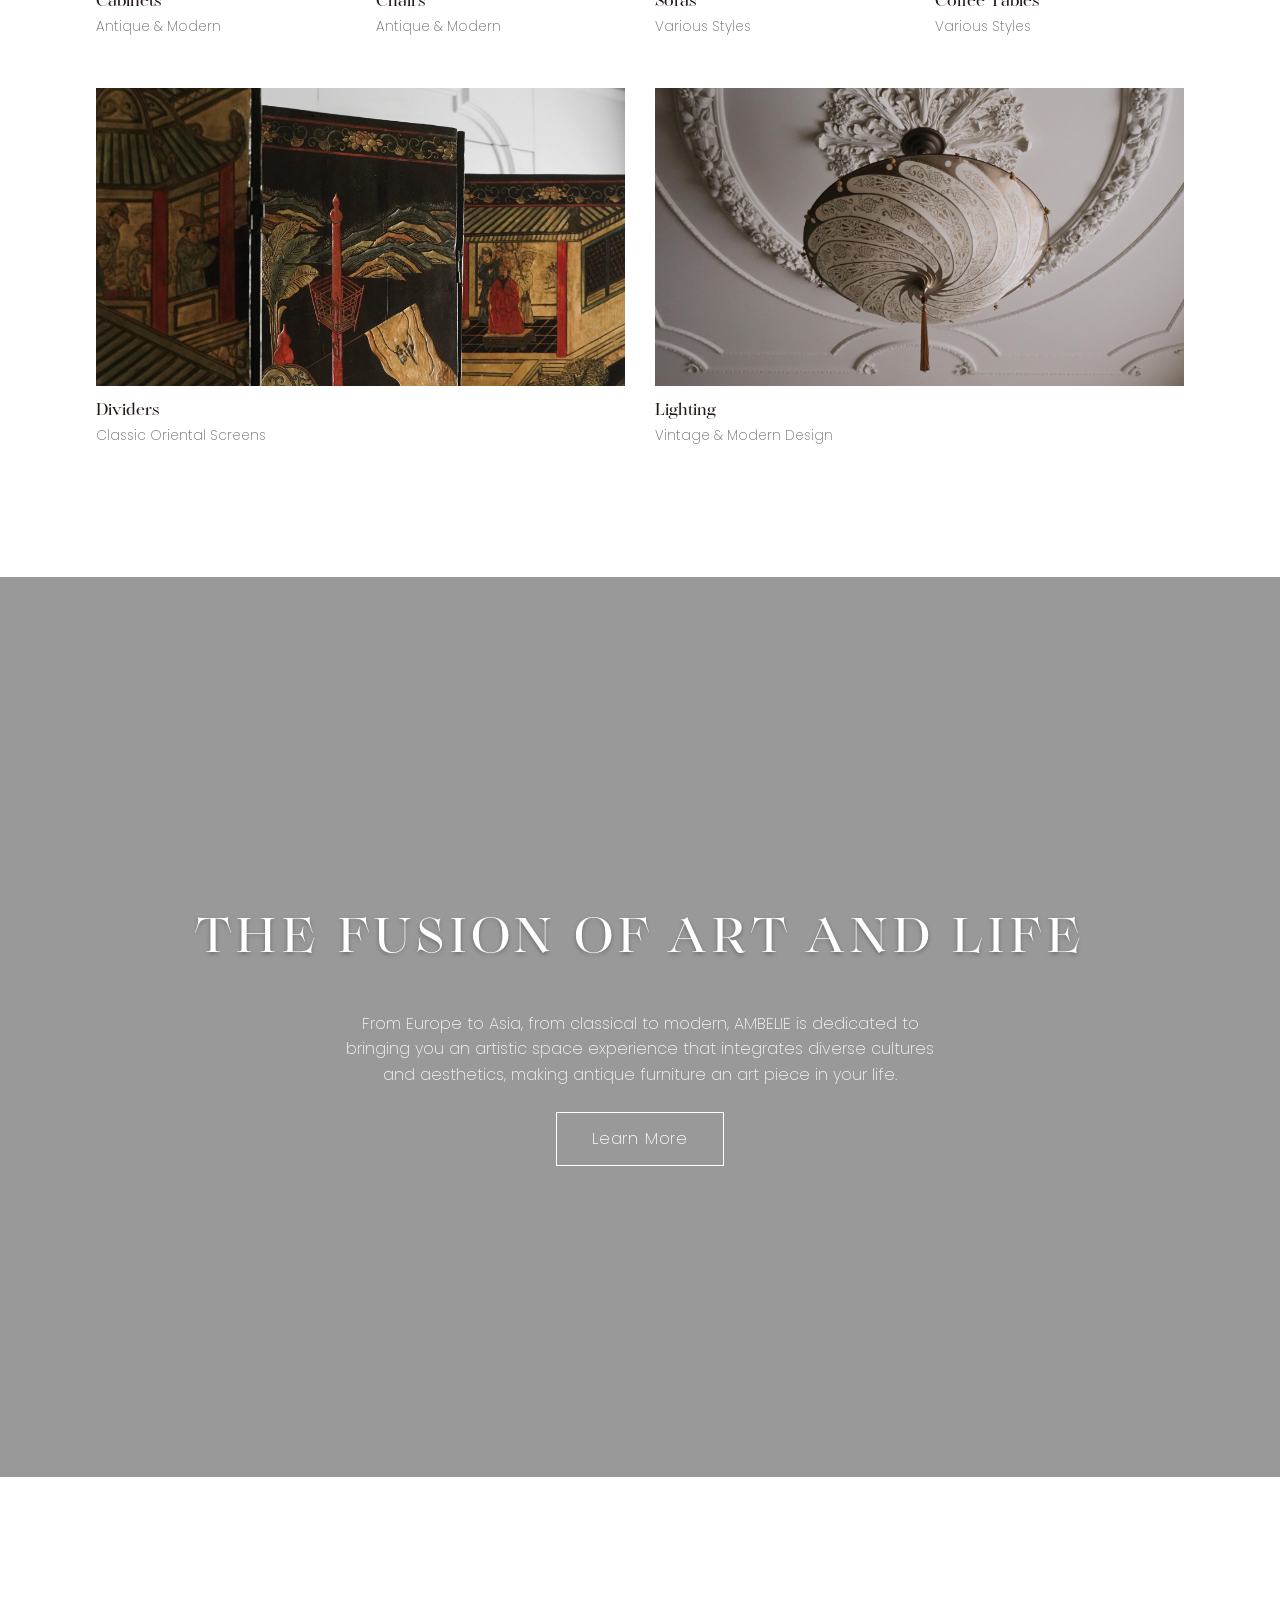
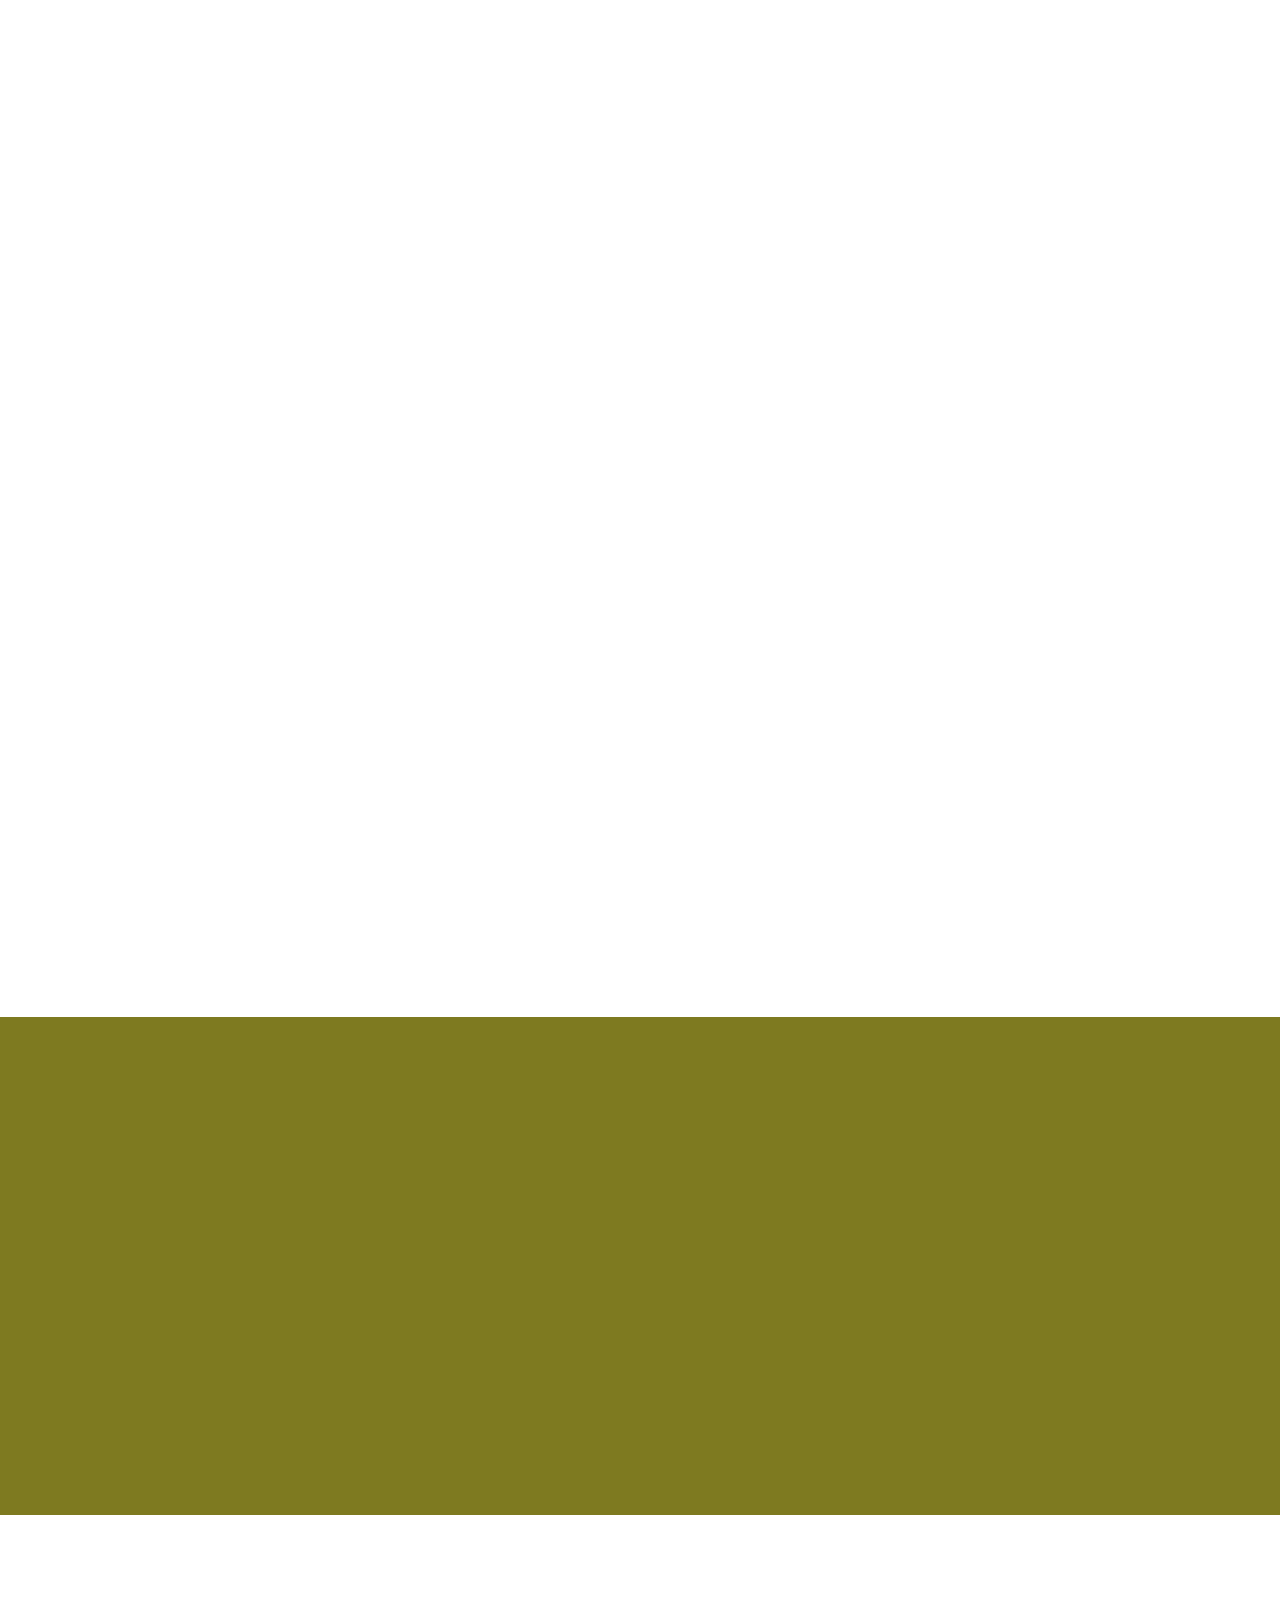
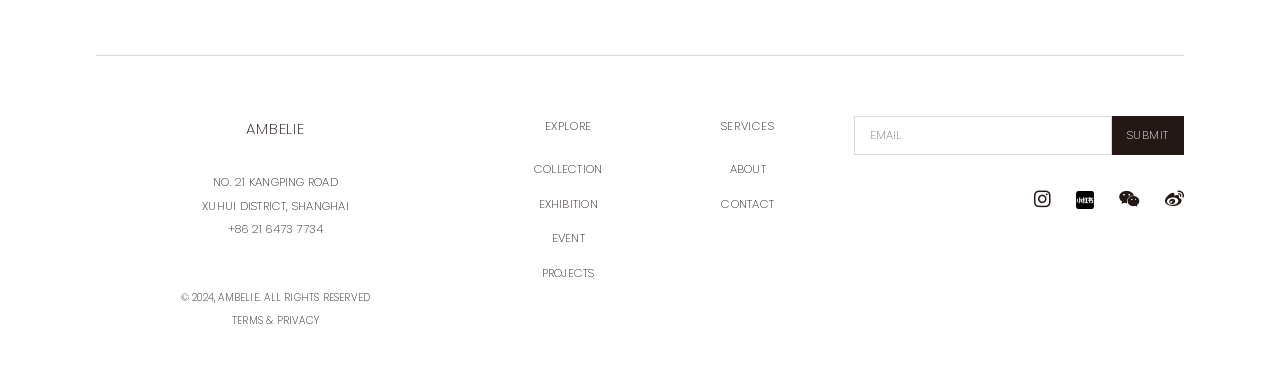
==== commit 7c4d9b6b: "Add files via upload" ====
--- a/index.html
+++ b/index.html
@@ -172,7 +172,7 @@
                     </div>
                     <h2 class="video-title">THE FUSION OF ART AND LIFE</h2>
                     <p class="video-description">Discover the unique blend of art, culture, and timeless design.</p>
-                    <a href="about.html" class="video-button">Learn More</a>
+                    <a href="exhibitions.html" class="video-button">Learn More</a>
                 </div>
             </div>
         </section>
@@ -180,7 +180,7 @@
         <!-- 新品上线区域 - 参考图样式 -->
         <section class="new-arrivals-section">
             <div class="new-arrivals-header">
-                <h2 class="section-heading">Oriental Treasures</h2>
+                <h2 class="section-heading">Asian Art</h2>
             </div>
             <a href="category/dividers.html" class="view-more-link see-more-link">See More</a>
             <div class="new-arrivals-grid">
@@ -239,7 +239,7 @@
         <section class="fullscreen-exhibition">
             <div class="exhibition-overlay">
                 <h2 class="exhibition-slogan">CROSSING THE RIVER OF TIME</h2>
-                <a href="exhibitions.html" class="exhibition-button">Explore More</a>
+                <a href="event.html" class="exhibition-button">Explore More</a>
             </div>
         </section>
 
@@ -334,7 +334,7 @@
             <div class="exhibition-overlay">
                 <h2 class="exhibition-slogan">THE FUSION OF ART AND LIFE</h2>
                 <p class="video-description">From Europe to Asia, from classical to modern, AMBELIE is dedicated to bringing you an artistic space experience that integrates diverse cultures and aesthetics, making antique furniture an art piece in your life.</p>
-                <a href="about.html" class="exhibition-button">Learn More</a>
+                <a href="projects.html" class="exhibition-button">Learn More</a>
             </div>
         </section>
 
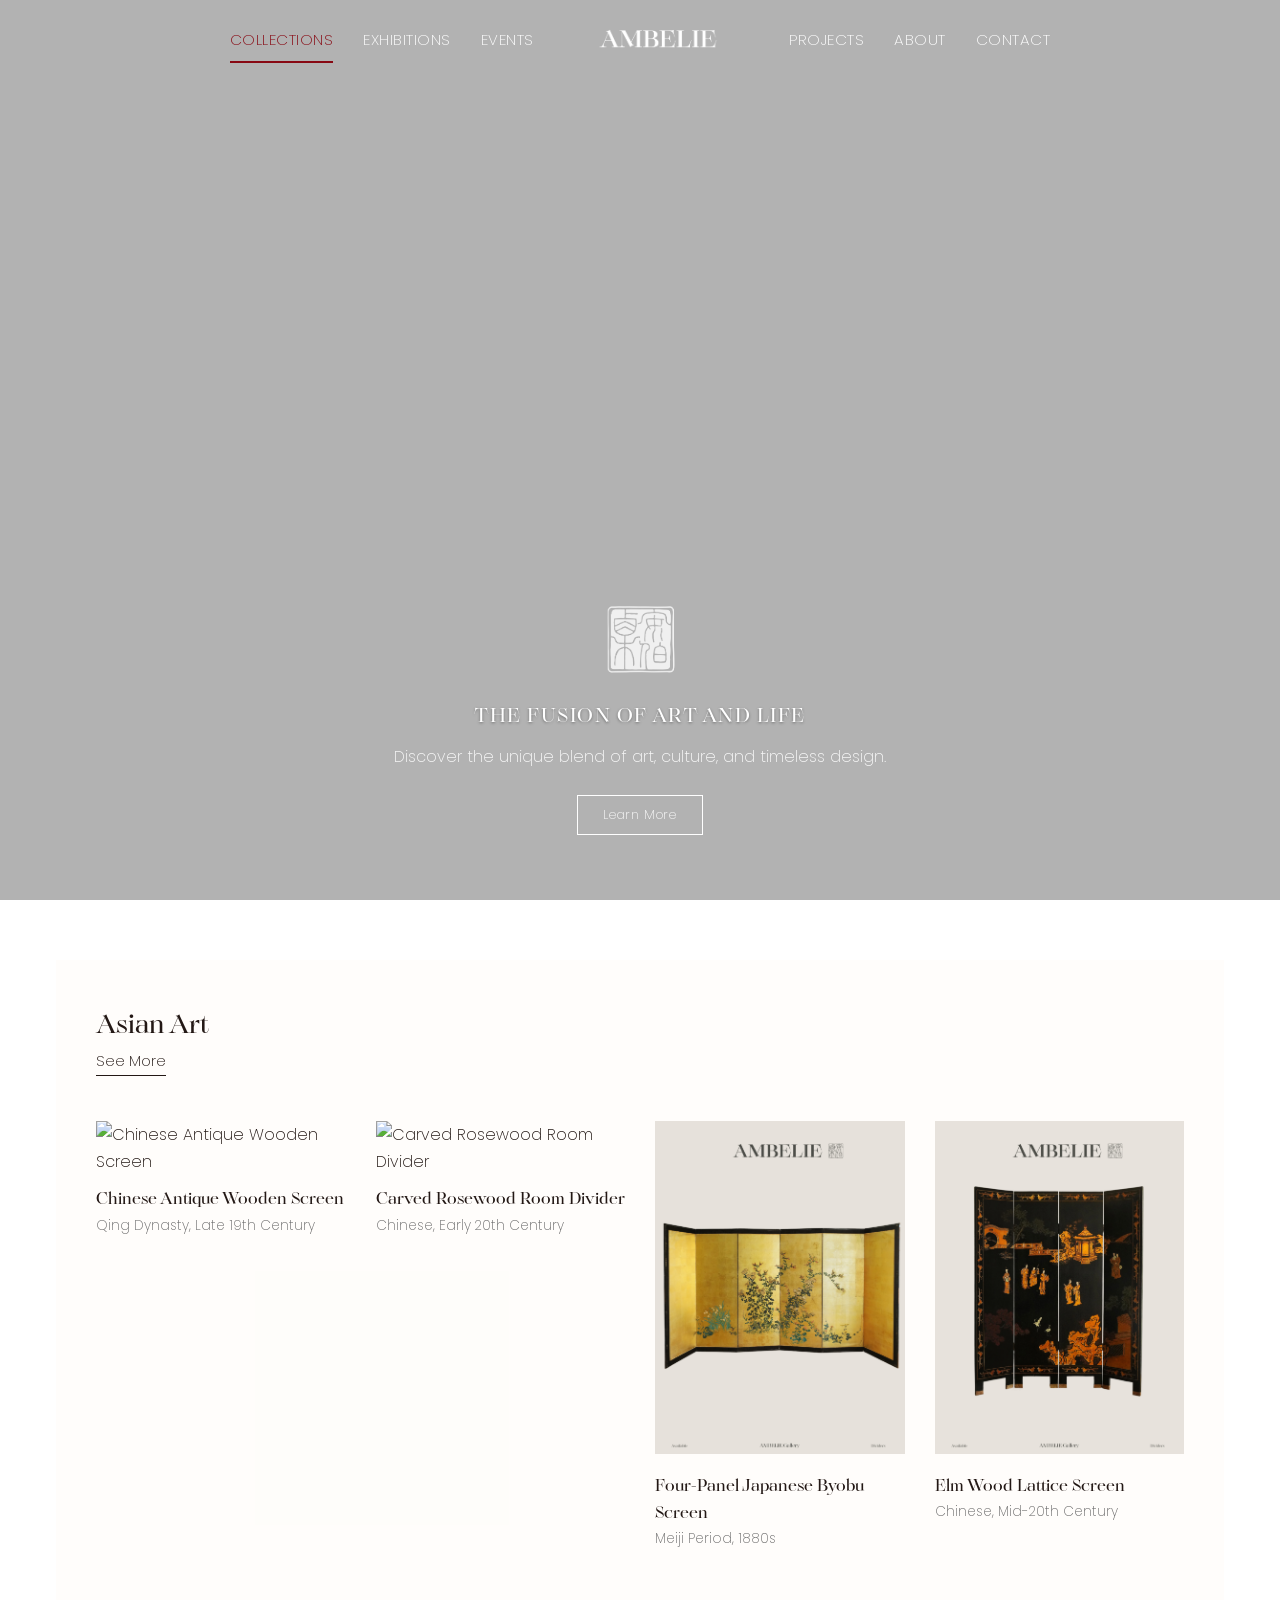
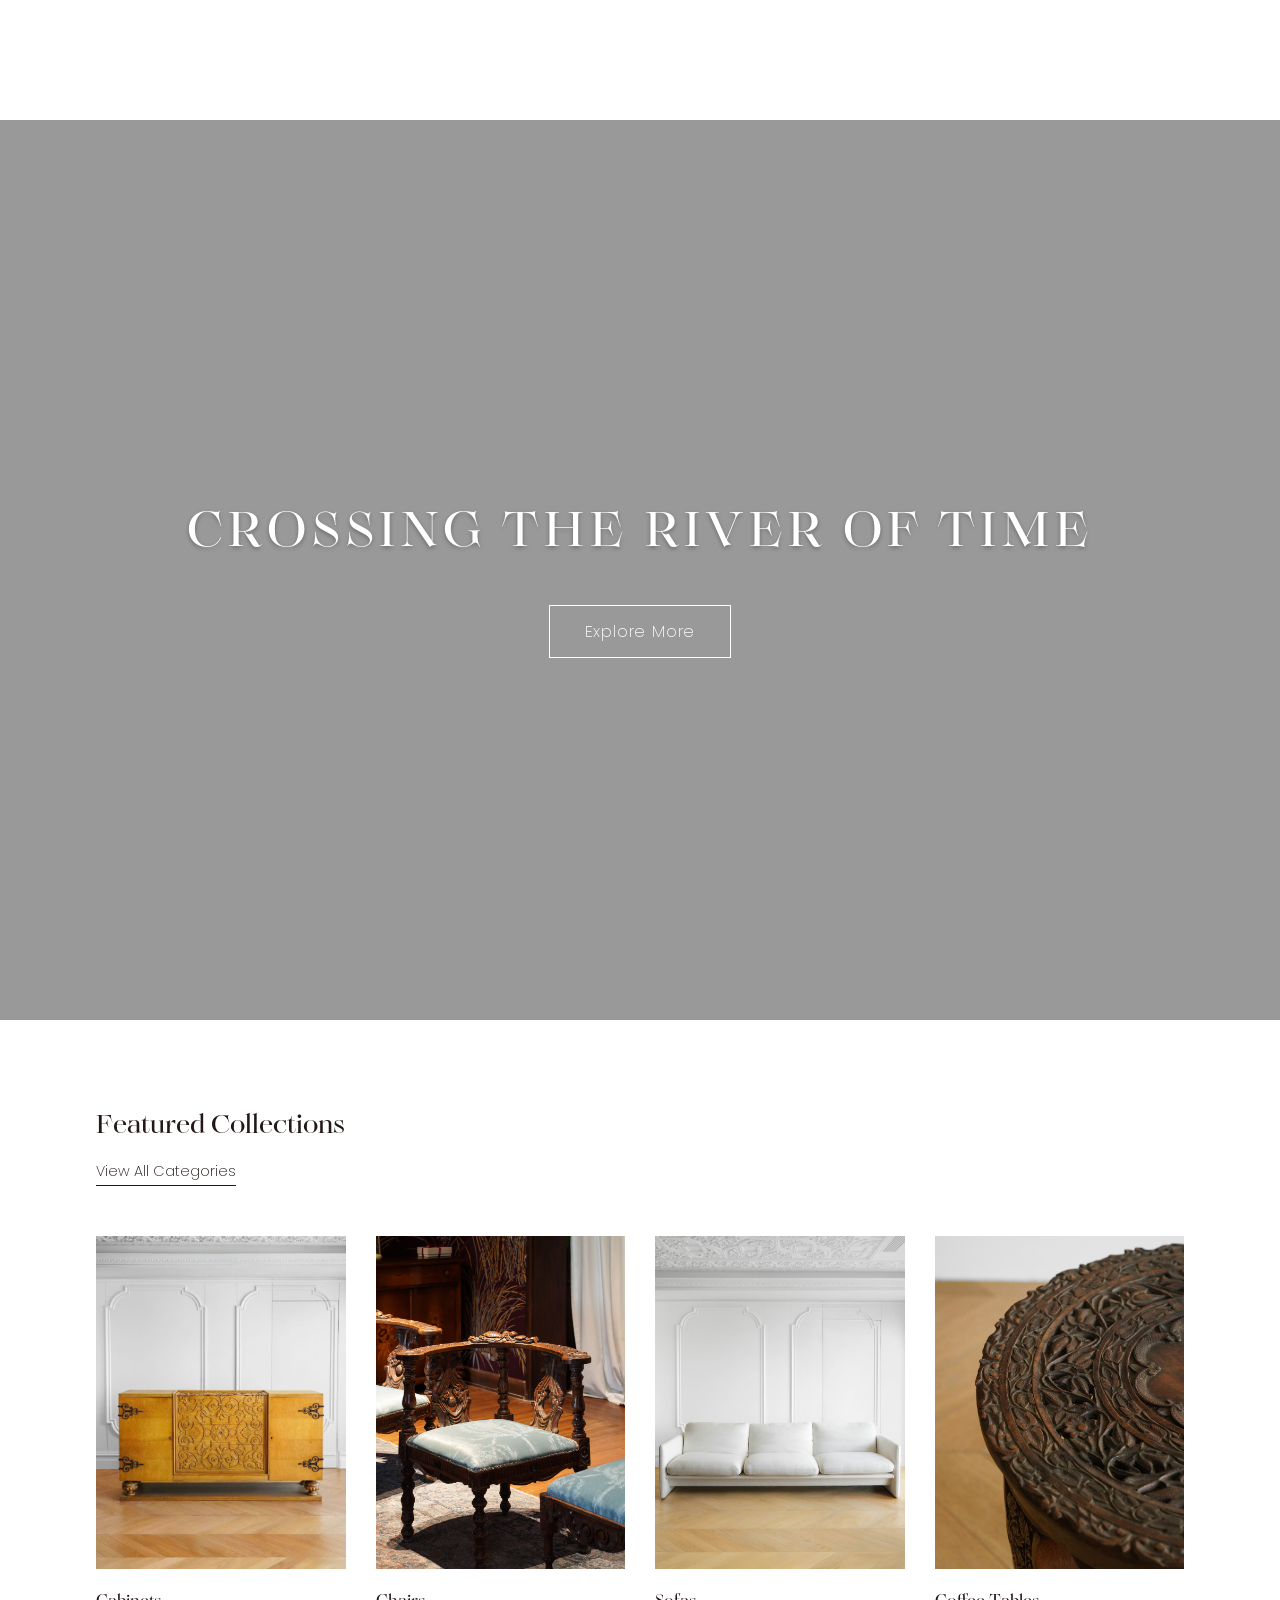
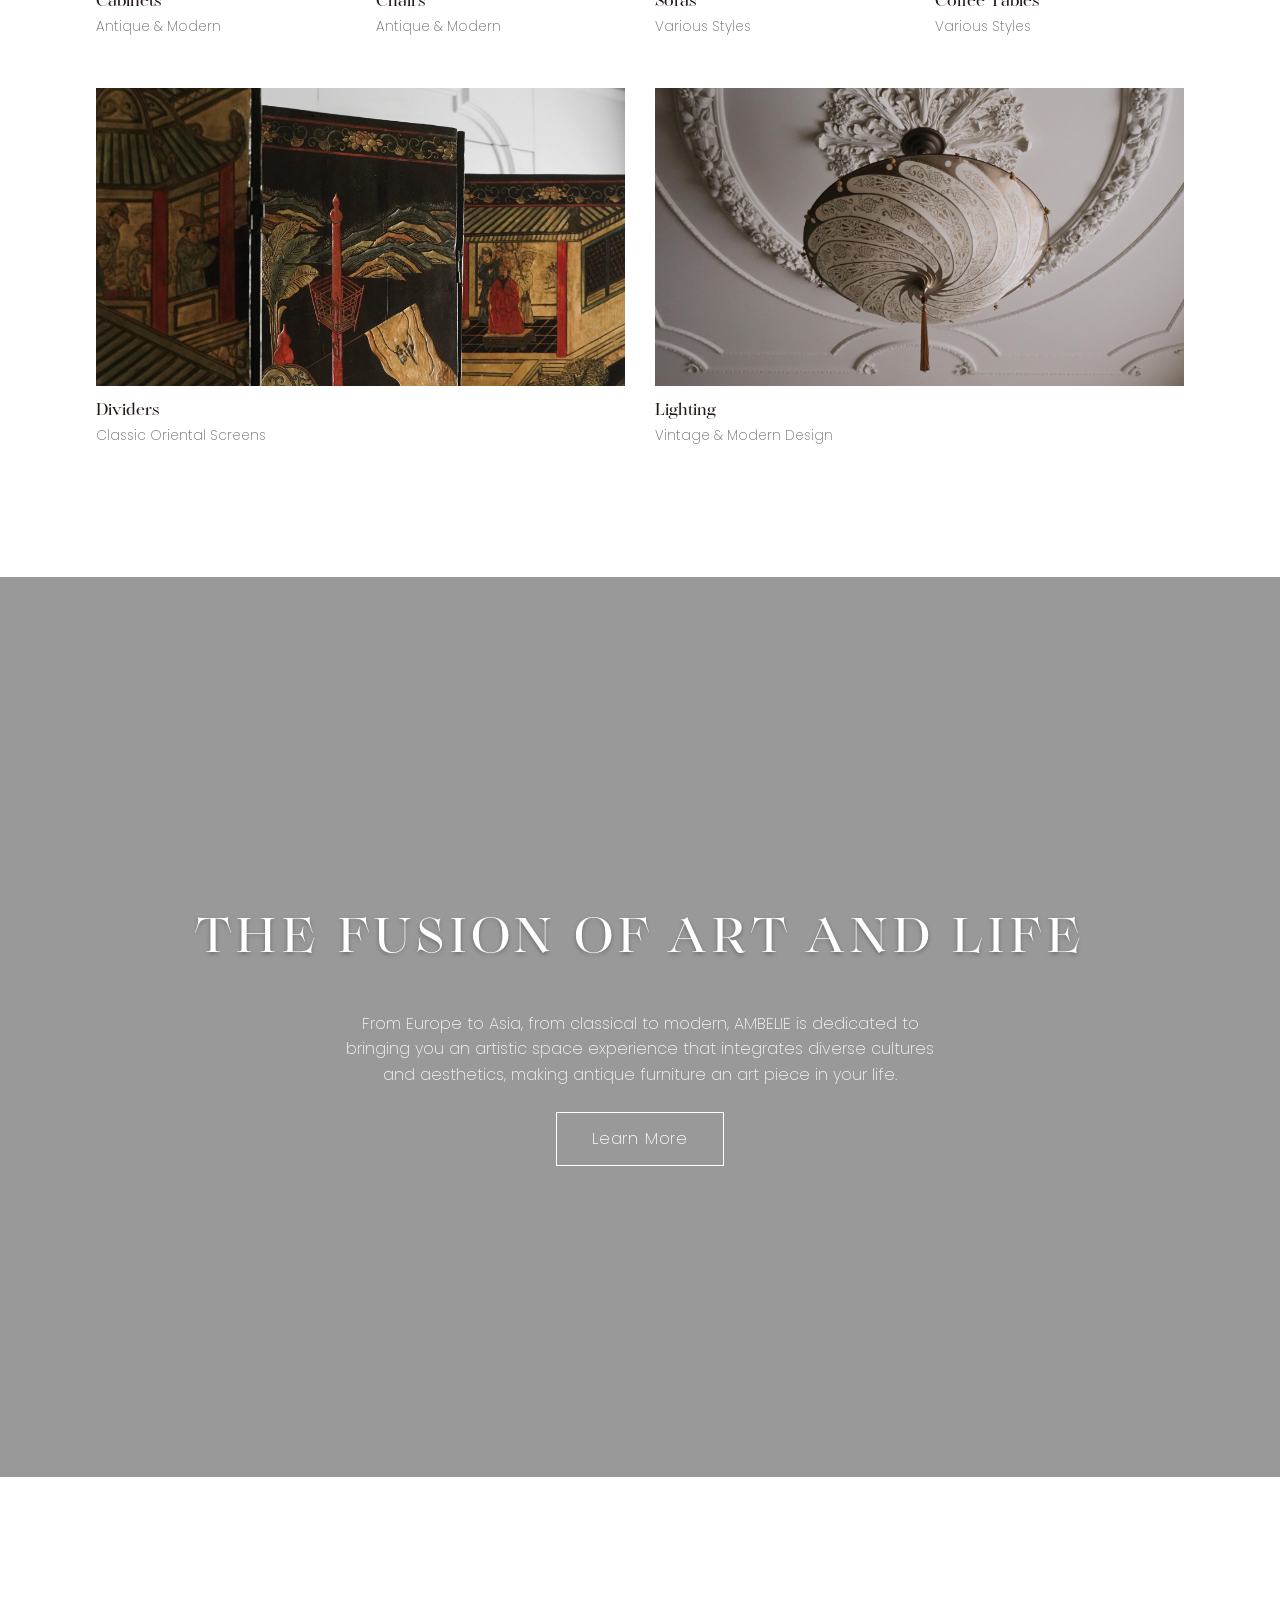
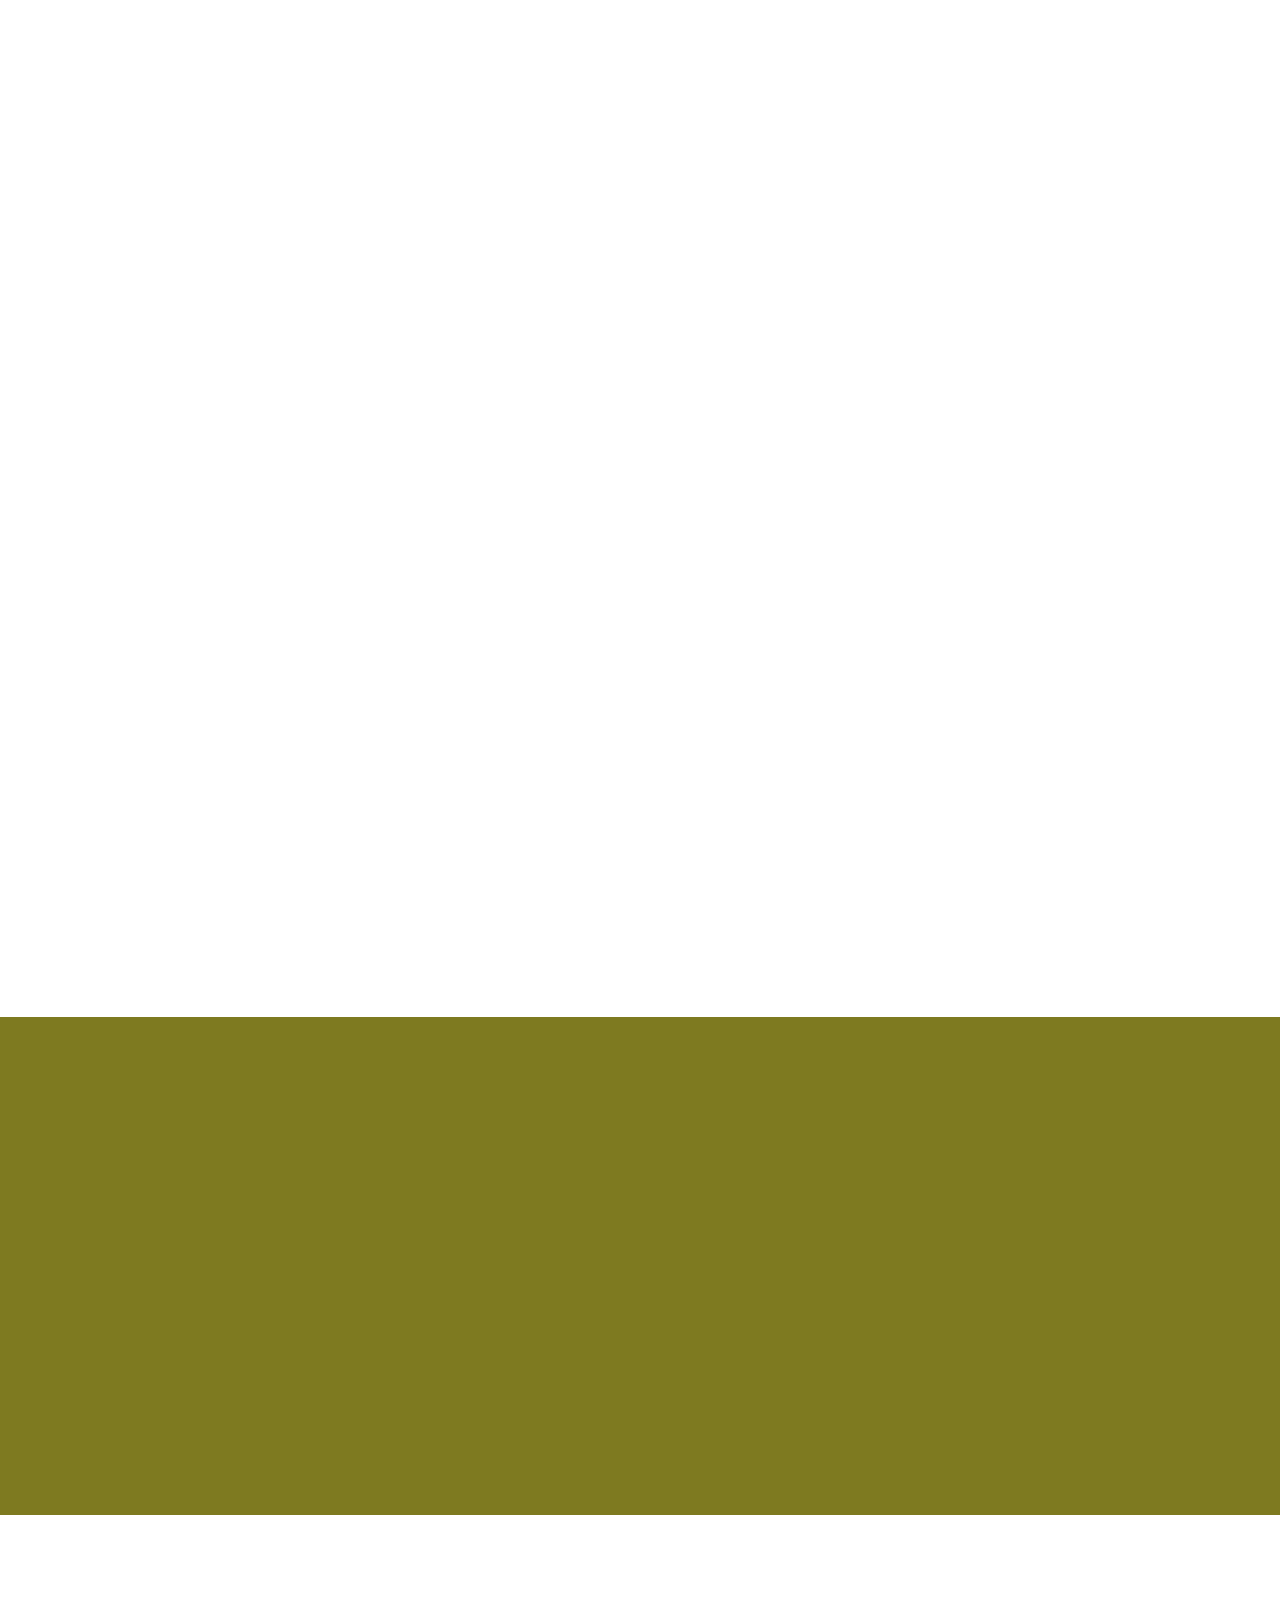
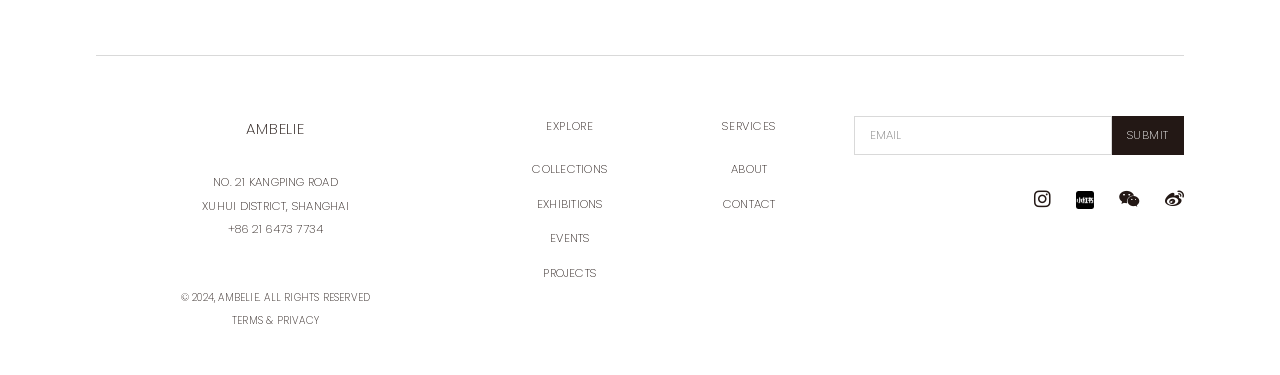
==== commit 1ec1d4c0: "Add files via upload" ====
--- a/index.html
+++ b/index.html
@@ -12,13 +12,13 @@
         <nav class="main-navigation left-navigation">
             <ul>
                 <li class="menu-item active" data-target="collection-menu">
-                    <a href="javascript:void(0)">COLLECTION</a>
+                    <a href="javascript:void(0)">COLLECTIONS</a>
                 </li>
                 <li class="menu-item">
-                    <a href="exhibitions.html">EXHIBITION</a>
+                    <a href="exhibitions.html">EXHIBITIONS</a>
                 </li>
                 <li class="menu-item">
-                    <a href="event.html">EVENT</a>
+                    <a href="event.html">EVENTS</a>
                 </li>
             </ul>
         </nav>
@@ -73,7 +73,6 @@
                 <ul>
                     <li class="primary-category" data-category="asian-art">Asian art</li>
                     <li class="primary-category" data-category="antique">Antique</li>
-                    <li class="primary-category" data-category="vintage">Vintage</li>
                     <li class="primary-category" data-category="designers">Designers</li>
                     <li class="primary-category" data-category="fashion">Fashion</li>
                     <li class="primary-category" data-category="brands">Cooperative Brands</li>
@@ -117,18 +116,6 @@
                         <li><a href="category/others.html">Others</a></li>
                     </ul>
                 </div>
-                <div class="menu-section" data-section="vintage">
-                    <ul class="menu-links">
-                        <li><a href="category/dividers.html">Dividers</a></li>
-                        <li><a href="category/chairs.html">Chairs</a></li>
-                        <li><a href="category/sofas.html">Sofas</a></li>
-                        <li><a href="category/coffee-tables.html">Coffee tables</a></li>
-                        <li><a href="category/tables.html">Tables</a></li>
-                        <li><a href="category/cabinets.html">Cabinets</a></li>
-                        <li><a href="category/lighting.html">Lighting</a></li>
-                        <li><a href="category/others.html">Others</a></li>
-                    </ul>
-                </div>
                 <div class="menu-section" data-section="fashion">
                     <ul class="menu-links">
                         <li><a href="category/rent.html">Rent</a></li>
@@ -416,9 +403,9 @@
                 <div class="footer-links-group">
                     <h3>EXPLORE</h3>
                     <ul>
-                        <li><a href="category/all.html">COLLECTION</a></li>
-                        <li><a href="exhibitions.html">EXHIBITION</a></li>
-                        <li><a href="event.html">EVENT</a></li>
+                        <li><a href="category/all.html">COLLECTIONS</a></li>
+                        <li><a href="exhibitions.html">EXHIBITIONS</a></li>
+                        <li><a href="event.html">EVENTS</a></li>
                         <li><a href="projects.html">PROJECTS</a></li>
                     </ul>
                 </div>
